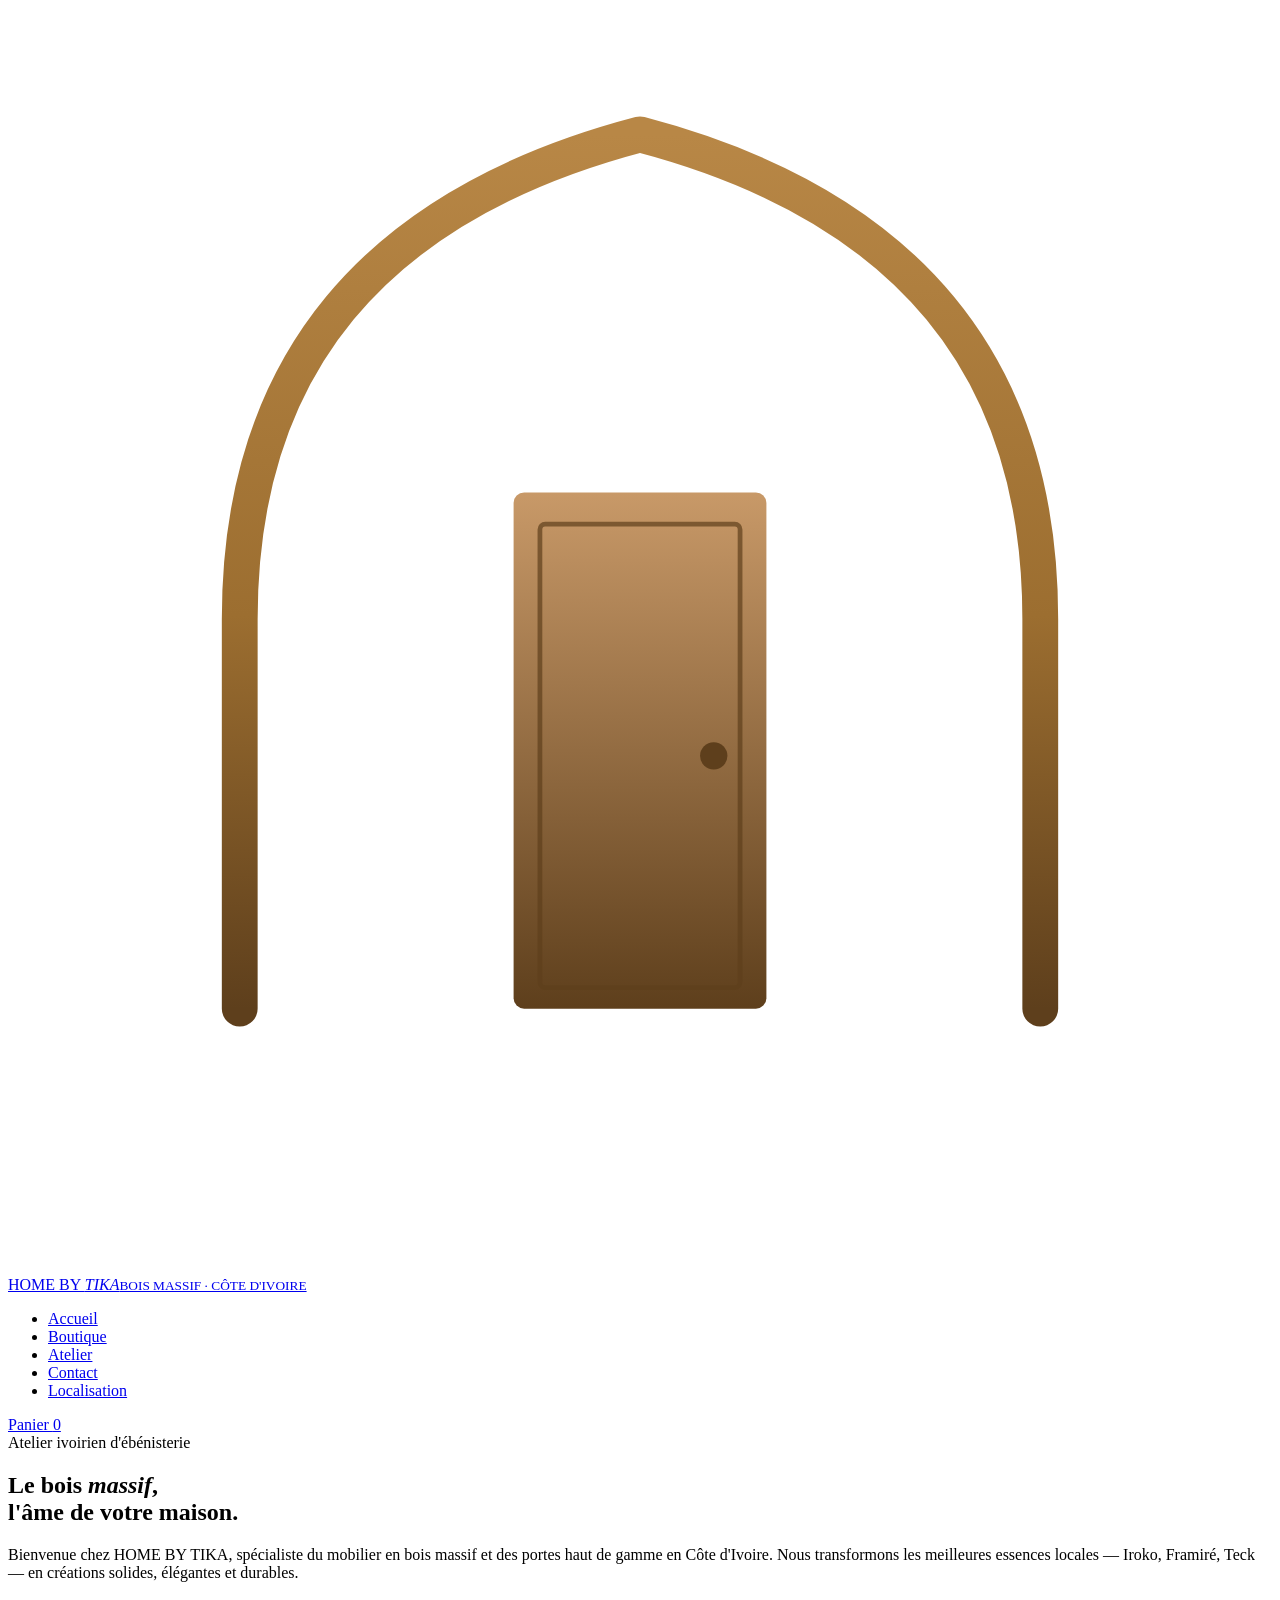
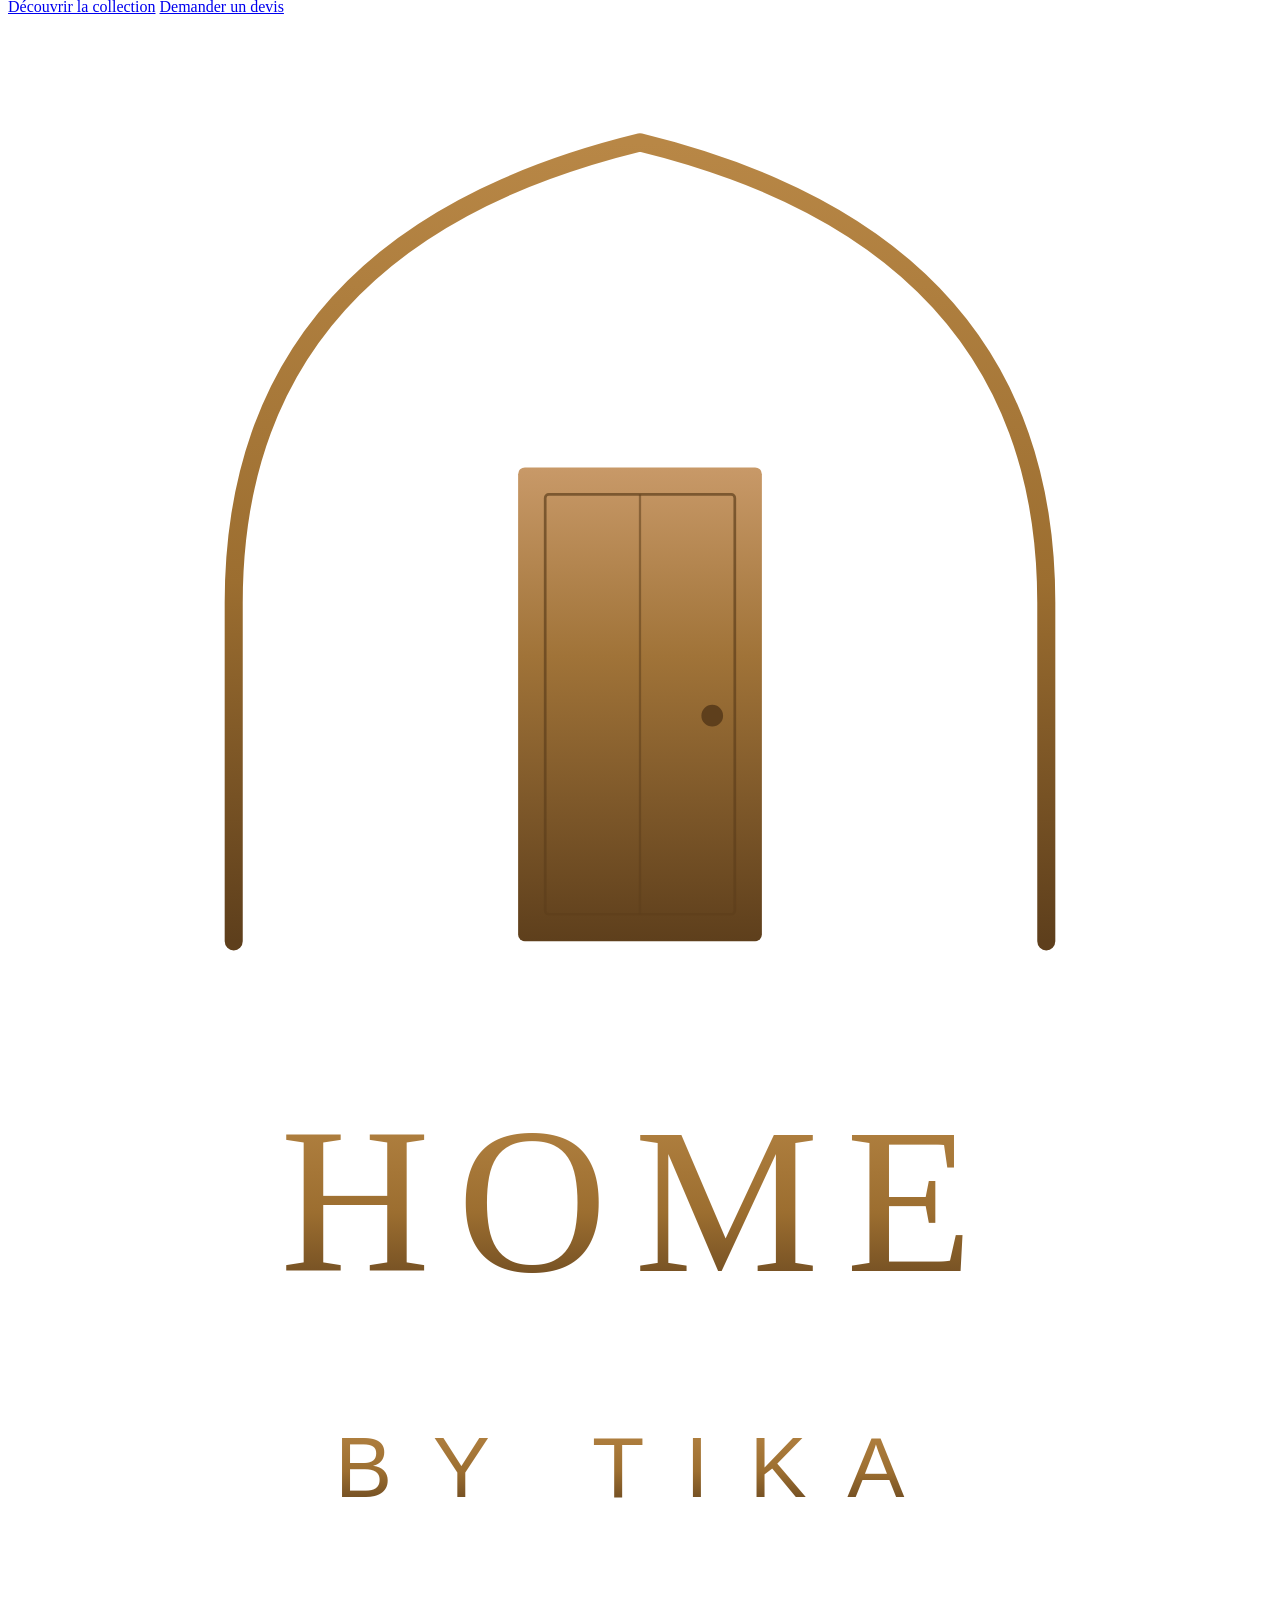
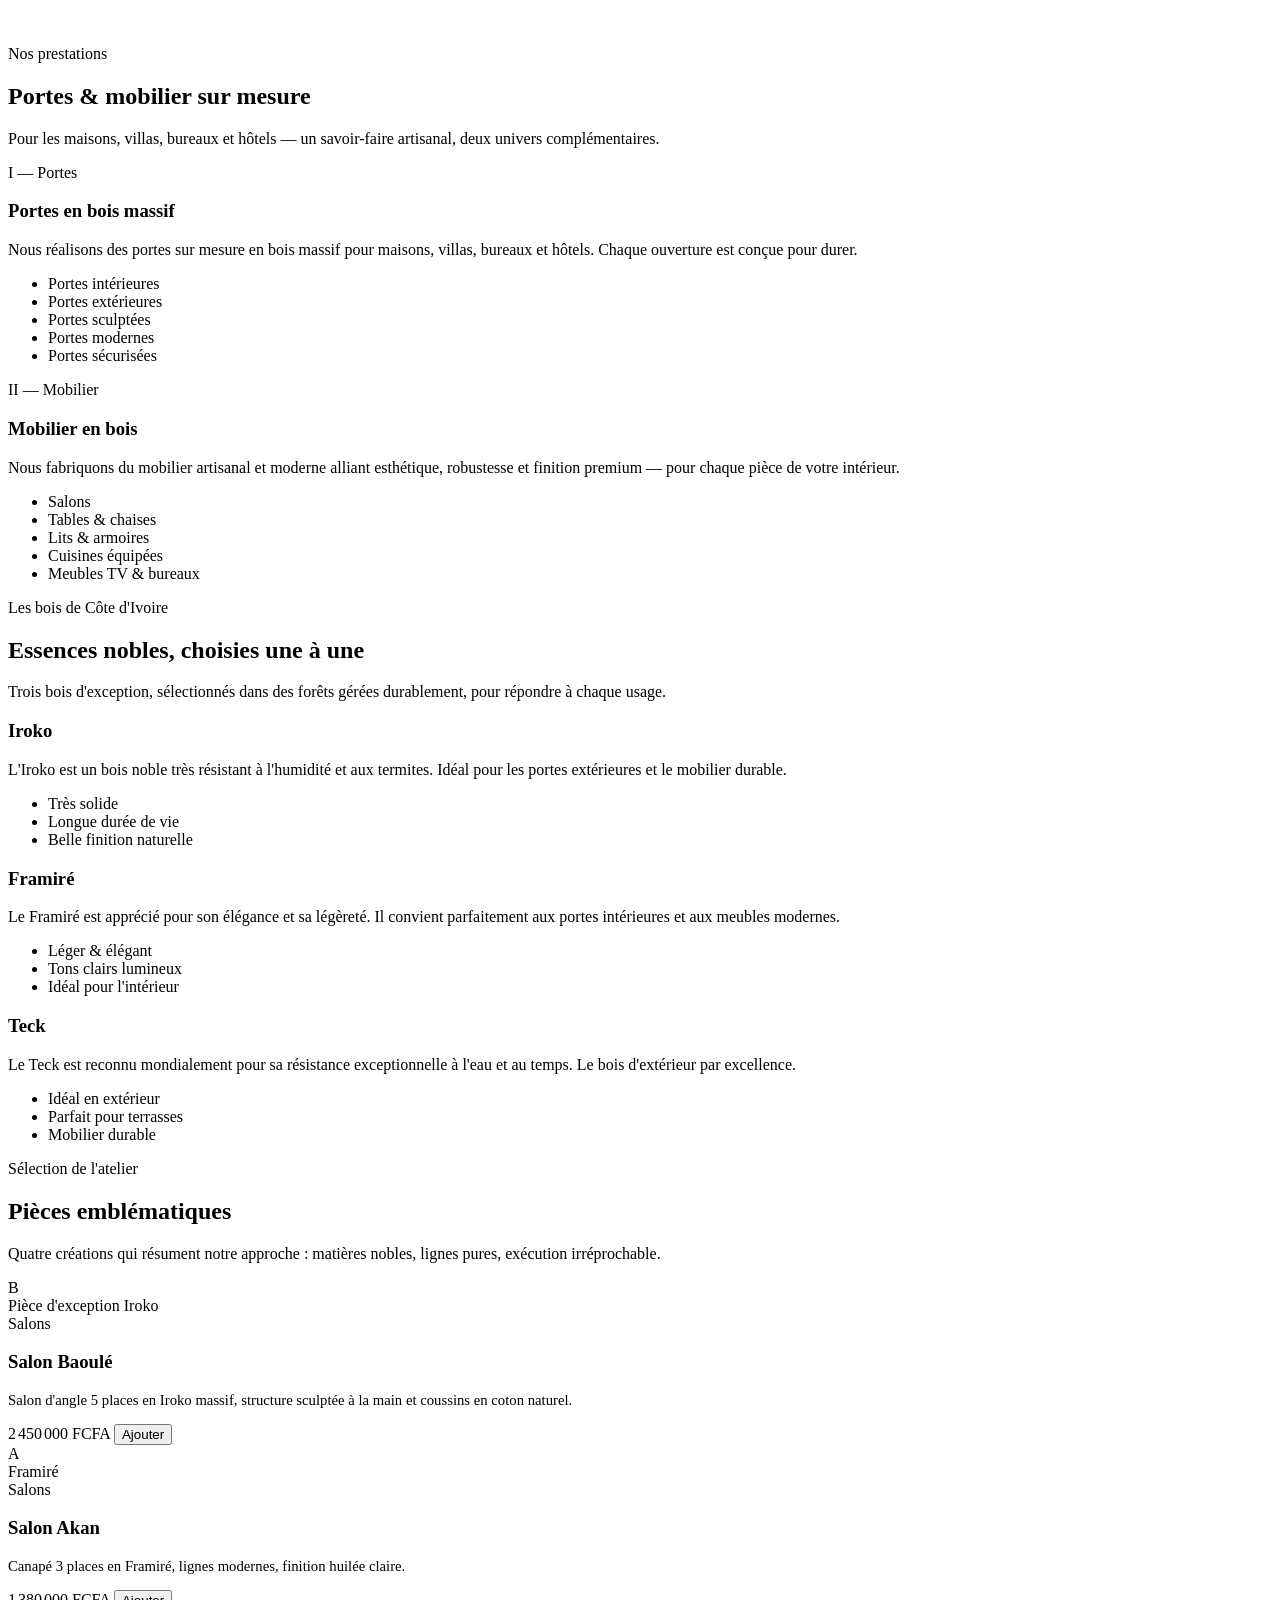
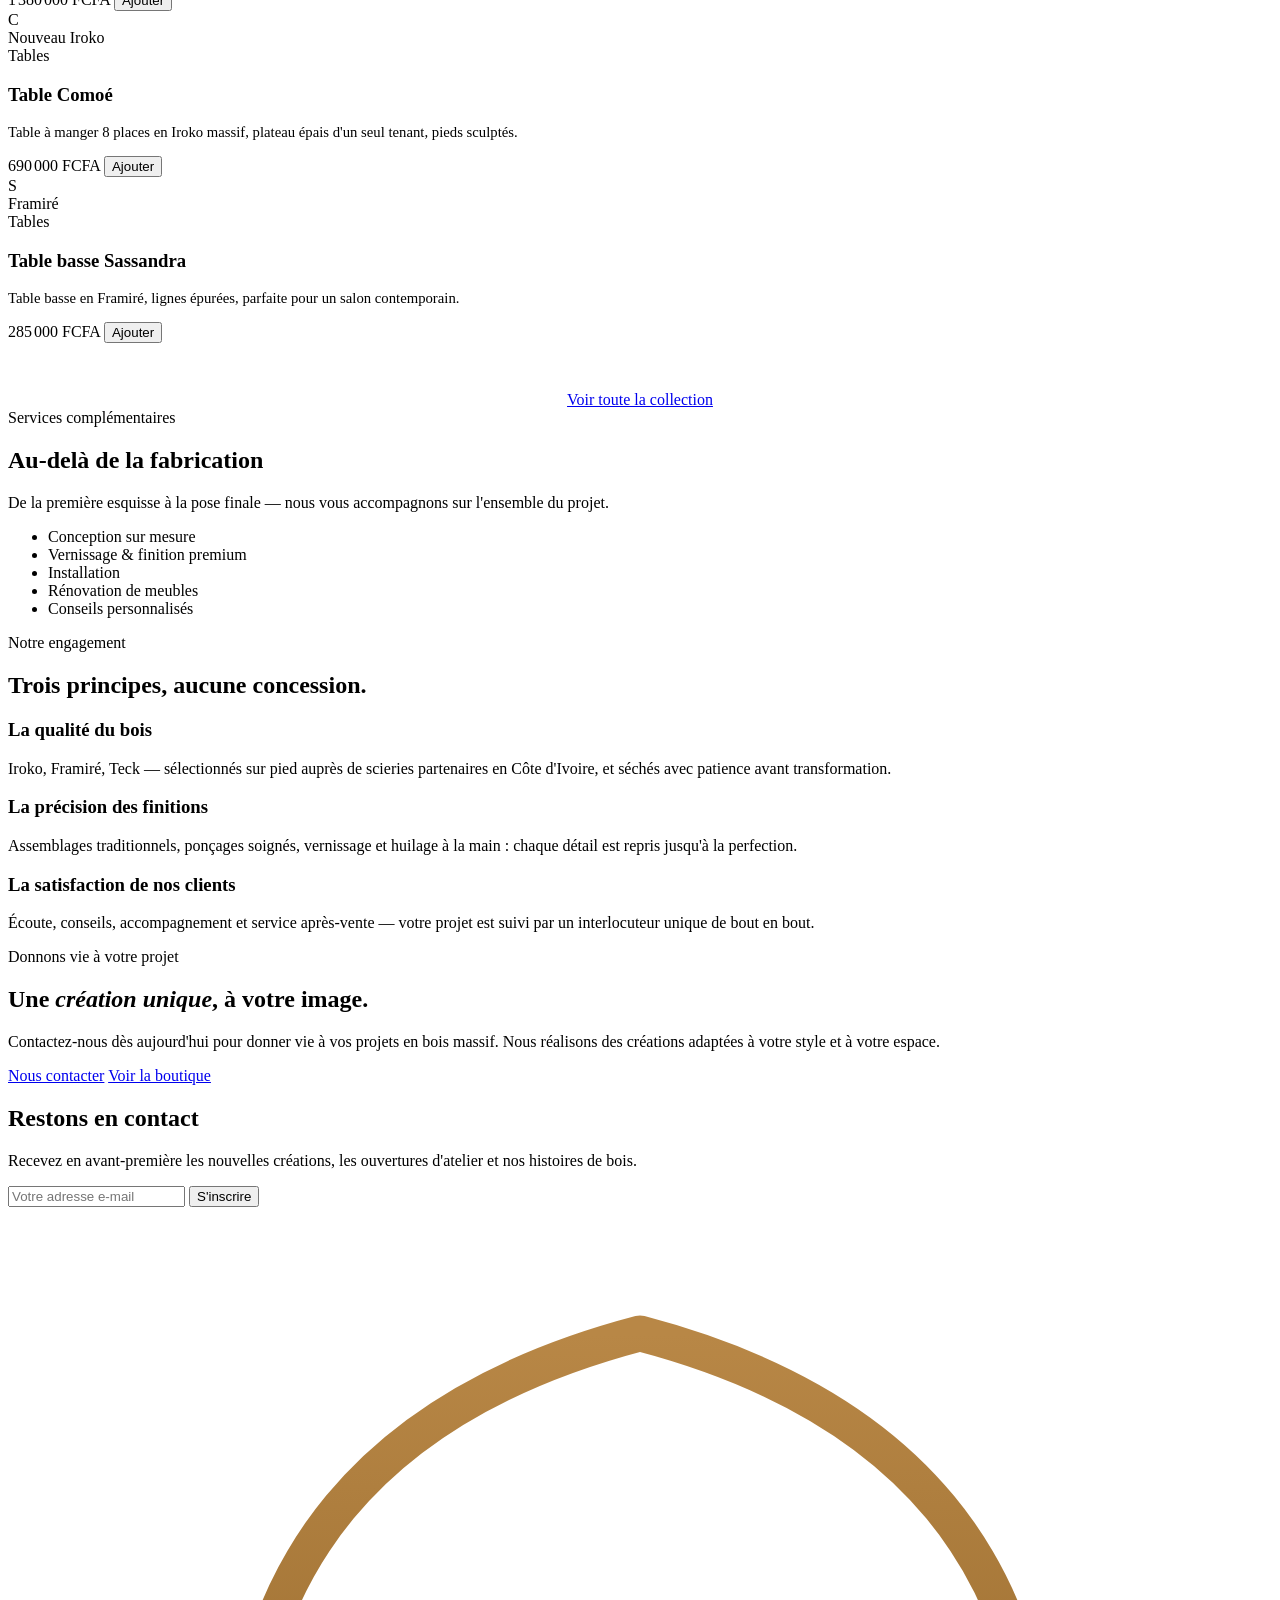
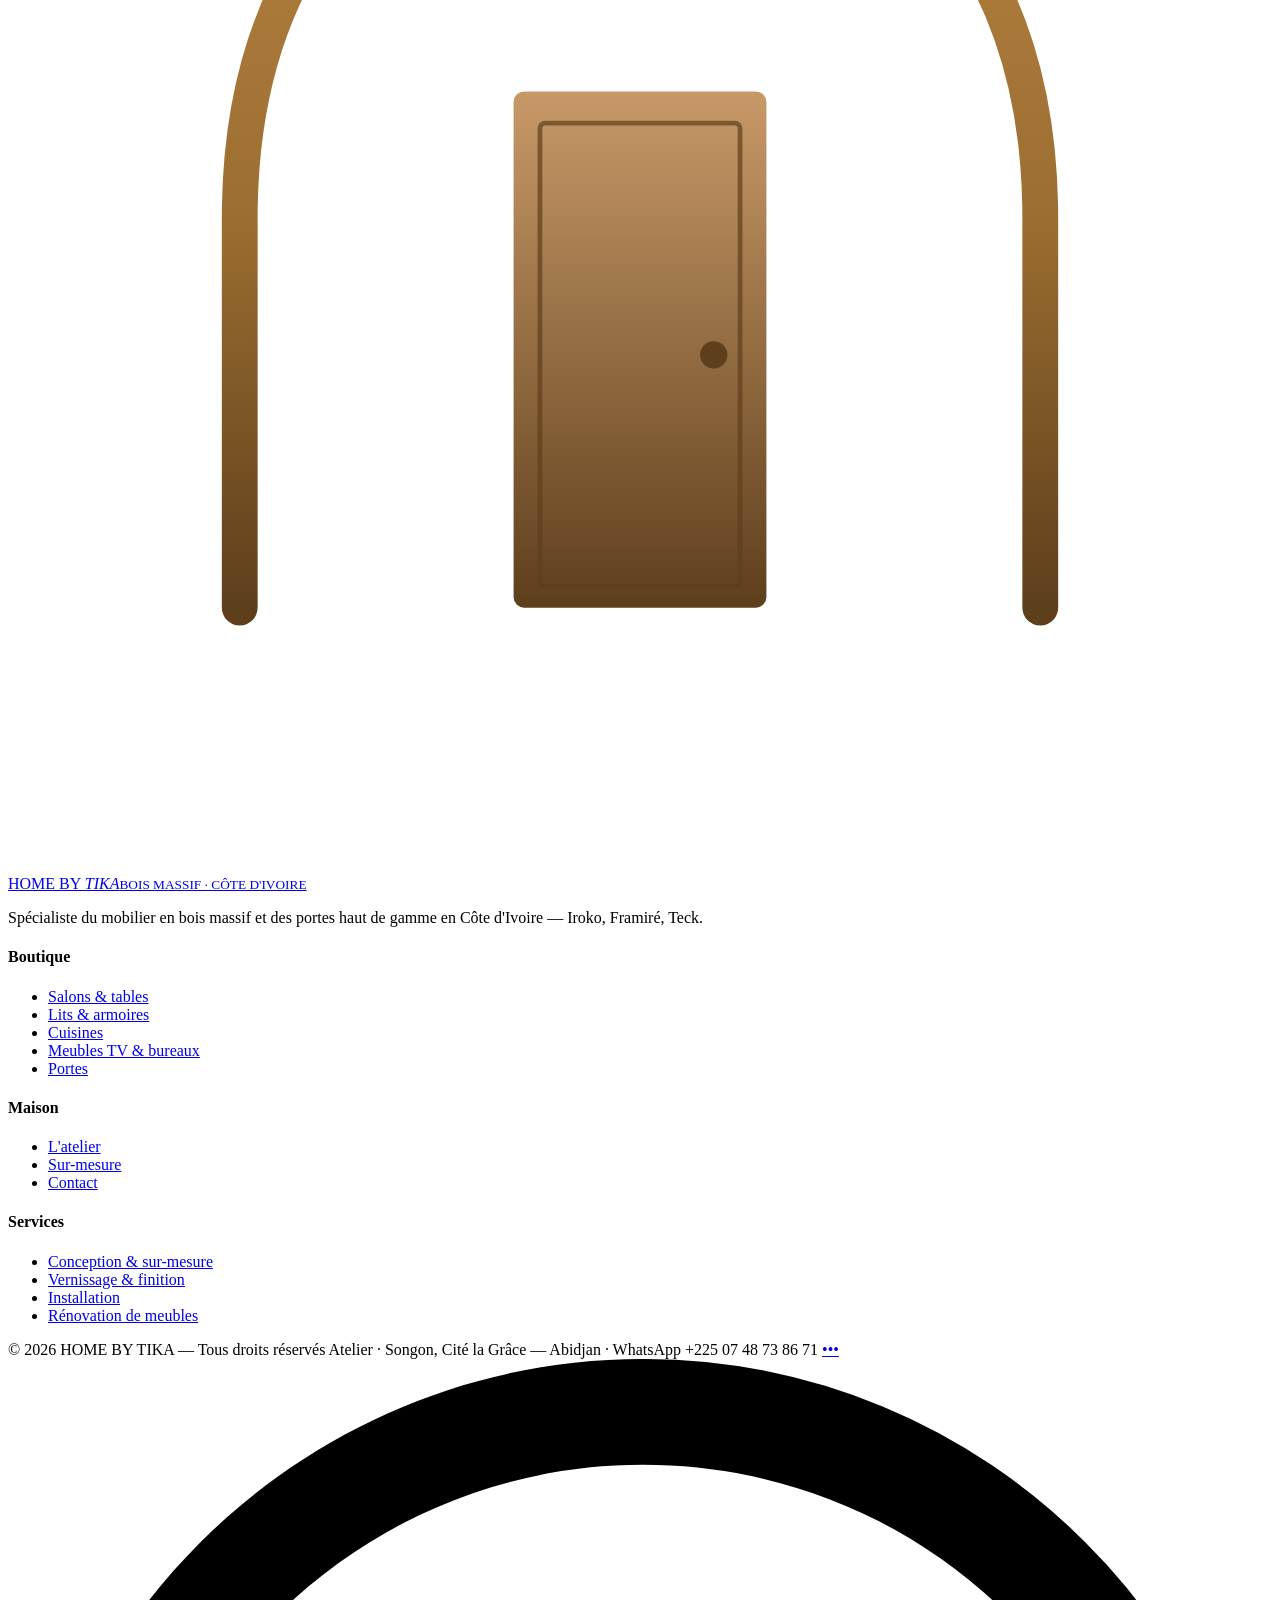
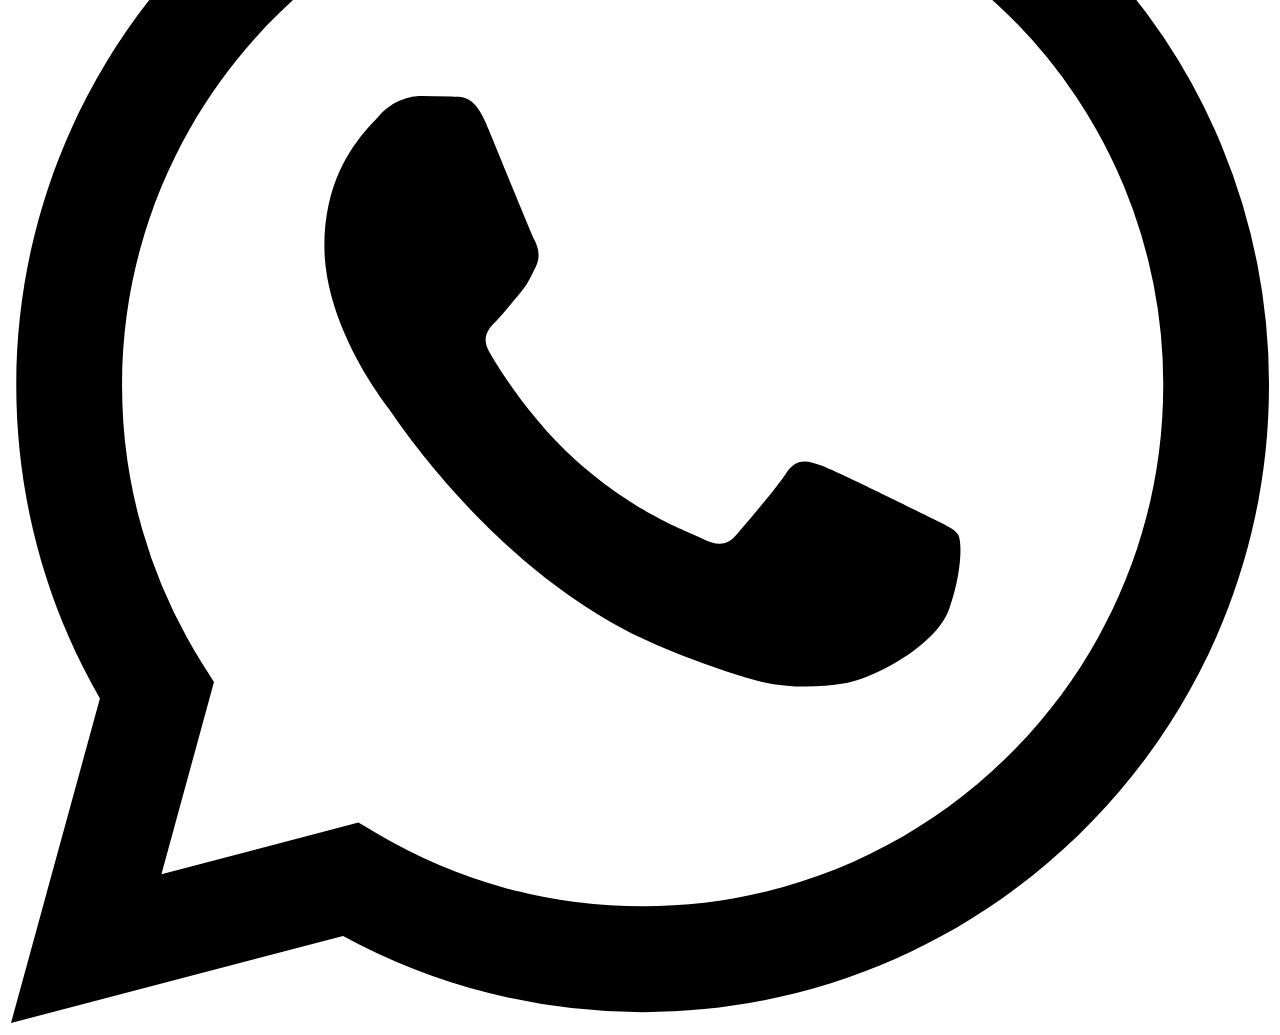
==== index.html @ f832f64d "Add files via upload Premier upload du site Home By Tika" ====
<!DOCTYPE html>
<html lang="fr">
<head>
  <meta charset="UTF-8">
  <meta name="viewport" content="width=device-width, initial-scale=1.0">
  <title>HOME BY TIKA — Mobilier & Portes en bois massif · Côte d'Ivoire</title>
  <meta name="description" content="HOME BY TIKA — Spécialiste du mobilier en bois massif et des portes haut de gamme en Côte d'Ivoire. Iroko, Framiré, Teck. Création sur mesure, finition premium, installation.">
  <link rel="preconnect" href="https://fonts.googleapis.com">
  <link rel="preconnect" href="https://fonts.gstatic.com" crossorigin>
  <link href="https://fonts.googleapis.com/css2?family=Playfair+Display:ital,wght@0,400;0,500;1,400&family=Inter:wght@300;400;500;600&display=swap" rel="stylesheet">
  <link rel="stylesheet" href="styles.css">
</head>
<body>

<header class="site-header">
  <nav class="nav">
    <a href="index.html" class="brand"><img src="logo-mark.svg" alt="" class="brand-icon"><span class="brand-text">HOME BY <em>TIKA</em><small>BOIS MASSIF · CÔTE D'IVOIRE</small></span></a>
    <ul class="nav-links">
      <li><a href="index.html" class="active">Accueil</a></li>
      <li><a href="boutique.html">Boutique</a></li>
      <li><a href="apropos.html">Atelier</a></li>
      <li><a href="contact.html">Contact</a></li>
      <li><a href="localisation.html">Localisation</a></li>
    </ul>
    <div class="nav-actions">
      <a href="panier.html" class="cart-btn">
        Panier <span class="cart-count" id="cart-count">0</span>
      </a>
    </div>
  </nav>
</header>

<main>

  <!-- HERO -->
  <section class="hero">
    <div class="container hero-grid">
      <div>
        <span class="hero-eyebrow">Atelier ivoirien d'ébénisterie</span>
        <h1>Le bois <em>massif</em>,<br>l'âme de votre maison.</h1>
        <p class="hero-lede">
          Bienvenue chez HOME BY TIKA, spécialiste du mobilier en bois massif et
          des portes haut de gamme en Côte d'Ivoire. Nous transformons les meilleures
          essences locales — Iroko, Framiré, Teck — en créations solides, élégantes et durables.
        </p>
        <div class="btn-row">
          <a href="boutique.html" class="btn btn-primary">Découvrir la collection</a>
          <a href="contact.html" class="btn btn-ghost">Demander un devis</a>
        </div>
      </div>
      <div class="hero-visual" aria-hidden="true">
        <img src="logo.svg" alt="" class="hero-logo">
      </div>
    </div>
  </section>

  <!-- PRESTATIONS -->
  <section class="section">
    <div class="container">
      <div class="section-head">
        <span class="eyebrow">Nos prestations</span>
        <h2>Portes & mobilier sur mesure</h2>
        <p>Pour les maisons, villas, bureaux et hôtels — un savoir-faire artisanal, deux univers complémentaires.</p>
      </div>

      <div class="services-grid">

        <article class="service-card">
          <div class="num">I — Portes</div>
          <h3>Portes en bois massif</h3>
          <p>Nous réalisons des portes sur mesure en bois massif pour maisons, villas, bureaux et hôtels. Chaque ouverture est conçue pour durer.</p>
          <ul>
            <li>Portes intérieures</li>
            <li>Portes extérieures</li>
            <li>Portes sculptées</li>
            <li>Portes modernes</li>
            <li>Portes sécurisées</li>
          </ul>
        </article>

        <article class="service-card">
          <div class="num">II — Mobilier</div>
          <h3>Mobilier en bois</h3>
          <p>Nous fabriquons du mobilier artisanal et moderne alliant esthétique, robustesse et finition premium — pour chaque pièce de votre intérieur.</p>
          <ul>
            <li>Salons</li>
            <li>Tables &amp; chaises</li>
            <li>Lits &amp; armoires</li>
            <li>Cuisines équipées</li>
            <li>Meubles TV &amp; bureaux</li>
          </ul>
        </article>

      </div>
    </div>
  </section>

  <!-- ESSENCES DE BOIS -->
  <section class="section section-soft">
    <div class="container">
      <div class="section-head">
        <span class="eyebrow">Les bois de Côte d'Ivoire</span>
        <h2>Essences nobles, choisies une à une</h2>
        <p>Trois bois d'exception, sélectionnés dans des forêts gérées durablement, pour répondre à chaque usage.</p>
      </div>

      <div class="essences-grid">

        <article class="essence-card">
          <div class="essence-visual essence-iroko" data-label="Iroko"></div>
          <div class="essence-body">
            <h3><span class="dot iroko-dot"></span> Iroko</h3>
            <p>L'Iroko est un bois noble très résistant à l'humidité et aux termites. Idéal pour les portes extérieures et le mobilier durable.</p>
            <ul class="props">
              <li>Très solide</li>
              <li>Longue durée de vie</li>
              <li>Belle finition naturelle</li>
            </ul>
          </div>
        </article>

        <article class="essence-card">
          <div class="essence-visual essence-framire" data-label="Framiré"></div>
          <div class="essence-body">
            <h3><span class="dot framire-dot"></span> Framiré</h3>
            <p>Le Framiré est apprécié pour son élégance et sa légèreté. Il convient parfaitement aux portes intérieures et aux meubles modernes.</p>
            <ul class="props">
              <li>Léger &amp; élégant</li>
              <li>Tons clairs lumineux</li>
              <li>Idéal pour l'intérieur</li>
            </ul>
          </div>
        </article>

        <article class="essence-card">
          <div class="essence-visual essence-teck" data-label="Teck"></div>
          <div class="essence-body">
            <h3><span class="dot teck-dot"></span> Teck</h3>
            <p>Le Teck est reconnu mondialement pour sa résistance exceptionnelle à l'eau et au temps. Le bois d'extérieur par excellence.</p>
            <ul class="props">
              <li>Idéal en extérieur</li>
              <li>Parfait pour terrasses</li>
              <li>Mobilier durable</li>
            </ul>
          </div>
        </article>

      </div>
    </div>
  </section>

  <!-- COLLECTION HIGHLIGHTS -->
  <section class="section">
    <div class="container">
      <div class="section-head">
        <span class="eyebrow">Sélection de l'atelier</span>
        <h2>Pièces emblématiques</h2>
        <p>Quatre créations qui résument notre approche : matières nobles, lignes pures, exécution irréprochable.</p>
      </div>
      <div class="product-grid" id="home-grid"></div>
      <div style="text-align:center; margin-top: 3rem;">
        <a href="boutique.html" class="btn">Voir toute la collection</a>
      </div>
    </div>
  </section>

  <!-- SERVICES COMPLÉMENTAIRES -->
  <section class="section section-soft">
    <div class="container">
      <div class="section-head">
        <span class="eyebrow">Services complémentaires</span>
        <h2>Au-delà de la fabrication</h2>
        <p>De la première esquisse à la pose finale — nous vous accompagnons sur l'ensemble du projet.</p>
      </div>
      <ul class="complement-list">
        <li>Conception sur mesure</li>
        <li>Vernissage &amp; finition premium</li>
        <li>Installation</li>
        <li>Rénovation de meubles</li>
        <li>Conseils personnalisés</li>
      </ul>
    </div>
  </section>

  <!-- ENGAGEMENT -->
  <section class="section">
    <div class="container">
      <div class="section-head">
        <span class="eyebrow">Notre engagement</span>
        <h2>Trois principes, aucune concession.</h2>
      </div>
      <div class="pillars">
        <div class="pillar">
          <h3>La qualité du bois</h3>
          <p>Iroko, Framiré, Teck — sélectionnés sur pied auprès de scieries partenaires en Côte d'Ivoire, et séchés avec patience avant transformation.</p>
        </div>
        <div class="pillar">
          <h3>La précision des finitions</h3>
          <p>Assemblages traditionnels, ponçages soignés, vernissage et huilage à la main : chaque détail est repris jusqu'à la perfection.</p>
        </div>
        <div class="pillar">
          <h3>La satisfaction de nos clients</h3>
          <p>Écoute, conseils, accompagnement et service après-vente — votre projet est suivi par un interlocuteur unique de bout en bout.</p>
        </div>
      </div>
    </div>
  </section>

  <!-- CTA -->
  <section class="cta-banner">
    <div class="container">
      <span class="hero-eyebrow">Donnons vie à votre projet</span>
      <h2>Une <em>création unique</em>, à votre image.</h2>
      <p>Contactez-nous dès aujourd'hui pour donner vie à vos projets en bois massif. Nous réalisons des créations adaptées à votre style et à votre espace.</p>
      <div class="btn-row" style="justify-content: center;">
        <a href="contact.html" class="btn btn-primary">Nous contacter</a>
        <a href="boutique.html" class="btn btn-ghost">Voir la boutique</a>
      </div>
    </div>
  </section>

  <!-- NEWSLETTER -->
  <section class="newsletter">
    <div class="container">
      <h2>Restons en contact</h2>
      <p>Recevez en avant-première les nouvelles créations, les ouvertures d'atelier et nos histoires de bois.</p>
      <form class="newsletter-form" id="newsletter-form">
        <input type="email" name="email" placeholder="Votre adresse e-mail" required>
        <button type="submit">S'inscrire</button>
      </form>
    </div>
  </section>

</main>

<footer class="site-footer">
  <div class="container">
    <div class="footer-grid">
      <div class="footer-col footer-brand">
        <a href="index.html" class="brand"><img src="logo-mark.svg" alt="" class="brand-icon"><span class="brand-text">HOME BY <em>TIKA</em><small>BOIS MASSIF · CÔTE D'IVOIRE</small></span></a>
        <p>Spécialiste du mobilier en bois massif et des portes haut de gamme en Côte d'Ivoire — Iroko, Framiré, Teck.</p>
      </div>
      <div class="footer-col">
        <h4>Boutique</h4>
        <ul>
          <li><a href="boutique.html">Salons &amp; tables</a></li>
          <li><a href="boutique.html">Lits &amp; armoires</a></li>
          <li><a href="boutique.html">Cuisines</a></li>
          <li><a href="boutique.html">Meubles TV &amp; bureaux</a></li>
          <li><a href="boutique.html">Portes</a></li>
        </ul>
      </div>
      <div class="footer-col">
        <h4>Maison</h4>
        <ul>
          <li><a href="apropos.html">L'atelier</a></li>
          <li><a href="contact.html">Sur-mesure</a></li>
          <li><a href="contact.html">Contact</a></li>
        </ul>
      </div>
      <div class="footer-col">
        <h4>Services</h4>
        <ul>
          <li><a href="contact.html">Conception &amp; sur-mesure</a></li>
          <li><a href="contact.html">Vernissage &amp; finition</a></li>
          <li><a href="contact.html">Installation</a></li>
          <li><a href="contact.html">Rénovation de meubles</a></li>
        </ul>
      </div>
    </div>
    <div class="footer-bottom">
      <span>© 2026 HOME BY TIKA — Tous droits réservés</span>
      <span>Atelier · Songon, Cité la Grâce — Abidjan · WhatsApp +225 07 48 73 86 71</span>
      <span><a href="admin.html" class="gestion-link" title="Espace de gestion" aria-label="Espace de gestion">•••</a></span>
    </div>
  </div>
</footer>

<script src="script.js"></script>
</body>
</html>
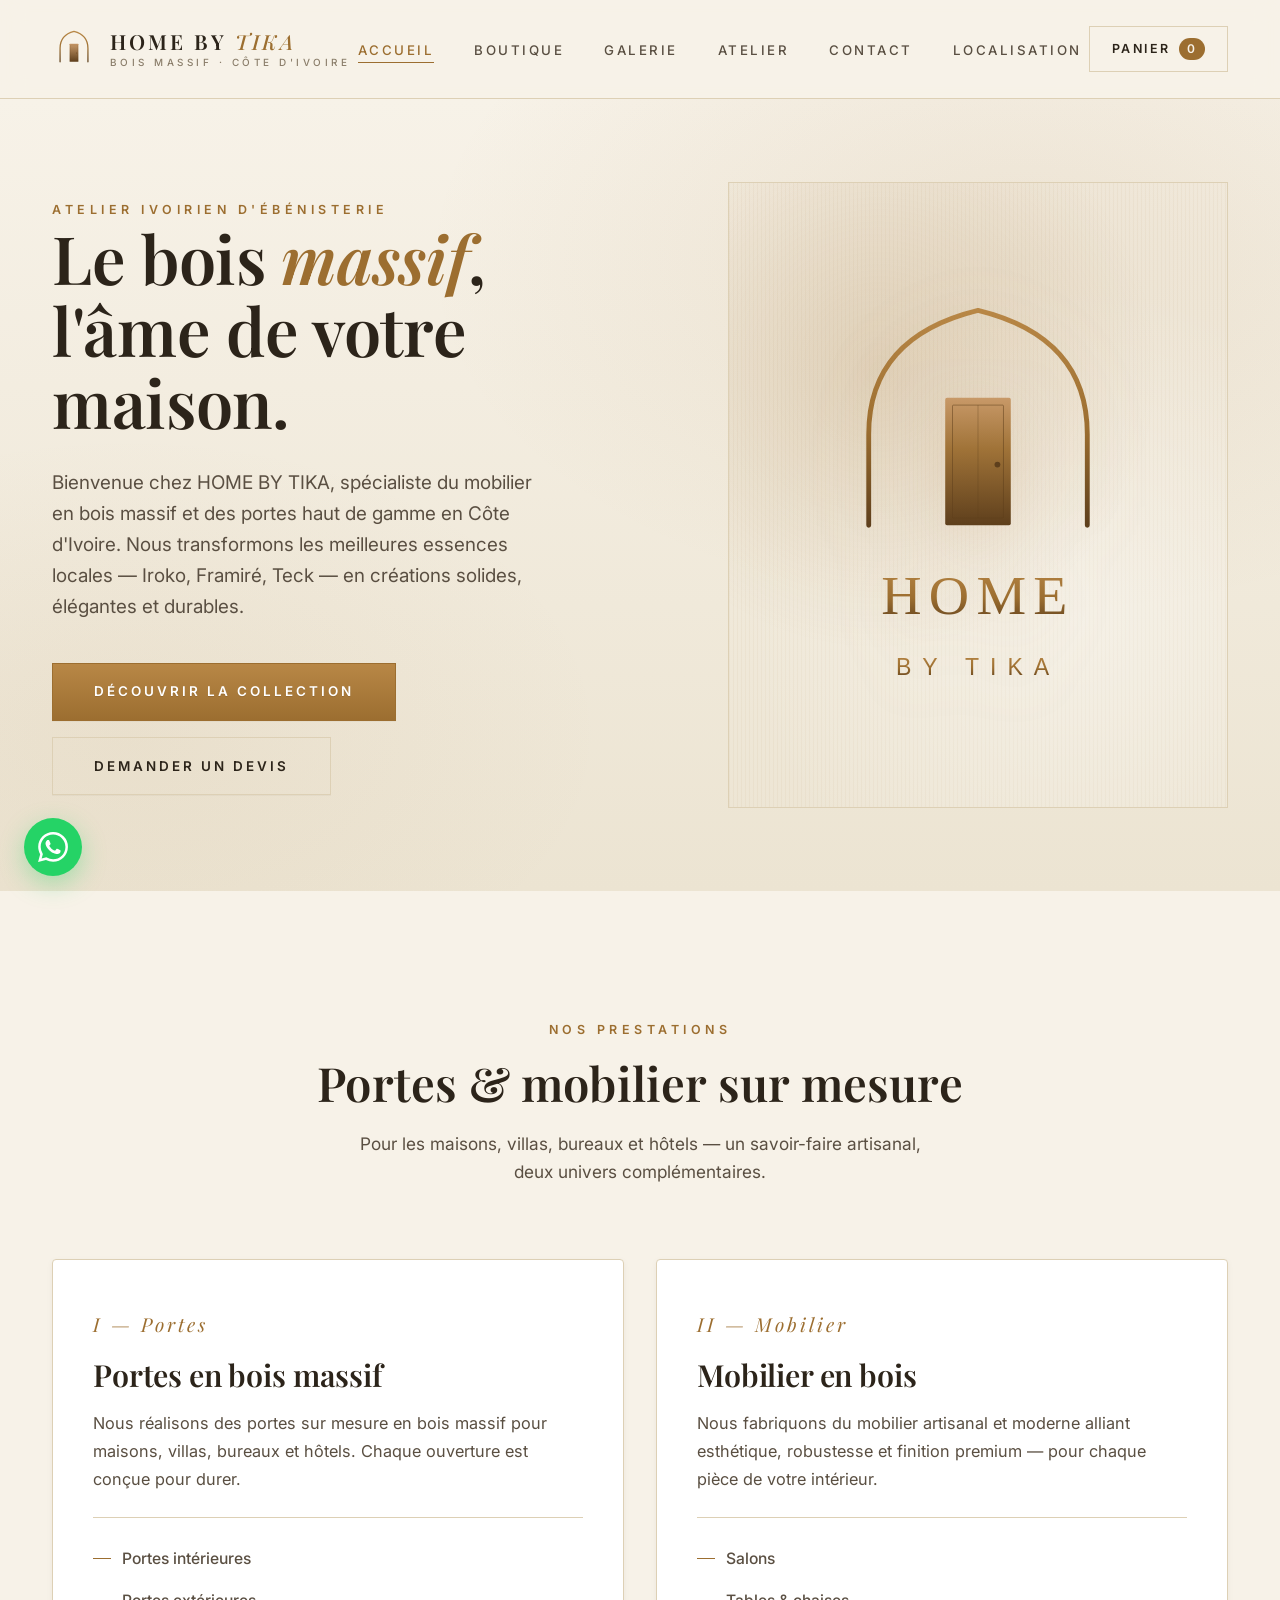
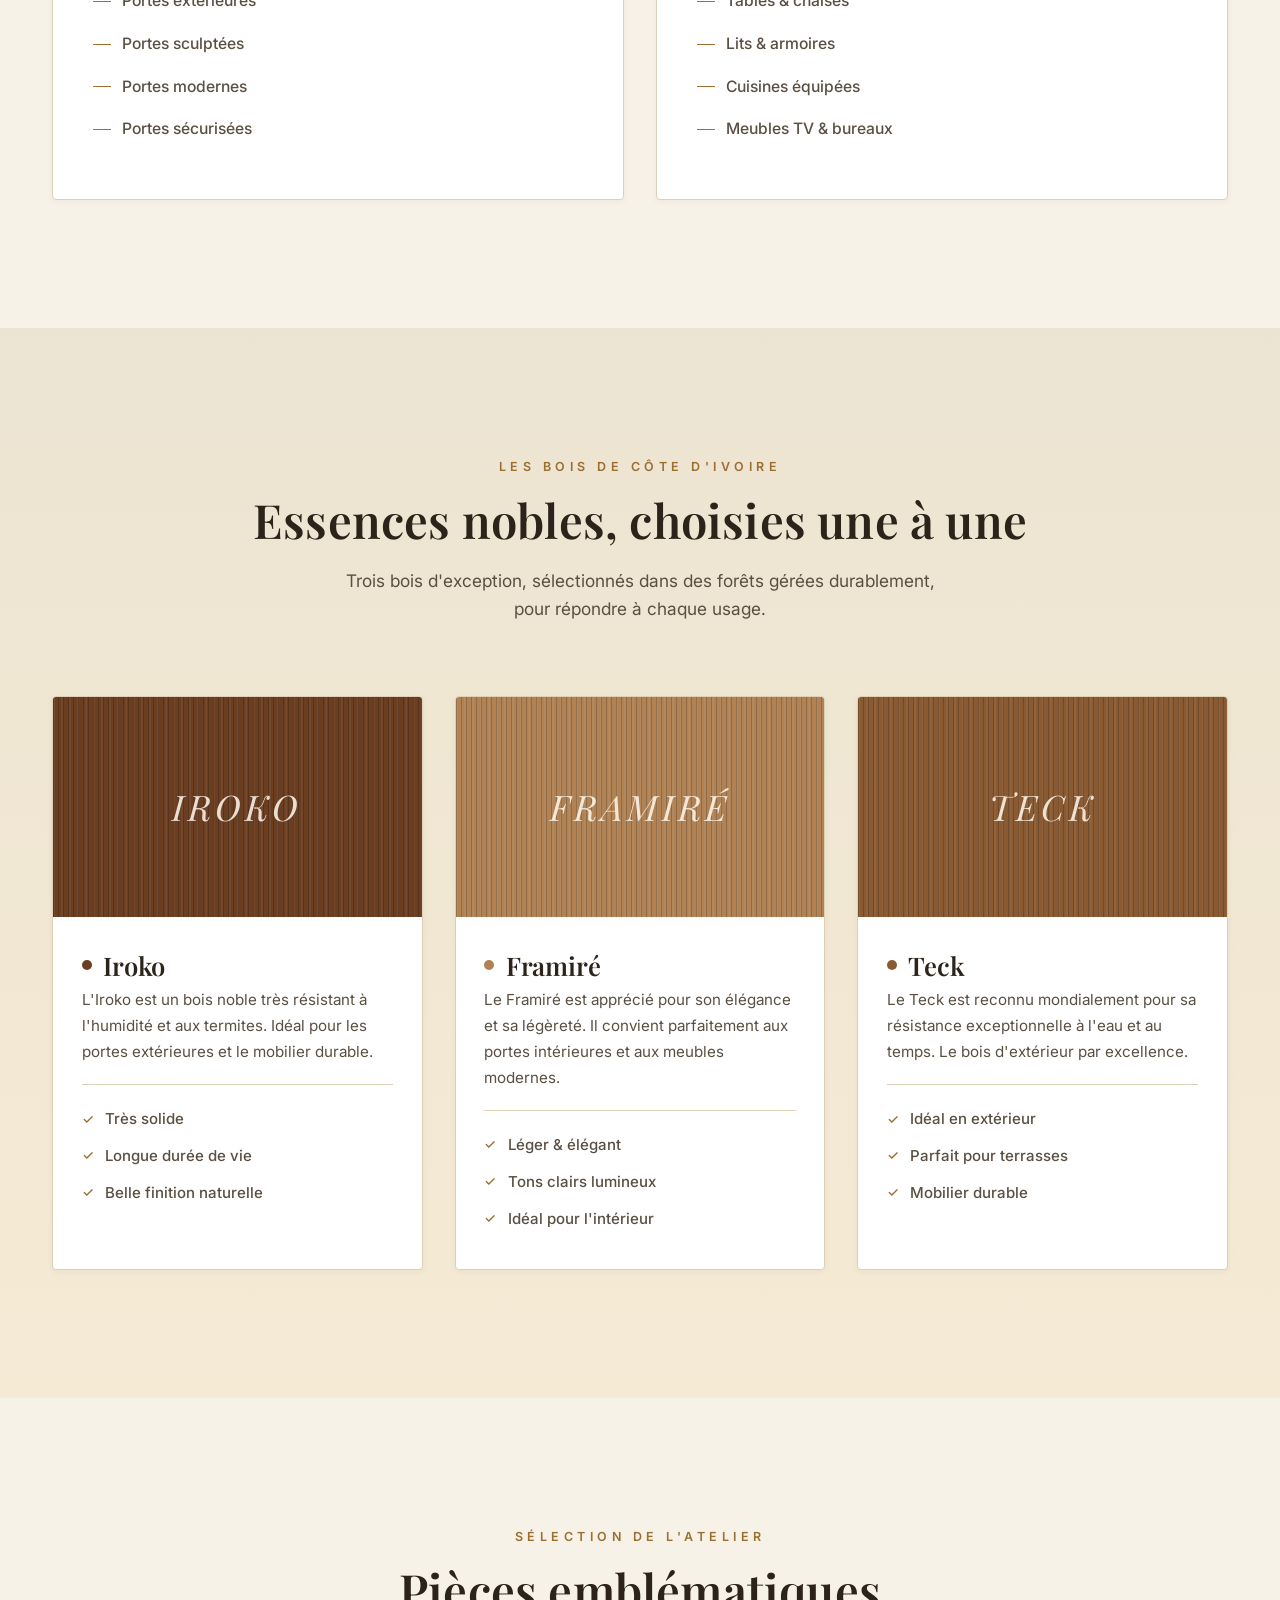
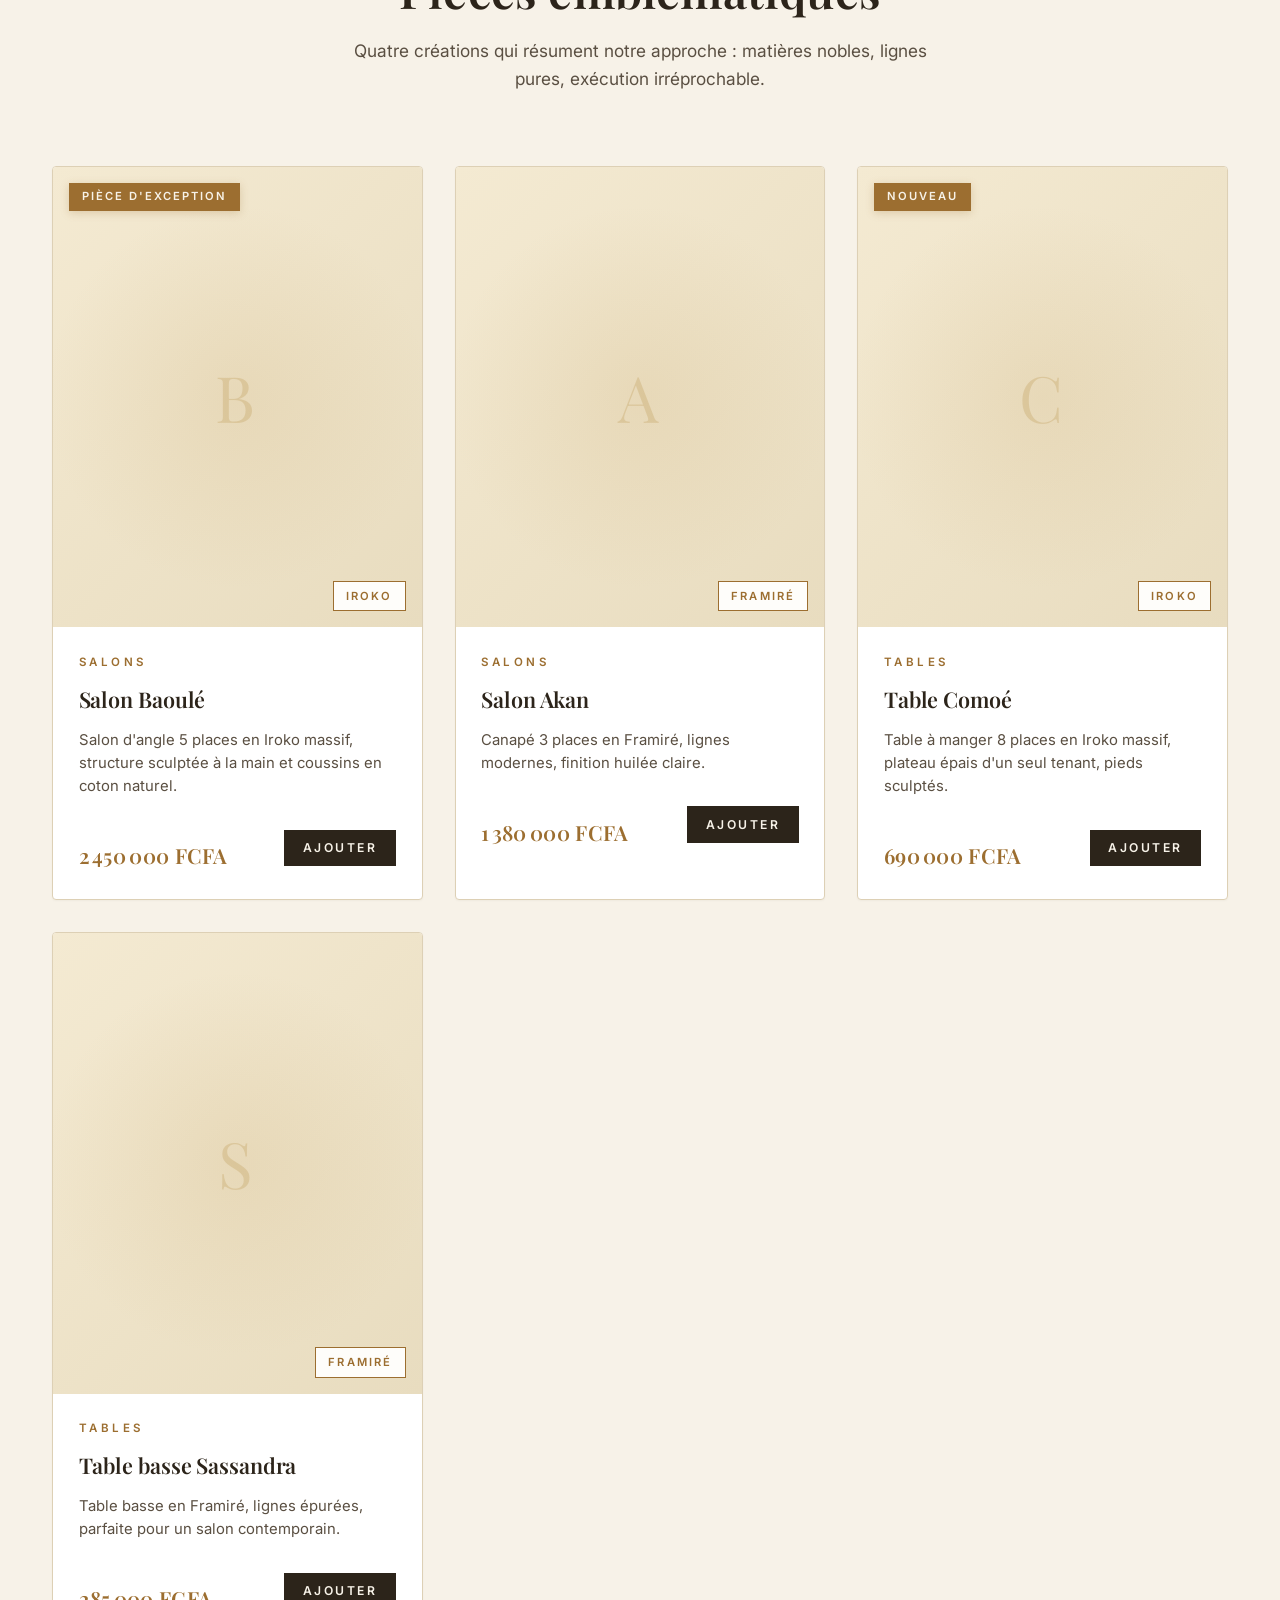
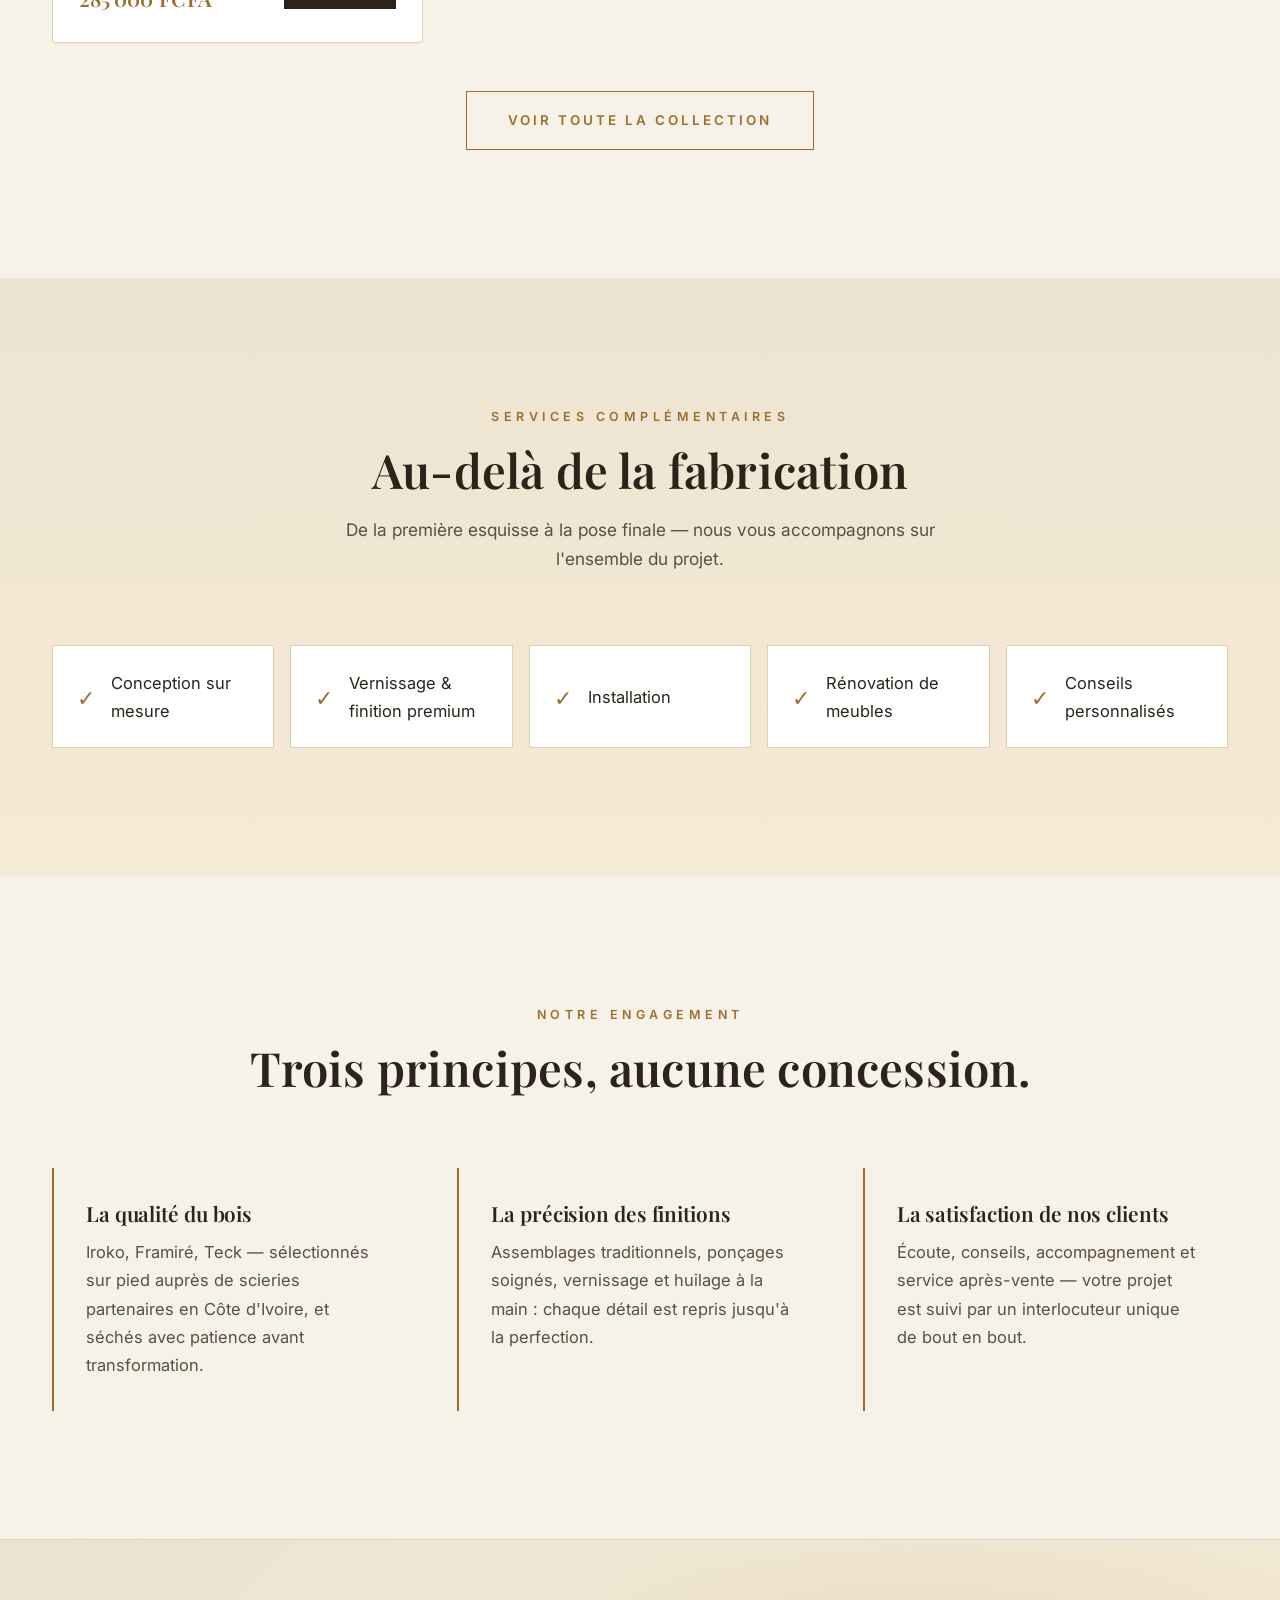
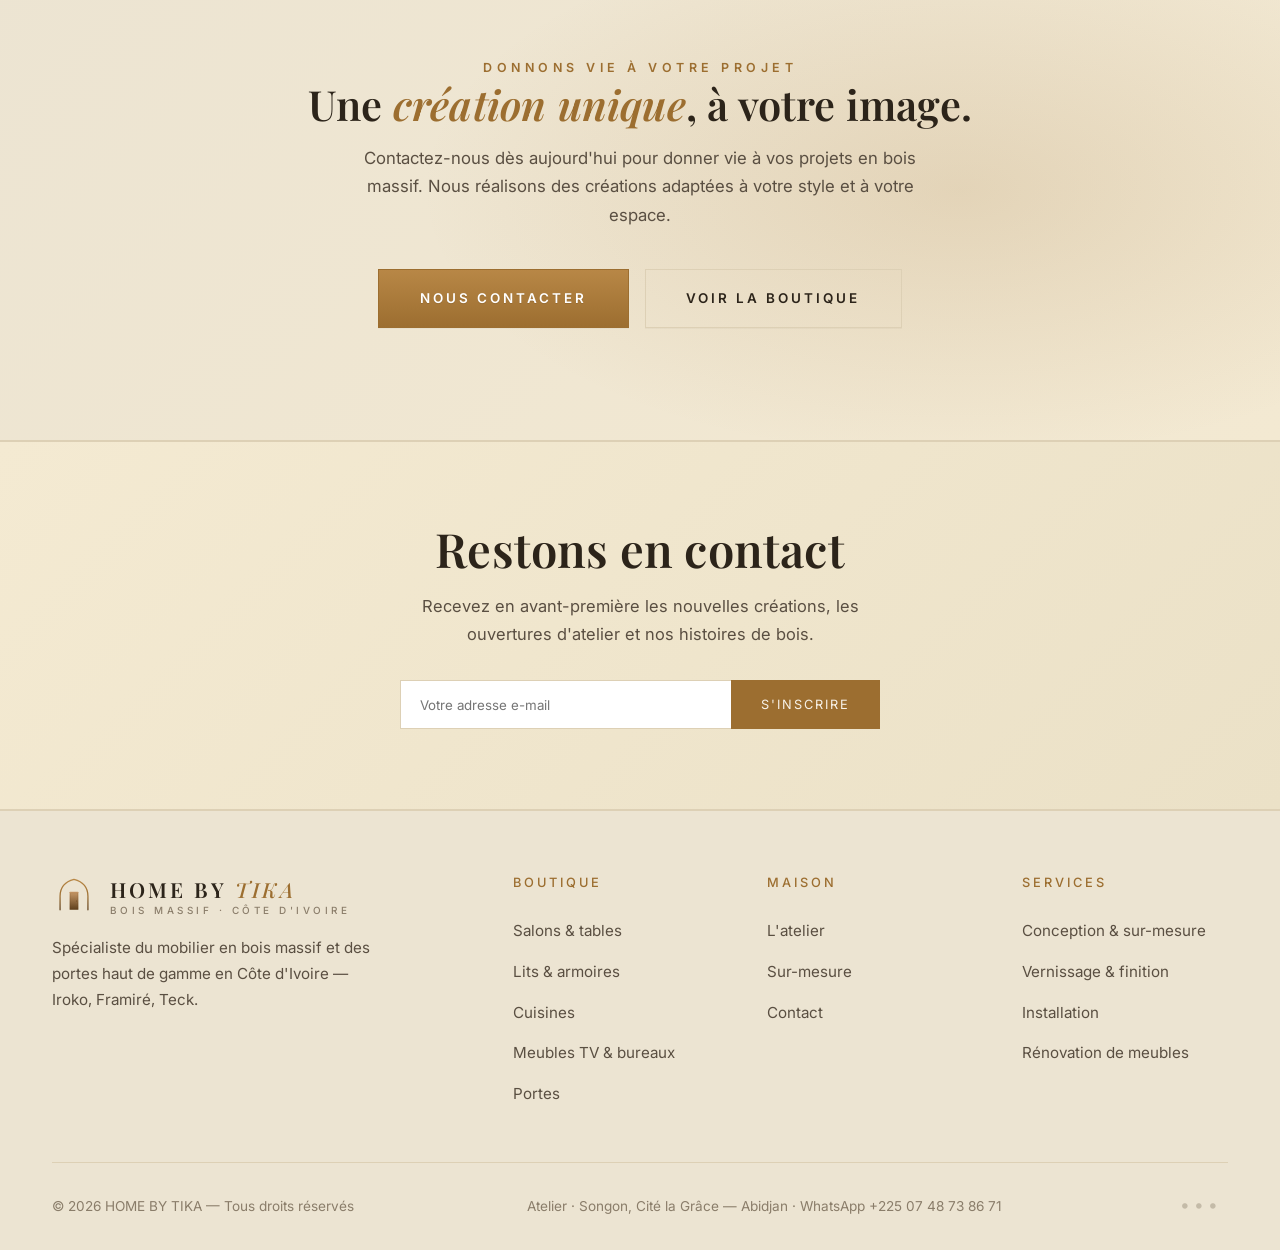
==== commit fde028c6: "Add files via upload" ====
--- a/index.html
+++ b/index.html
@@ -18,6 +18,7 @@
     <ul class="nav-links">
       <li><a href="index.html" class="active">Accueil</a></li>
       <li><a href="boutique.html">Boutique</a></li>
+      <li><a href="galerie.html">Galerie</a></li>
       <li><a href="apropos.html">Atelier</a></li>
       <li><a href="contact.html">Contact</a></li>
       <li><a href="localisation.html">Localisation</a></li>
@@ -276,6 +277,7 @@
   </div>
 </footer>
 
+<script src="config.js"></script>
 <script src="script.js"></script>
 </body>
 </html>
--- a/styles.css
+++ b/styles.css
@@ -0,0 +1,1768 @@
+/* =========================================
+   HOME BY TIKA — Mobilier & portes bois massif
+   Palette claire : Ivoire chaud, Crème, Bronze profond
+   ========================================= */
+
+:root {
+  --bg: #f7f2e8;          /* fond ivoire chaud */
+  --bg-soft: #ece4d2;     /* sable doux pour sections alternées */
+  --bg-card: #ffffff;     /* blanc pour les cartes */
+  --ivory: #2c241a;       /* titres - café profond (rôle inversé) */
+  --ivory-dim: #5a4f42;   /* texte secondaire warm */
+  --gold: #9c6e30;        /* accent bronze riche, lisible sur clair */
+  --gold-light: #b88746;  /* accent plus clair / survol */
+  --line: #ddd0b5;        /* bordure beige chaud */
+  --text: #322a20;        /* texte courant warm */
+  --muted: #8a7d6a;       /* texte tertiaire warm gris */
+  --danger: #c45b5b;
+  --radius: 2px;
+  --transition: 0.35s cubic-bezier(0.4, 0, 0.2, 1);
+  --container: 1240px;
+  --serif: 'Playfair Display', 'Cormorant Garamond', Georgia, 'Times New Roman', serif;
+  --sans: 'Inter', 'Helvetica Neue', Arial, sans-serif;
+}
+
+* { box-sizing: border-box; margin: 0; padding: 0; }
+
+html { scroll-behavior: smooth; }
+
+body {
+  background: var(--bg);
+  color: var(--text);
+  font-family: var(--sans);
+  font-size: 16px;
+  line-height: 1.65;
+  -webkit-font-smoothing: antialiased;
+  min-height: 100vh;
+  display: flex;
+  flex-direction: column;
+}
+
+img { max-width: 100%; display: block; }
+a { color: inherit; text-decoration: none; transition: color var(--transition); }
+a:hover { color: var(--gold); }
+
+h1, h2, h3, h4 {
+  font-family: var(--serif);
+  font-weight: 400;
+  letter-spacing: 0.5px;
+  line-height: 1.2;
+  color: var(--ivory);
+}
+
+h1 { font-size: clamp(2.5rem, 5vw, 4.5rem); }
+h2 { font-size: clamp(2rem, 3.5vw, 2.8rem); }
+h3 { font-size: 1.4rem; }
+
+p { color: var(--ivory-dim); }
+
+.container {
+  max-width: var(--container);
+  margin: 0 auto;
+  padding: 0 2rem;
+  width: 100%;
+}
+
+/* ========= HEADER / NAV ========= */
+.site-header {
+  position: sticky;
+  top: 0;
+  z-index: 100;
+  background: rgba(247, 242, 232, 0.92);
+  backdrop-filter: blur(12px);
+  border-bottom: 1px solid var(--line);
+}
+
+.nav {
+  display: flex;
+  align-items: center;
+  justify-content: space-between;
+  padding: 1.4rem 2rem;
+  max-width: var(--container);
+  margin: 0 auto;
+}
+
+.brand {
+  display: inline-flex;
+  align-items: center;
+  gap: 0.85rem;
+  text-decoration: none;
+  white-space: nowrap;
+}
+
+.brand-icon {
+  width: 44px;
+  height: 44px;
+  flex-shrink: 0;
+  display: block;
+}
+
+.brand-text {
+  font-family: var(--serif);
+  font-size: 1.2rem;
+  letter-spacing: 2.5px;
+  color: var(--ivory);
+  font-weight: 500;
+  line-height: 1.15;
+}
+
+.brand-text em {
+  color: var(--gold);
+  font-style: italic;
+  font-weight: 500;
+}
+
+.brand small {
+  display: block;
+  font-family: var(--sans);
+  font-size: 0.58rem;
+  letter-spacing: 3px;
+  color: var(--muted);
+  margin-top: 3px;
+  font-weight: 400;
+}
+
+@media (max-width: 560px) {
+  .brand-icon { width: 38px; height: 38px; }
+  .brand-text { font-size: 1rem; letter-spacing: 2px; }
+  .brand small { font-size: 0.5rem; letter-spacing: 2px; }
+}
+
+.nav-links {
+  display: flex;
+  gap: 2.5rem;
+  list-style: none;
+}
+
+.nav-links a {
+  font-size: 0.85rem;
+  letter-spacing: 2px;
+  text-transform: uppercase;
+  color: var(--ivory-dim);
+  position: relative;
+  padding: 0.3rem 0;
+}
+
+.nav-links a::after {
+  content: '';
+  position: absolute;
+  bottom: 0;
+  left: 0;
+  width: 0;
+  height: 1px;
+  background: var(--gold);
+  transition: width var(--transition);
+}
+
+.nav-links a:hover::after,
+.nav-links a.active::after { width: 100%; }
+.nav-links a.active { color: var(--gold); }
+
+.nav-actions {
+  display: flex;
+  align-items: center;
+  gap: 1.5rem;
+}
+
+.cart-btn {
+  background: none;
+  border: 1px solid var(--line);
+  color: var(--ivory);
+  padding: 0.6rem 1.2rem;
+  font-size: 0.8rem;
+  letter-spacing: 2px;
+  text-transform: uppercase;
+  cursor: pointer;
+  transition: all var(--transition);
+  display: inline-flex;
+  align-items: center;
+  gap: 0.5rem;
+  font-family: var(--sans);
+}
+
+.cart-btn:hover { border-color: var(--gold); color: var(--gold); }
+
+.cart-count {
+  background: var(--gold);
+  color: var(--bg);
+  font-weight: 600;
+  border-radius: 999px;
+  padding: 1px 8px;
+  font-size: 0.75rem;
+  min-width: 22px;
+  text-align: center;
+}
+
+/* ========= MAIN ========= */
+main { flex: 1; }
+
+/* ========= HERO ========= */
+.hero {
+  min-height: 88vh;
+  display: flex;
+  align-items: center;
+  position: relative;
+  overflow: hidden;
+  background:
+    radial-gradient(1000px 600px at 80% 20%, rgba(156, 110, 48, 0.10), transparent 60%),
+    radial-gradient(800px 500px at 10% 80%, rgba(156, 110, 48, 0.06), transparent 60%),
+    linear-gradient(180deg, var(--bg) 0%, var(--bg-soft) 100%);
+}
+
+.hero-grid {
+  display: grid;
+  grid-template-columns: 1.1fr 0.9fr;
+  gap: 4rem;
+  align-items: center;
+  width: 100%;
+}
+
+.hero-eyebrow {
+  font-size: 0.8rem;
+  letter-spacing: 4px;
+  text-transform: uppercase;
+  color: var(--gold);
+  margin-bottom: 1.5rem;
+}
+
+.hero h1 {
+  margin-bottom: 1.8rem;
+}
+
+.hero h1 em {
+  font-style: italic;
+  color: var(--gold);
+}
+
+.hero-lede {
+  font-size: 1.1rem;
+  max-width: 480px;
+  margin-bottom: 2.5rem;
+  color: var(--ivory-dim);
+}
+
+.hero-visual {
+  aspect-ratio: 4 / 5;
+  background: linear-gradient(135deg, #f4ead2 0%, #e8dcbf 100%);
+  border: 1px solid var(--line);
+  position: relative;
+  overflow: hidden;
+}
+
+.hero-visual::before {
+  content: '';
+  position: absolute;
+  inset: 0;
+  background:
+    radial-gradient(circle at 30% 30%, rgba(156, 110, 48, 0.18), transparent 50%),
+    radial-gradient(circle at 70% 70%, rgba(255, 255, 255, 0.35), transparent 60%);
+}
+
+.hero-visual::after {
+  content: '';
+}
+
+.hero-logo {
+  position: absolute;
+  top: 50%;
+  left: 50%;
+  transform: translate(-50%, -50%);
+  width: 78%;
+  max-width: 340px;
+  height: auto;
+  z-index: 2;
+  filter: drop-shadow(0 8px 30px rgba(200, 153, 104, 0.18));
+}
+
+/* Texture grain de bois subtile sur les visuels */
+.hero-visual,
+.product-image,
+.cart-thumb,
+.story-image {
+  background-image:
+    repeating-linear-gradient(90deg,
+      rgba(156, 110, 48, 0.05) 0px,
+      rgba(156, 110, 48, 0.05) 1px,
+      transparent 1px,
+      transparent 4px);
+}
+
+/* ========= BUTTONS ========= */
+.btn {
+  display: inline-block;
+  padding: 1rem 2.4rem;
+  font-size: 0.85rem;
+  letter-spacing: 3px;
+  text-transform: uppercase;
+  cursor: pointer;
+  border: 1px solid var(--gold);
+  background: transparent;
+  color: var(--gold);
+  transition: all var(--transition);
+  font-family: var(--sans);
+}
+
+.btn:hover {
+  background: var(--gold);
+  color: var(--bg);
+}
+
+.btn-primary {
+  background: var(--gold);
+  color: var(--bg);
+}
+
+.btn-primary:hover {
+  background: var(--gold-light);
+  border-color: var(--gold-light);
+  color: var(--bg);
+}
+
+.btn-ghost {
+  border-color: var(--line);
+  color: var(--ivory);
+}
+
+.btn-ghost:hover {
+  border-color: var(--ivory);
+  background: transparent;
+  color: var(--ivory);
+}
+
+.btn-row {
+  display: flex;
+  gap: 1rem;
+  flex-wrap: wrap;
+}
+
+/* ========= SECTIONS ========= */
+.section {
+  padding: 7rem 0;
+}
+
+.section-soft { background: var(--bg-soft); }
+
+.section-head {
+  text-align: center;
+  margin-bottom: 4rem;
+}
+
+.section-head .eyebrow {
+  font-size: 0.8rem;
+  letter-spacing: 4px;
+  text-transform: uppercase;
+  color: var(--gold);
+  margin-bottom: 1rem;
+  display: block;
+}
+
+.section-head p {
+  max-width: 600px;
+  margin: 1.2rem auto 0;
+}
+
+/* ========= PRODUCT GRID ========= */
+.product-grid {
+  display: grid;
+  grid-template-columns: repeat(auto-fill, minmax(280px, 1fr));
+  gap: 2rem;
+}
+
+.product-card {
+  background: var(--bg-card);
+  border: 1px solid var(--line);
+  transition: all var(--transition);
+  display: flex;
+  flex-direction: column;
+}
+
+.product-card:hover {
+  border-color: var(--gold);
+  transform: translateY(-4px);
+}
+
+.product-image {
+  aspect-ratio: 4 / 5;
+  position: relative;
+  overflow: hidden;
+  background: linear-gradient(135deg, #f4ead2 0%, #e8dcbf 100%);
+}
+
+.product-image::before {
+  content: '';
+  position: absolute;
+  inset: 0;
+  background: radial-gradient(circle at center, rgba(201, 169, 110, 0.18), transparent 65%);
+}
+
+.product-image .label {
+  position: absolute;
+  top: 1rem;
+  left: 1rem;
+  background: var(--gold);
+  color: var(--bg);
+  padding: 0.3rem 0.8rem;
+  font-size: 0.7rem;
+  letter-spacing: 2px;
+  text-transform: uppercase;
+  font-weight: 600;
+}
+
+.product-image .icon {
+  position: absolute;
+  inset: 0;
+  display: flex;
+  align-items: center;
+  justify-content: center;
+  font-family: var(--serif);
+  font-size: 4rem;
+  color: rgba(201, 169, 110, 0.4);
+  letter-spacing: 4px;
+}
+
+.product-image.has-photo,
+.cart-thumb.has-photo {
+  /* clear bg */
+  background: var(--bg-soft);
+  background-image: none;
+}
+
+.product-photo,
+.product-video {
+  position: absolute;
+  inset: 0;
+  width: 100%;
+  height: 100%;
+  object-fit: cover;
+  display: block;
+  transition: transform 0.5s cubic-bezier(0.4, 0, 0.2, 1);
+}
+
+.product-video {
+  background: var(--bg-soft);
+}
+
+.product-card:hover .product-video {
+  transform: scale(1.03);
+}
+
+.product-card:hover .product-photo {
+  transform: scale(1.04);
+}
+
+.product-image.has-photo::before {
+  display: none;
+}
+
+.wood-tag {
+  position: absolute;
+  bottom: 1rem;
+  right: 1rem;
+  background: rgba(20, 16, 12, 0.85);
+  border: 1px solid var(--gold);
+  color: var(--gold);
+  padding: 0.25rem 0.7rem;
+  font-size: 0.7rem;
+  letter-spacing: 2px;
+  text-transform: uppercase;
+  font-weight: 500;
+  backdrop-filter: blur(4px);
+}
+
+.product-body {
+  padding: 1.6rem;
+  display: flex;
+  flex-direction: column;
+  gap: 0.5rem;
+  flex: 1;
+}
+
+.product-cat {
+  font-size: 0.7rem;
+  letter-spacing: 3px;
+  text-transform: uppercase;
+  color: var(--muted);
+}
+
+.product-name {
+  font-family: var(--serif);
+  font-size: 1.25rem;
+  color: var(--ivory);
+  margin-bottom: 0.3rem;
+}
+
+.product-price {
+  color: var(--gold);
+  font-size: 1.05rem;
+  letter-spacing: 1px;
+  margin-top: auto;
+  padding-top: 1rem;
+}
+
+.product-foot {
+  display: flex;
+  justify-content: space-between;
+  align-items: center;
+  margin-top: 1rem;
+}
+
+.add-btn {
+  background: transparent;
+  border: 1px solid var(--line);
+  color: var(--ivory-dim);
+  padding: 0.5rem 1rem;
+  font-size: 0.75rem;
+  letter-spacing: 2px;
+  text-transform: uppercase;
+  cursor: pointer;
+  transition: all var(--transition);
+  font-family: var(--sans);
+}
+
+.add-btn:hover { border-color: var(--gold); color: var(--gold); }
+
+/* ========= FEATURES ========= */
+.features {
+  display: grid;
+  grid-template-columns: repeat(3, 1fr);
+  gap: 3rem;
+}
+
+.feature {
+  text-align: center;
+  padding: 2rem 1rem;
+}
+
+.feature-icon {
+  width: 56px;
+  height: 56px;
+  border: 1px solid var(--gold);
+  border-radius: 50%;
+  display: flex;
+  align-items: center;
+  justify-content: center;
+  margin: 0 auto 1.5rem;
+  color: var(--gold);
+  font-family: var(--serif);
+  font-size: 1.4rem;
+}
+
+.feature h3 {
+  margin-bottom: 0.6rem;
+  color: var(--ivory);
+}
+
+/* ========= ABOUT / STORY ========= */
+.story {
+  display: grid;
+  grid-template-columns: 1fr 1fr;
+  gap: 5rem;
+  align-items: center;
+}
+
+.story-image {
+  aspect-ratio: 1;
+  background: linear-gradient(135deg, #f4ead2 0%, #e8dcbf 100%);
+  border: 1px solid var(--line);
+  position: relative;
+  overflow: hidden;
+  transition: border-color 0.3s ease;
+}
+
+.story-image::after {
+  content: '';
+  position: absolute;
+  inset: 20%;
+  border: 1px solid var(--gold);
+  opacity: 0.4;
+  pointer-events: none;
+  transition: opacity 0.3s ease;
+}
+
+/* Zone atelier — quand une image est uploadée */
+.story-image.has-image {
+  background-size: cover !important;
+  background-position: center !important;
+  background-repeat: no-repeat !important;
+  border-color: rgba(200, 153, 104, 0.5);
+}
+
+.story-image.has-image::after {
+  inset: 12px;
+  border-color: rgba(243, 237, 225, 0.45);
+  opacity: 0.8;
+}
+
+/* Léger voile pour conserver la lisibilité premium */
+.story-image.has-image::before {
+  content: '';
+  position: absolute;
+  inset: 0;
+  background: linear-gradient(180deg, transparent 60%, rgba(44, 36, 26, 0.15) 100%);
+  pointer-events: none;
+}
+
+/* Fond principal (hero) — image personnalisée */
+.hero.has-bg-image {
+  background-image:
+    linear-gradient(135deg, rgba(44, 36, 26, 0.45) 0%, rgba(60, 48, 32, 0.30) 100%),
+    var(--hero-bg-image, none) !important;
+  background-size: cover !important;
+  background-position: center center !important;
+  background-repeat: no-repeat !important;
+}
+
+.hero.has-bg-image .hero-visual {
+  background: rgba(20, 16, 12, 0.35);
+  border-color: rgba(200, 153, 104, 0.45);
+  backdrop-filter: blur(2px);
+}
+
+.story h2 { margin-bottom: 1.5rem; }
+.story p { margin-bottom: 1.2rem; }
+
+/* ========= PAGE HEADER ========= */
+.page-header {
+  padding: 6rem 0 4rem;
+  text-align: center;
+  border-bottom: 1px solid var(--line);
+  background: var(--bg-soft);
+}
+
+.page-header h1 { margin-bottom: 1rem; }
+.page-header p { max-width: 600px; margin: 0 auto; }
+
+/* ========= FILTERS ========= */
+.filters {
+  display: flex;
+  justify-content: center;
+  gap: 1rem;
+  margin-bottom: 3rem;
+  flex-wrap: wrap;
+}
+
+.filter-btn {
+  background: transparent;
+  border: 1px solid var(--line);
+  color: var(--ivory-dim);
+  padding: 0.6rem 1.4rem;
+  font-size: 0.8rem;
+  letter-spacing: 2px;
+  text-transform: uppercase;
+  cursor: pointer;
+  transition: all var(--transition);
+  font-family: var(--sans);
+}
+
+.filter-btn:hover { border-color: var(--gold); color: var(--gold); }
+.filter-btn.active { background: var(--gold); color: var(--bg); border-color: var(--gold); }
+
+/* ========= CART ========= */
+.cart-wrap {
+  display: grid;
+  grid-template-columns: 2fr 1fr;
+  gap: 3rem;
+}
+
+.cart-list {
+  list-style: none;
+  border-top: 1px solid var(--line);
+}
+
+.cart-item {
+  display: grid;
+  grid-template-columns: 100px 1fr auto;
+  gap: 1.5rem;
+  padding: 1.8rem 0;
+  border-bottom: 1px solid var(--line);
+  align-items: center;
+}
+
+.cart-thumb {
+  aspect-ratio: 4/5;
+  background: linear-gradient(135deg, #f4ead2 0%, #e8dcbf 100%);
+  position: relative;
+}
+
+.cart-thumb::before {
+  content: '';
+  position: absolute;
+  inset: 0;
+  background: radial-gradient(circle, rgba(201, 169, 110, 0.2), transparent 70%);
+}
+
+.cart-info h3 { font-size: 1.15rem; margin-bottom: 0.3rem; }
+.cart-info .cat {
+  font-size: 0.7rem;
+  letter-spacing: 3px;
+  text-transform: uppercase;
+  color: var(--muted);
+}
+
+.qty-controls {
+  display: inline-flex;
+  align-items: center;
+  border: 1px solid var(--line);
+  margin-top: 0.6rem;
+}
+
+.qty-controls button {
+  background: transparent;
+  border: none;
+  color: var(--ivory);
+  width: 32px;
+  height: 32px;
+  cursor: pointer;
+  font-size: 1.1rem;
+  font-family: var(--sans);
+}
+
+.qty-controls button:hover { color: var(--gold); }
+.qty-controls span { padding: 0 12px; min-width: 36px; text-align: center; color: var(--ivory); }
+
+.cart-line-price { color: var(--gold); font-size: 1.05rem; letter-spacing: 1px; text-align: right; }
+
+.cart-remove {
+  background: none;
+  border: none;
+  color: var(--muted);
+  font-size: 0.75rem;
+  letter-spacing: 2px;
+  text-transform: uppercase;
+  cursor: pointer;
+  display: block;
+  margin-top: 0.5rem;
+  padding: 0;
+  font-family: var(--sans);
+}
+
+.cart-remove:hover { color: var(--danger); }
+
+.cart-summary {
+  background: var(--bg-card);
+  border: 1px solid var(--line);
+  padding: 2rem;
+  height: fit-content;
+  position: sticky;
+  top: 100px;
+}
+
+.cart-summary h2 { margin-bottom: 1.5rem; font-size: 1.4rem; }
+
+.summary-row {
+  display: flex;
+  justify-content: space-between;
+  padding: 0.7rem 0;
+  border-bottom: 1px solid var(--line);
+  color: var(--ivory-dim);
+}
+
+.summary-row.total {
+  font-size: 1.2rem;
+  color: var(--ivory);
+  border-bottom: none;
+  padding-top: 1.4rem;
+  font-family: var(--serif);
+}
+
+.summary-row.total strong { color: var(--gold); }
+
+.cart-empty {
+  text-align: center;
+  padding: 4rem 1rem;
+}
+
+.cart-empty p { margin-bottom: 2rem; }
+
+/* ========= CONTACT FORM ========= */
+.contact-grid {
+  display: grid;
+  grid-template-columns: 1fr 1.2fr;
+  gap: 4rem;
+}
+
+.contact-info h2 { margin-bottom: 1.5rem; }
+.contact-info ul { list-style: none; margin-top: 2rem; }
+.contact-info li {
+  padding: 1rem 0;
+  border-bottom: 1px solid var(--line);
+  color: var(--ivory-dim);
+}
+.contact-info li strong {
+  display: block;
+  font-size: 0.75rem;
+  letter-spacing: 3px;
+  text-transform: uppercase;
+  color: var(--gold);
+  margin-bottom: 0.4rem;
+  font-weight: 500;
+}
+
+.form-group { margin-bottom: 1.5rem; }
+.form-group label {
+  display: block;
+  font-size: 0.75rem;
+  letter-spacing: 3px;
+  text-transform: uppercase;
+  color: var(--ivory-dim);
+  margin-bottom: 0.6rem;
+}
+
+.form-group input,
+.form-group textarea {
+  width: 100%;
+  background: var(--bg-card);
+  border: 1px solid var(--line);
+  color: var(--ivory);
+  padding: 0.9rem 1rem;
+  font-size: 1rem;
+  font-family: var(--sans);
+  transition: border-color var(--transition);
+}
+
+.form-group input:focus,
+.form-group textarea:focus {
+  outline: none;
+  border-color: var(--gold);
+}
+
+.form-group textarea { min-height: 140px; resize: vertical; }
+
+.form-success {
+  background: rgba(201, 169, 110, 0.1);
+  border: 1px solid var(--gold);
+  color: var(--gold);
+  padding: 1rem;
+  margin-bottom: 1.5rem;
+  display: none;
+}
+.form-success.visible { display: block; }
+
+/* ========= NEWSLETTER ========= */
+.newsletter {
+  background: linear-gradient(135deg, #f4ead2 0%, #ebe1c7 100%);
+  padding: 5rem 0;
+  border-top: 1px solid var(--line);
+  border-bottom: 1px solid var(--line);
+  text-align: center;
+}
+
+.newsletter h2 { margin-bottom: 1rem; }
+.newsletter p { max-width: 500px; margin: 0 auto 2rem; }
+
+.newsletter-form {
+  display: flex;
+  max-width: 480px;
+  margin: 0 auto;
+  gap: 0;
+}
+
+.newsletter-form input {
+  flex: 1;
+  background: var(--bg-card);
+  border: 1px solid var(--line);
+  border-right: none;
+  color: var(--ivory);
+  padding: 0 1.2rem;
+  font-family: var(--sans);
+}
+
+.newsletter-form button {
+  border: 1px solid var(--gold);
+  background: var(--gold);
+  color: var(--bg);
+  padding: 1rem 1.8rem;
+  letter-spacing: 2px;
+  text-transform: uppercase;
+  font-size: 0.8rem;
+  cursor: pointer;
+  font-family: var(--sans);
+  transition: all var(--transition);
+}
+.newsletter-form button:hover { background: var(--gold-light); }
+
+/* ========= FOOTER ========= */
+.site-footer {
+  background: var(--bg-soft);
+  border-top: 1px solid var(--line);
+  padding: 4rem 0 2rem;
+  margin-top: auto;
+}
+
+.footer-grid {
+  display: grid;
+  grid-template-columns: 2fr 1fr 1fr 1fr;
+  gap: 3rem;
+  padding-bottom: 3rem;
+  border-bottom: 1px solid var(--line);
+}
+
+.footer-col h4 {
+  font-family: var(--sans);
+  font-size: 0.8rem;
+  letter-spacing: 3px;
+  text-transform: uppercase;
+  color: var(--gold);
+  margin-bottom: 1.2rem;
+  font-weight: 500;
+}
+
+.footer-col ul { list-style: none; }
+.footer-col li { padding: 0.4rem 0; }
+.footer-col a { color: var(--ivory-dim); font-size: 0.95rem; }
+
+.footer-brand .brand { display: inline-flex; margin-bottom: 1rem; }
+.footer-brand p { max-width: 320px; font-size: 0.95rem; }
+
+.footer-bottom {
+  display: flex;
+  justify-content: space-between;
+  padding-top: 2rem;
+  color: var(--muted);
+  font-size: 0.85rem;
+}
+
+/* ========= ADMIN — GATE DE CONNEXION ========= */
+.admin-gate {
+  position: fixed;
+  inset: 0;
+  background: rgba(44, 36, 26, 0.55);
+  backdrop-filter: blur(10px);
+  z-index: 10000;
+  display: flex;
+  align-items: center;
+  justify-content: center;
+  padding: 2rem;
+}
+
+.admin-gate.hidden { display: none; }
+
+.admin-gate-card {
+  background: var(--bg-card);
+  border: 1px solid var(--gold);
+  padding: 2.8rem 2.4rem;
+  max-width: 420px;
+  width: 100%;
+  text-align: center;
+  box-shadow: 0 20px 60px rgba(0, 0, 0, 0.5);
+}
+
+.admin-gate-logo {
+  width: 70px;
+  height: 70px;
+  margin: 0 auto 1.5rem;
+  display: block;
+}
+
+.admin-gate-card h2 {
+  margin-bottom: 0.6rem;
+  font-size: 1.5rem;
+}
+
+.admin-gate-card .lede {
+  color: var(--ivory-dim);
+  margin-bottom: 1.8rem;
+  font-size: 0.92rem;
+}
+
+.admin-gate-card .form-group { text-align: left; }
+
+.admin-gate-card .remember {
+  display: flex;
+  align-items: center;
+  gap: 0.6rem;
+  font-size: 0.85rem;
+  color: var(--ivory-dim);
+  margin: 1rem 0 1.5rem;
+  text-align: left;
+  cursor: pointer;
+}
+
+.admin-gate-card .remember input { accent-color: var(--gold); }
+
+.admin-error {
+  color: #c45b5b;
+  font-size: 0.85rem;
+  margin-top: 1rem;
+  display: none;
+  letter-spacing: 0.5px;
+}
+.admin-error.show { display: block; }
+
+.admin-gate-card .back-link {
+  display: block;
+  margin-top: 1.5rem;
+  color: var(--muted);
+  font-size: 0.8rem;
+  text-decoration: none;
+  letter-spacing: 1px;
+}
+.admin-gate-card .back-link:hover { color: var(--gold); }
+
+.logout-btn {
+  background: transparent;
+  border: 1px solid var(--line);
+  color: var(--ivory-dim);
+  padding: 0.5rem 0.9rem;
+  font-size: 0.72rem;
+  letter-spacing: 1.5px;
+  text-transform: uppercase;
+  cursor: pointer;
+  font-family: var(--sans);
+  transition: all 0.2s ease;
+}
+.logout-btn:hover { border-color: var(--gold); color: var(--gold); }
+
+/* Accès admin discret — trois points dans le footer */
+.footer-bottom .gestion-link {
+  color: var(--muted);
+  font-size: 1.1rem;
+  letter-spacing: 4px;
+  text-decoration: none;
+  padding: 0 6px;
+  line-height: 1;
+  opacity: 0.4;
+  transition: all 0.2s ease;
+  cursor: default;
+  user-select: none;
+}
+.footer-bottom .gestion-link:hover {
+  color: var(--gold);
+  opacity: 1;
+  cursor: pointer;
+}
+
+/* ========= MAP / LOCALISATION ========= */
+.map-grid {
+  display: grid;
+  grid-template-columns: 1fr 1.4fr;
+  gap: 2rem;
+}
+
+.map-controls {
+  background: var(--bg-card);
+  border: 1px solid var(--line);
+  padding: 2rem;
+}
+
+.map-controls h2 {
+  font-size: 1.4rem;
+  margin-bottom: 0.8rem;
+}
+
+.map-controls h3 {
+  font-family: var(--sans);
+  font-size: 0.78rem;
+  text-transform: uppercase;
+  letter-spacing: 3px;
+  color: var(--gold);
+  margin: 1.8rem 0 1rem;
+  font-weight: 500;
+}
+
+.map-controls hr {
+  border: none;
+  border-top: 1px solid var(--line);
+  margin: 1.5rem 0;
+}
+
+.map-controls input[readonly] {
+  background: var(--bg-soft);
+  color: var(--gold);
+  font-family: 'SFMono-Regular', Consolas, 'Courier New', monospace;
+  font-size: 0.88rem;
+}
+
+.map-controls .btn,
+.map-controls button {
+  width: 100%;
+  margin-bottom: 0.8rem;
+}
+
+.map-help {
+  background: rgba(200, 153, 104, 0.06);
+  border: 1px solid var(--line);
+  border-left: 2px solid var(--gold);
+  padding: 0.9rem 1rem;
+  margin-bottom: 1.5rem;
+  font-size: 0.85rem;
+  color: var(--ivory-dim);
+  line-height: 1.55;
+}
+
+.map-help strong { color: var(--gold); }
+
+.map-wrap {
+  border: 1px solid var(--line);
+  position: relative;
+  overflow: hidden;
+}
+
+#map {
+  height: 620px;
+  width: 100%;
+  background: var(--bg-soft);
+}
+
+/* Habillage Leaflet pour le thème clair */
+.leaflet-container {
+  background: var(--bg-soft) !important;
+  font-family: var(--sans);
+}
+
+.leaflet-control-attribution {
+  background: rgba(255, 255, 255, 0.92) !important;
+  color: var(--muted) !important;
+  font-size: 10px !important;
+  padding: 2px 6px !important;
+}
+.leaflet-control-attribution a { color: var(--gold) !important; }
+
+.leaflet-control-zoom a {
+  background: var(--bg-card) !important;
+  color: var(--gold) !important;
+  border: 1px solid var(--line) !important;
+  font-weight: 400 !important;
+}
+.leaflet-control-zoom a:hover {
+  background: var(--gold) !important;
+  color: var(--bg) !important;
+}
+
+.leaflet-popup-content-wrapper,
+.leaflet-popup-tip {
+  background: var(--bg-card) !important;
+  color: var(--text) !important;
+  border: 1px solid var(--gold) !important;
+  border-radius: 0 !important;
+  box-shadow: 0 8px 24px rgba(60, 48, 32, 0.15) !important;
+}
+.leaflet-popup-content { font-family: var(--sans); font-size: 0.85rem; }
+.leaflet-popup-close-button { color: var(--gold) !important; }
+
+/* Marqueurs custom */
+.tika-marker, .customer-marker {
+  position: relative;
+}
+.tika-marker .pin,
+.customer-marker .pin {
+  width: 34px;
+  height: 34px;
+  border-radius: 50% 50% 50% 0;
+  transform: rotate(-45deg);
+  background: var(--gold);
+  border: 2px solid var(--ivory);
+  box-shadow: 0 4px 12px rgba(0,0,0,0.4);
+  display: flex;
+  align-items: center;
+  justify-content: center;
+}
+.tika-marker .pin span,
+.customer-marker .pin span {
+  transform: rotate(45deg);
+  color: var(--bg);
+  font-family: var(--serif);
+  font-style: italic;
+  font-weight: 500;
+  font-size: 0.85rem;
+}
+.customer-marker .pin {
+  background: #25d366;
+  border-color: var(--ivory);
+}
+.customer-marker .pin span { color: #fff; font-style: normal; font-size: 1.1rem; }
+
+@media (max-width: 900px) {
+  .map-grid { grid-template-columns: 1fr; }
+  #map { height: 420px; }
+  .map-controls { padding: 1.4rem; }
+}
+
+/* ========= WHATSAPP FLOATING BUTTON ========= */
+.wa-float {
+  position: fixed;
+  bottom: 1.5rem;
+  left: 1.5rem;
+  z-index: 999;
+  background: #25d366;
+  color: #fff;
+  width: 58px;
+  height: 58px;
+  border-radius: 50%;
+  display: flex;
+  align-items: center;
+  justify-content: center;
+  box-shadow: 0 8px 24px rgba(37, 211, 102, 0.35);
+  transition: transform 0.25s ease, box-shadow 0.25s ease;
+  text-decoration: none;
+}
+
+.wa-float:hover {
+  transform: scale(1.08);
+  color: #fff;
+  box-shadow: 0 10px 28px rgba(37, 211, 102, 0.5);
+}
+
+.wa-float svg {
+  width: 30px;
+  height: 30px;
+  fill: #fff;
+}
+
+.wa-float::after {
+  content: 'Discutons sur WhatsApp';
+  position: absolute;
+  left: 70px;
+  top: 50%;
+  transform: translateY(-50%);
+  background: var(--bg-card);
+  border: 1px solid var(--gold);
+  color: var(--ivory);
+  padding: 0.5rem 0.9rem;
+  font-size: 0.78rem;
+  letter-spacing: 1px;
+  white-space: nowrap;
+  opacity: 0;
+  pointer-events: none;
+  transition: opacity 0.25s ease;
+}
+
+.wa-float:hover::after { opacity: 1; }
+
+@media (max-width: 560px) {
+  .wa-float::after { display: none; }
+  .wa-float { width: 52px; height: 52px; }
+}
+
+/* ========= NOTIFICATIONS ========= */
+.toast {
+  position: fixed;
+  bottom: 2rem;
+  right: 2rem;
+  background: var(--bg-card);
+  border: 1px solid var(--gold);
+  color: var(--ivory);
+  padding: 1rem 1.5rem;
+  z-index: 1000;
+  transform: translateX(120%);
+  transition: transform var(--transition);
+  letter-spacing: 1px;
+  font-size: 0.9rem;
+}
+
+.toast.show { transform: translateX(0); }
+.toast .gold { color: var(--gold); }
+
+/* ========= SERVICES (portes / mobilier) ========= */
+.services-grid {
+  display: grid;
+  grid-template-columns: 1fr 1fr;
+  gap: 2rem;
+}
+
+.service-card {
+  background: var(--bg-card);
+  border: 1px solid var(--line);
+  padding: 3rem 2.5rem;
+  transition: border-color var(--transition);
+}
+
+.service-card:hover { border-color: var(--gold); }
+
+.service-card .num {
+  font-family: var(--serif);
+  font-style: italic;
+  color: var(--gold);
+  font-size: 1.2rem;
+  margin-bottom: 1rem;
+  letter-spacing: 3px;
+}
+
+.service-card h3 {
+  font-size: 1.8rem;
+  margin-bottom: 1rem;
+}
+
+.service-card p { margin-bottom: 1.5rem; }
+
+.service-card ul {
+  list-style: none;
+  border-top: 1px solid var(--line);
+  padding-top: 1.2rem;
+}
+
+.service-card li {
+  padding: 0.5rem 0;
+  color: var(--ivory-dim);
+  font-size: 0.95rem;
+  display: flex;
+  align-items: center;
+  gap: 0.7rem;
+}
+
+.service-card li::before {
+  content: '';
+  width: 18px;
+  height: 1px;
+  background: var(--gold);
+  display: inline-block;
+}
+
+/* ========= WOOD ESSENCES ========= */
+.essences-grid {
+  display: grid;
+  grid-template-columns: repeat(3, 1fr);
+  gap: 2rem;
+}
+
+.essence-card {
+  background: var(--bg-card);
+  border: 1px solid var(--line);
+  padding: 0;
+  overflow: hidden;
+  transition: all var(--transition);
+}
+
+.essence-card:hover { border-color: var(--gold); transform: translateY(-4px); }
+
+.essence-visual {
+  height: 180px;
+  position: relative;
+  background-image:
+    repeating-linear-gradient(90deg,
+      rgba(0,0,0,0.18) 0px,
+      rgba(0,0,0,0.18) 1px,
+      transparent 1px,
+      transparent 5px),
+    repeating-linear-gradient(90deg,
+      rgba(255,255,255,0.05) 0px,
+      rgba(255,255,255,0.05) 2px,
+      transparent 2px,
+      transparent 8px);
+}
+
+.essence-iroko { background-color: #6b3e22; }
+.essence-framire { background-color: #b08254; }
+.essence-teck { background-color: #8a5a32; }
+
+.essence-visual::after {
+  content: attr(data-label);
+  position: absolute;
+  inset: 0;
+  display: flex;
+  align-items: center;
+  justify-content: center;
+  font-family: var(--serif);
+  font-style: italic;
+  font-size: 2.2rem;
+  letter-spacing: 4px;
+  color: rgba(255, 250, 240, 0.85);
+  text-transform: uppercase;
+}
+
+.essence-body { padding: 2rem 1.8rem; }
+.essence-body h3 {
+  font-size: 1.5rem;
+  margin-bottom: 0.4rem;
+  display: flex;
+  align-items: center;
+  gap: 0.7rem;
+}
+.essence-body h3 .dot {
+  display: inline-block;
+  width: 10px;
+  height: 10px;
+  border-radius: 50%;
+}
+.essence-body .iroko-dot { background: #6b3e22; }
+.essence-body .framire-dot { background: #b08254; }
+.essence-body .teck-dot { background: #8a5a32; }
+
+.essence-body p { margin-bottom: 1.2rem; font-size: 0.95rem; }
+
+.essence-body .props {
+  list-style: none;
+  border-top: 1px solid var(--line);
+  padding-top: 1rem;
+}
+
+.essence-body .props li {
+  padding: 0.35rem 0;
+  color: var(--ivory-dim);
+  font-size: 0.9rem;
+  display: flex;
+  align-items: center;
+  gap: 0.7rem;
+}
+
+.essence-body .props li::before {
+  content: '✓';
+  color: var(--gold);
+  font-size: 0.85rem;
+}
+
+/* ========= ENGAGEMENTS / COMPLEMENTARY SERVICES ========= */
+.pillars {
+  display: grid;
+  grid-template-columns: repeat(3, 1fr);
+  gap: 2.5rem;
+  text-align: left;
+}
+
+.pillar {
+  padding: 2rem;
+  border-left: 2px solid var(--gold);
+}
+
+.pillar h3 {
+  font-size: 1.3rem;
+  margin-bottom: 0.8rem;
+}
+
+.pillar p { color: var(--ivory-dim); }
+
+.complement-list {
+  display: grid;
+  grid-template-columns: repeat(auto-fit, minmax(220px, 1fr));
+  gap: 1rem;
+  margin-top: 2rem;
+  list-style: none;
+}
+
+.complement-list li {
+  background: var(--bg-card);
+  border: 1px solid var(--line);
+  padding: 1.4rem 1.5rem;
+  color: var(--ivory);
+  display: flex;
+  align-items: center;
+  gap: 1rem;
+  transition: border-color var(--transition);
+}
+
+.complement-list li:hover { border-color: var(--gold); }
+
+.complement-list li::before {
+  content: '✓';
+  color: var(--gold);
+  font-family: var(--serif);
+  font-size: 1.4rem;
+}
+
+/* ========= CTA BANNER ========= */
+.cta-banner {
+  background:
+    radial-gradient(800px 400px at 80% 50%, rgba(200, 153, 104, 0.15), transparent 60%),
+    linear-gradient(135deg, #f4ead2 0%, #ebe1c7 100%);
+  border-top: 1px solid var(--line);
+  border-bottom: 1px solid var(--line);
+  padding: 6rem 0;
+  text-align: center;
+}
+
+.cta-banner h2 {
+  font-size: clamp(1.8rem, 3.5vw, 2.6rem);
+  margin-bottom: 1rem;
+}
+
+.cta-banner h2 em { color: var(--gold); font-style: italic; }
+
+.cta-banner p {
+  max-width: 580px;
+  margin: 0 auto 2.5rem;
+  font-size: 1.05rem;
+}
+
+/* ========= RESPONSIVE ========= */
+@media (max-width: 900px) {
+  .hero-grid,
+  .story,
+  .cart-wrap,
+  .contact-grid,
+  .services-grid { grid-template-columns: 1fr; gap: 2.5rem; }
+  .hero { min-height: auto; padding: 4rem 0; }
+  .features,
+  .essences-grid,
+  .pillars { grid-template-columns: 1fr; gap: 1.5rem; }
+  .footer-grid { grid-template-columns: 1fr 1fr; gap: 2rem; }
+  .footer-bottom { flex-direction: column; gap: 0.8rem; text-align: center; }
+  .nav-links { display: none; }
+  .section { padding: 4.5rem 0; }
+  .cart-summary { position: static; }
+  .service-card { padding: 2rem 1.5rem; }
+}
+
+@media (max-width: 560px) {
+  .container, .nav { padding-left: 1.2rem; padding-right: 1.2rem; }
+  .footer-grid { grid-template-columns: 1fr; }
+  .cart-item { grid-template-columns: 80px 1fr; }
+  .cart-line-price { grid-column: 1 / -1; text-align: left; }
+  .newsletter-form { flex-direction: column; gap: 0.5rem; }
+  .newsletter-form input { border-right: 1px solid var(--line); padding: 0.9rem 1rem; }
+}
+
+/* =================================================================
+   ÉLÉVATION PREMIUM v2 — Typographie renforcée, cartes plus présentes,
+   ombres et animations soignées. Conserve l'identité visuelle.
+   ================================================================= */
+
+/* Charge des graisses supplémentaires (medium/semibold) */
+@import url('https://fonts.googleapis.com/css2?family=Inter:wght@400;500;600;700&family=Playfair+Display:ital,wght@0,500;0,600;0,700;1,500&display=swap');
+
+/* --- TYPO de base, plus présente --- */
+body {
+  font-size: 16.5px;
+  line-height: 1.7;
+  font-weight: 400;
+  color: var(--text);
+}
+p { font-weight: 400; }
+strong, b { font-weight: 600; color: var(--ivory); }
+
+h1, h2, h3, h4 {
+  font-weight: 600;
+  letter-spacing: -0.005em;
+}
+h1 { font-size: clamp(2.7rem, 5.2vw, 4.8rem); line-height: 1.08; }
+h2 { font-size: clamp(2.1rem, 3.7vw, 2.95rem); line-height: 1.15; letter-spacing: 0.2px; }
+h3 { font-size: 1.55rem; line-height: 1.25; font-weight: 600; }
+
+/* --- HERO --- */
+.hero-eyebrow,
+.section-head .eyebrow {
+  font-weight: 600;
+  font-size: 0.78rem;
+  letter-spacing: 4.5px;
+}
+.hero-lede {
+  font-size: 1.18rem;
+  line-height: 1.65;
+  color: var(--ivory-dim);
+  font-weight: 400;
+}
+
+/* --- NAVIGATION premium --- */
+.nav { padding-top: 1.6rem; padding-bottom: 1.6rem; }
+.brand-text { font-size: 1.3rem; letter-spacing: 3px; font-weight: 600; }
+.brand small { font-size: 0.62rem; letter-spacing: 3.5px; font-weight: 500; }
+.nav-links a {
+  font-size: 0.83rem;
+  font-weight: 500;
+  letter-spacing: 2.5px;
+}
+.cart-btn {
+  font-size: 0.78rem;
+  font-weight: 600;
+  letter-spacing: 2.5px;
+  padding: 0.7rem 1.35rem;
+}
+
+/* --- BOUTONS plus présents --- */
+.btn {
+  padding: 1.05rem 2.55rem;
+  font-size: 0.84rem;
+  letter-spacing: 3px;
+  font-weight: 600;
+  box-shadow: 0 1px 0 rgba(60, 48, 32, 0.04);
+  transition: all 0.35s cubic-bezier(0.4, 0, 0.2, 1);
+}
+.btn:hover {
+  transform: translateY(-2px);
+  box-shadow: 0 10px 24px rgba(156, 110, 48, 0.20);
+}
+.btn-primary {
+  background: linear-gradient(180deg, var(--gold-light) 0%, var(--gold) 100%);
+  border-color: var(--gold);
+  color: #fff;
+  text-shadow: 0 1px 0 rgba(0,0,0,0.1);
+}
+.btn-primary:hover {
+  background: linear-gradient(180deg, #c89968 0%, var(--gold) 100%);
+  color: #fff;
+}
+
+/* --- CARTES PRODUITS premium --- */
+.product-card {
+  border-radius: 4px;
+  overflow: hidden;
+  box-shadow: 0 1px 2px rgba(60, 48, 32, 0.04);
+  transition: transform 0.4s cubic-bezier(0.4, 0, 0.2, 1),
+              box-shadow 0.4s cubic-bezier(0.4, 0, 0.2, 1),
+              border-color 0.3s ease;
+}
+.product-card:hover {
+  transform: translateY(-6px);
+  box-shadow: 0 18px 40px rgba(60, 48, 32, 0.12),
+              0 2px 6px rgba(60, 48, 32, 0.06);
+  border-color: var(--gold);
+}
+.product-cat {
+  font-size: 0.72rem;
+  font-weight: 600;
+  letter-spacing: 3.5px;
+  color: var(--gold);
+  text-transform: uppercase;
+}
+.product-name {
+  font-family: var(--serif);
+  font-size: 1.35rem;
+  font-weight: 600;
+  color: var(--ivory);
+  margin: 0.4rem 0 0.5rem;
+  line-height: 1.2;
+}
+.product-desc {
+  font-size: 0.93rem;
+  line-height: 1.55;
+  color: var(--ivory-dim);
+}
+.product-price {
+  font-family: var(--serif);
+  font-size: 1.3rem;
+  font-weight: 600;
+  letter-spacing: 0.3px;
+  color: var(--gold);
+}
+.add-btn {
+  font-size: 0.76rem;
+  font-weight: 600;
+  letter-spacing: 2.5px;
+  padding: 0.6rem 1.1rem;
+  background: var(--ivory);
+  color: var(--bg);
+  border-color: var(--ivory);
+}
+.add-btn:hover {
+  background: var(--gold);
+  border-color: var(--gold);
+  color: #fff;
+}
+
+/* Effet de zoom doux sur la photo au hover de la carte */
+.product-image { overflow: hidden; }
+.product-photo, .product-video {
+  transition: transform 0.7s cubic-bezier(0.2, 0, 0.2, 1);
+}
+.product-card:hover .product-photo,
+.product-card:hover .product-video {
+  transform: scale(1.05);
+}
+
+/* Wood-tag + label : plus contrastés sur fond clair */
+.wood-tag {
+  background: rgba(255, 255, 255, 0.92);
+  color: var(--gold);
+  border-color: var(--gold);
+  font-weight: 600;
+  font-size: 0.7rem;
+  letter-spacing: 2.2px;
+  backdrop-filter: blur(6px);
+  padding: 0.3rem 0.75rem;
+}
+.label {
+  background: var(--gold);
+  color: #fff;
+  font-weight: 700;
+  font-size: 0.7rem;
+  letter-spacing: 2px;
+  box-shadow: 0 2px 8px rgba(156, 110, 48, 0.25);
+}
+
+/* --- SECTIONS plus aérées --- */
+.section { padding: 8rem 0; }
+.section-head { margin-bottom: 4.5rem; }
+.section-head p {
+  font-size: 1.08rem;
+  line-height: 1.65;
+}
+
+/* --- ESSENCES — cartes plus généreuses --- */
+.essence-card { border-radius: 4px; box-shadow: 0 2px 6px rgba(60, 48, 32, 0.05); }
+.essence-card:hover {
+  box-shadow: 0 18px 36px rgba(60, 48, 32, 0.10),
+              0 2px 4px rgba(60, 48, 32, 0.05);
+}
+.essence-visual { height: 220px; }
+.essence-body h3 { font-size: 1.6rem; }
+.essence-body .props li {
+  font-size: 0.94rem;
+  font-weight: 500;
+}
+
+/* --- SERVICE CARDS plus appuyées --- */
+.service-card {
+  background: var(--bg-card);
+  border-radius: 4px;
+  box-shadow: 0 2px 6px rgba(60, 48, 32, 0.05);
+}
+.service-card:hover {
+  box-shadow: 0 18px 36px rgba(60, 48, 32, 0.10),
+              0 2px 4px rgba(60, 48, 32, 0.05);
+}
+.service-card h3 { font-size: 1.9rem; font-weight: 600; }
+.service-card p { font-size: 1.02rem; }
+.service-card li { font-size: 0.98rem; font-weight: 500; }
+
+/* --- FILTRES boutique --- */
+.filter-btn {
+  font-size: 0.82rem;
+  font-weight: 600;
+  letter-spacing: 2.3px;
+  padding: 0.7rem 1.55rem;
+  border-radius: 999px;
+  border-color: var(--line);
+}
+.filter-btn:hover { transform: translateY(-1px); }
+
+/* --- HOVER global plus doux --- */
+a, button { transition: color 0.25s, background 0.25s, border-color 0.25s, transform 0.25s; }
+
+/* --- IMAGES : fade-in à l'apparition --- */
+@keyframes hbt-fade-in {
+  from { opacity: 0; transform: translateY(8px); }
+  to   { opacity: 1; transform: translateY(0); }
+}
+.product-card { animation: hbt-fade-in 0.55s cubic-bezier(0.4, 0, 0.2, 1) both; }
+.essence-card { animation: hbt-fade-in 0.55s cubic-bezier(0.4, 0, 0.2, 1) both; }
+
+/* --- LAZY images en cours de chargement --- */
+img[loading="lazy"] {
+  background: linear-gradient(90deg,
+    var(--bg-soft) 25%,
+    var(--line) 50%,
+    var(--bg-soft) 75%);
+  background-size: 200% 100%;
+}
+img.product-photo { background: none; }
+
+/* --- MOBILE optimisé --- */
+@media (max-width: 720px) {
+  body { font-size: 16px; line-height: 1.65; }
+  h1 { font-size: clamp(2.2rem, 8vw, 3rem); }
+  h2 { font-size: clamp(1.7rem, 6vw, 2.2rem); }
+  .section { padding: 4.5rem 0; }
+  .section-head { margin-bottom: 2.5rem; }
+  .hero-lede { font-size: 1.05rem; }
+  .btn { padding: 0.95rem 2rem; font-size: 0.82rem; }
+  .product-name { font-size: 1.2rem; }
+  .product-price { font-size: 1.18rem; }
+  .nav-links { display: none; }
+  .nav { padding: 1.1rem 1.2rem; }
+  .brand-text { font-size: 1.05rem; }
+}
+
+/* --- BANNIÈRE CTA boostée --- */
+.cta-banner {
+  background:
+    radial-gradient(900px 450px at 75% 50%, rgba(156, 110, 48, 0.16), transparent 60%),
+    linear-gradient(135deg, var(--bg-soft) 0%, #f3e9d2 100%);
+  padding: 7rem 0;
+  border-top: 1px solid var(--line);
+  border-bottom: 1px solid var(--line);
+}
+.cta-banner h2 em { color: var(--gold); }
+
+/* --- BORDURES intérieures ivoire/blanc cassé --- */
+.section-soft {
+  background: linear-gradient(180deg, var(--bg-soft) 0%, #f5ead4 100%);
+}
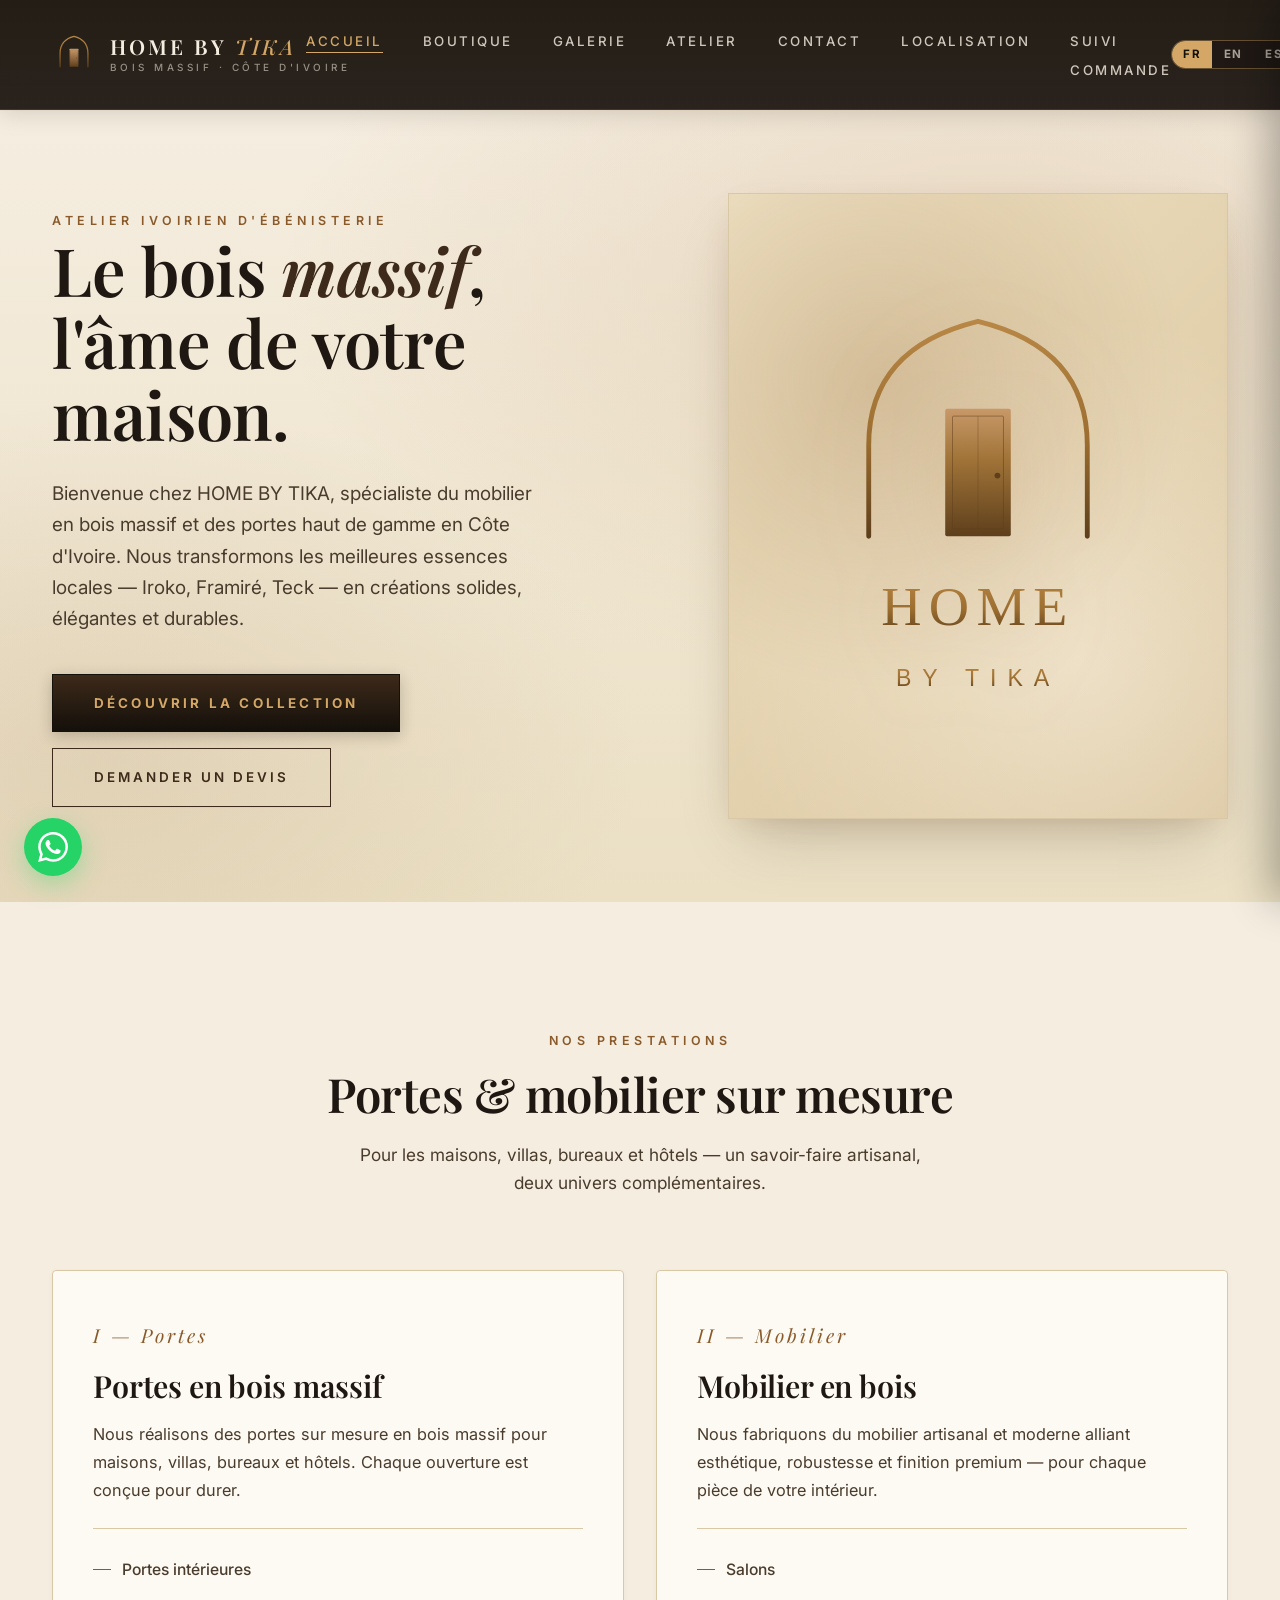
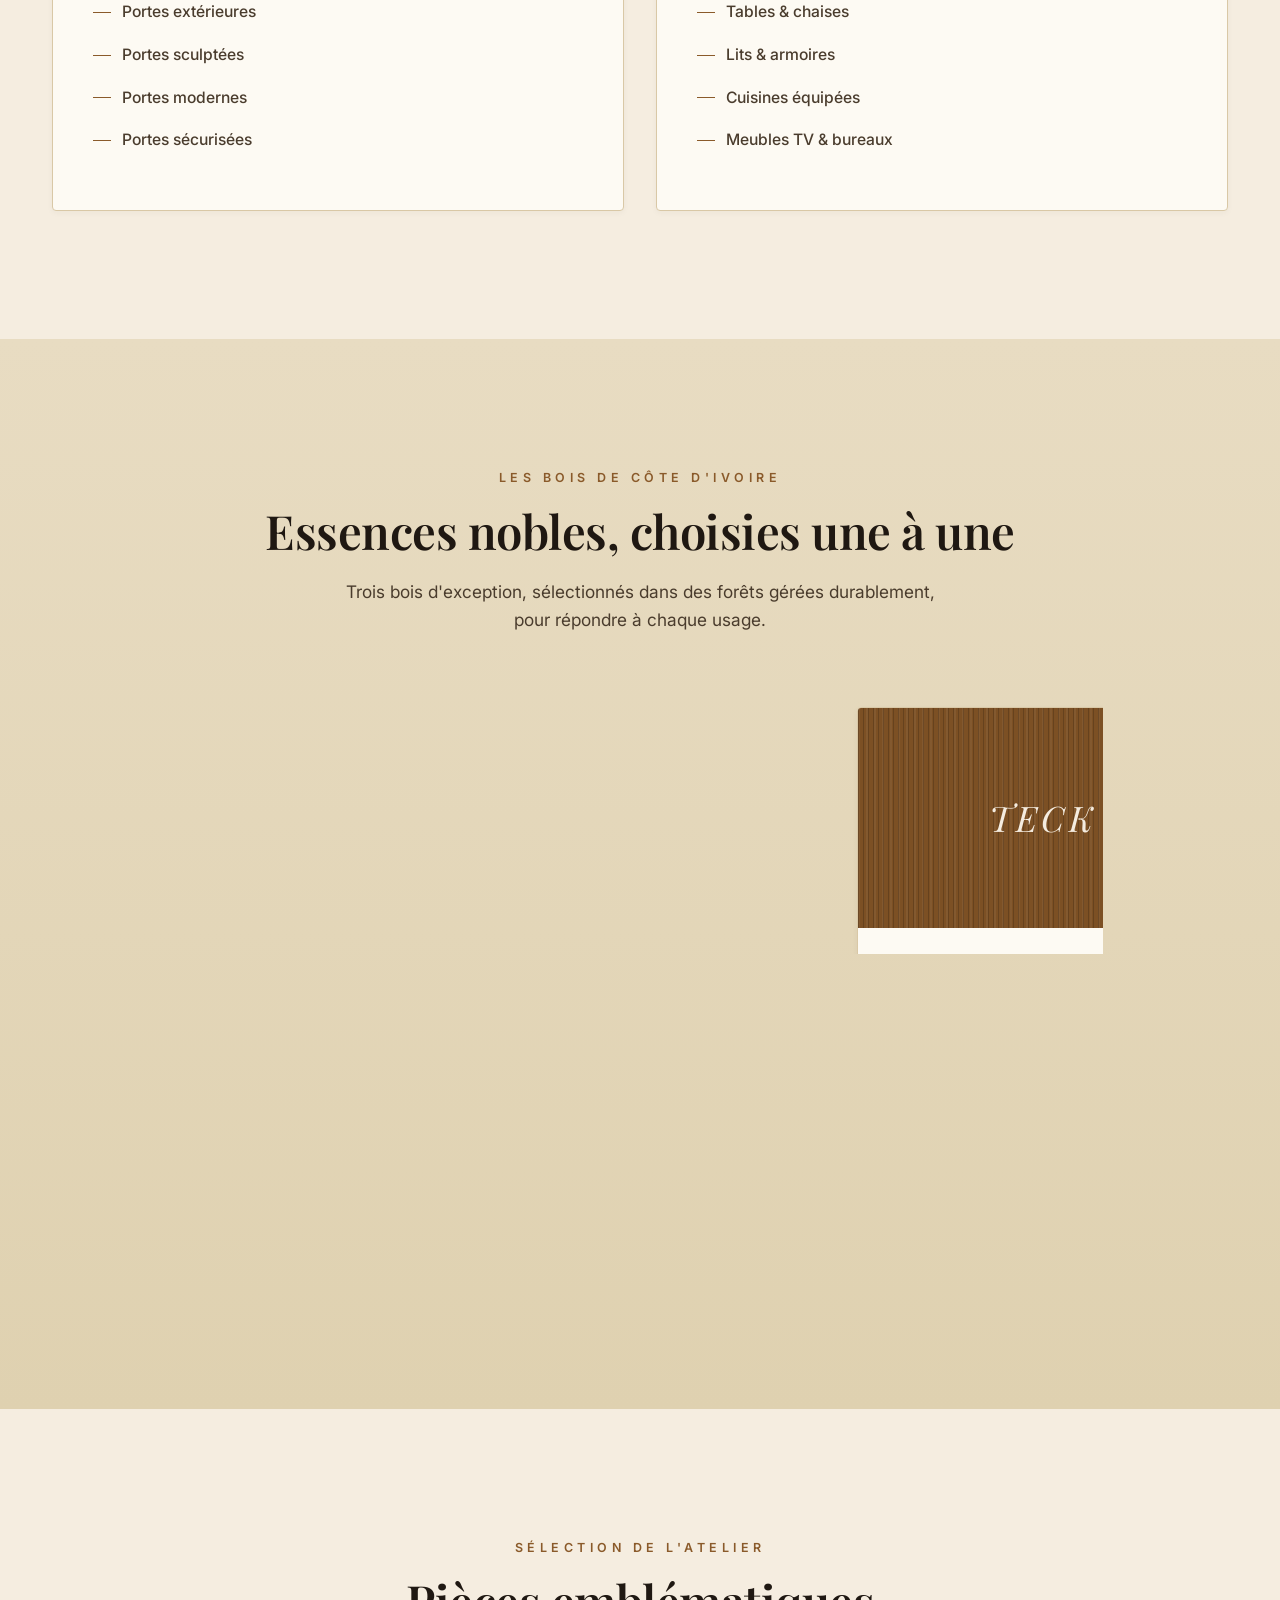
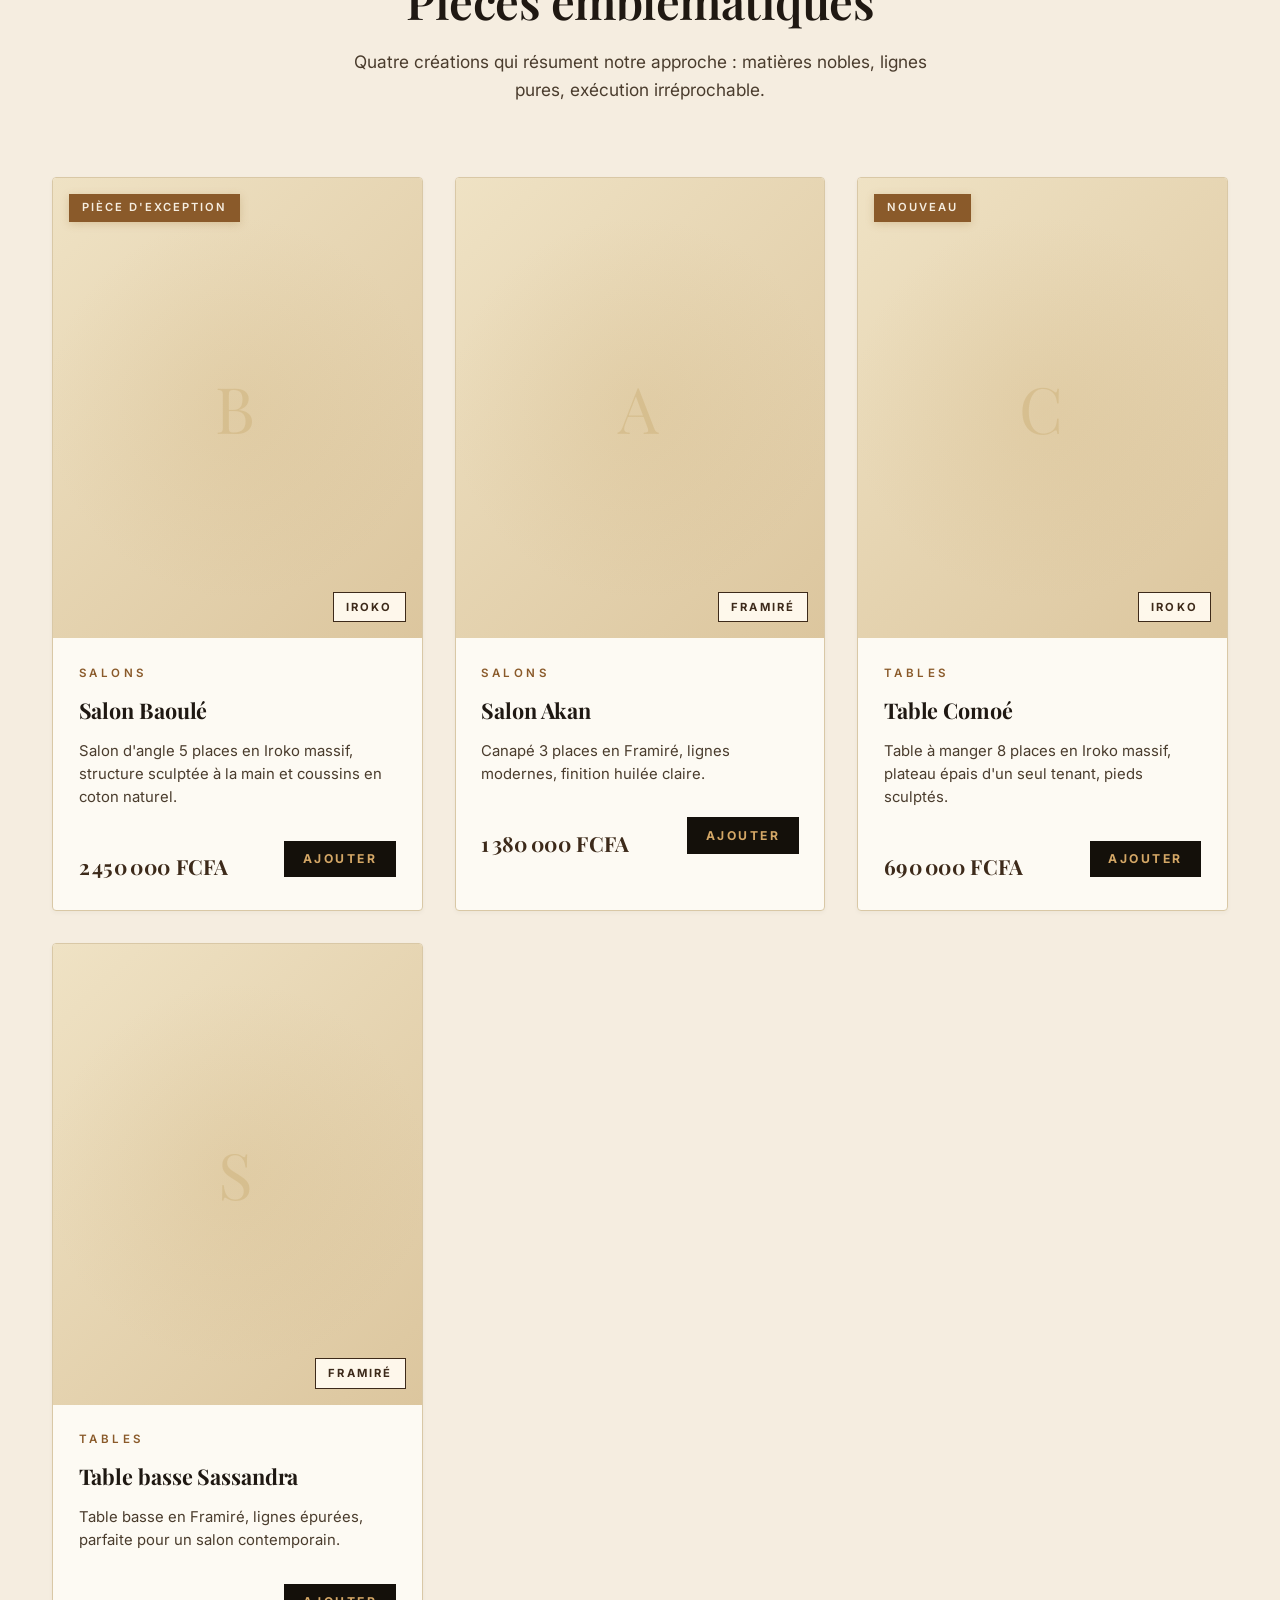
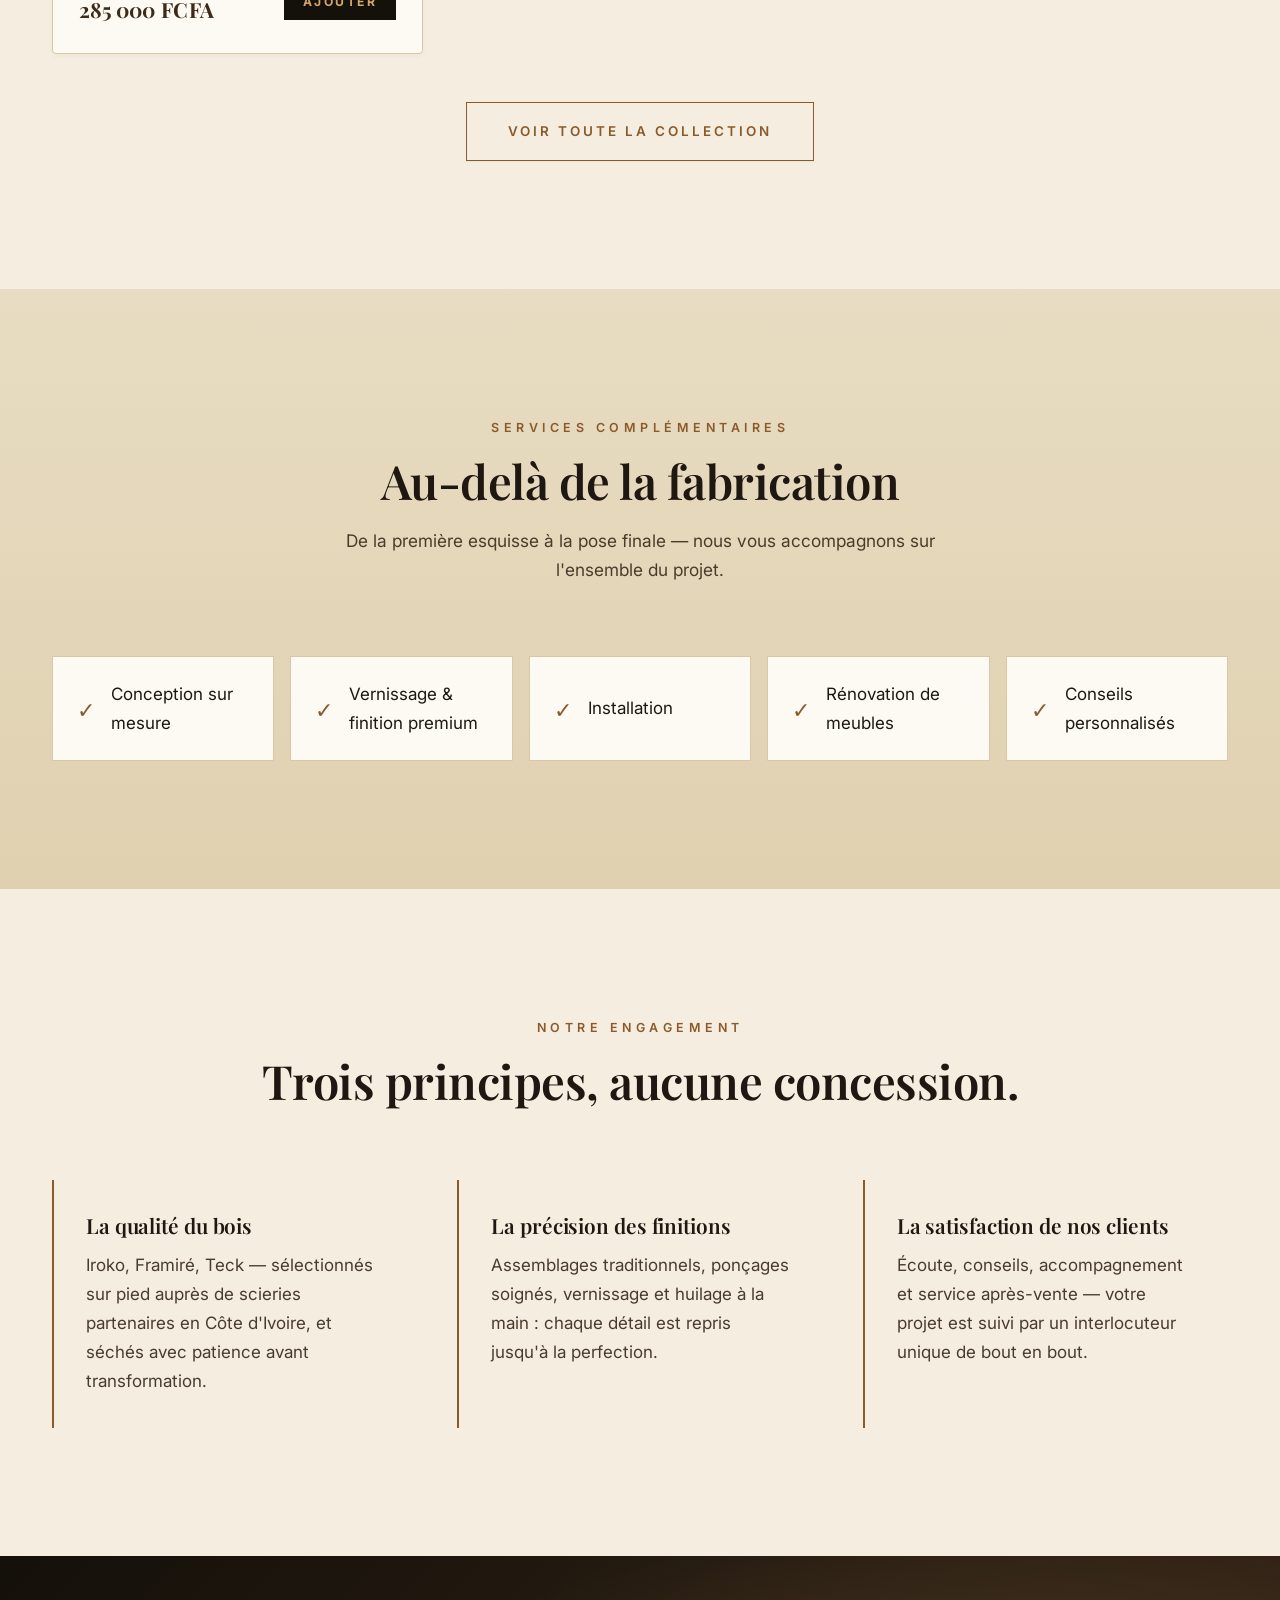
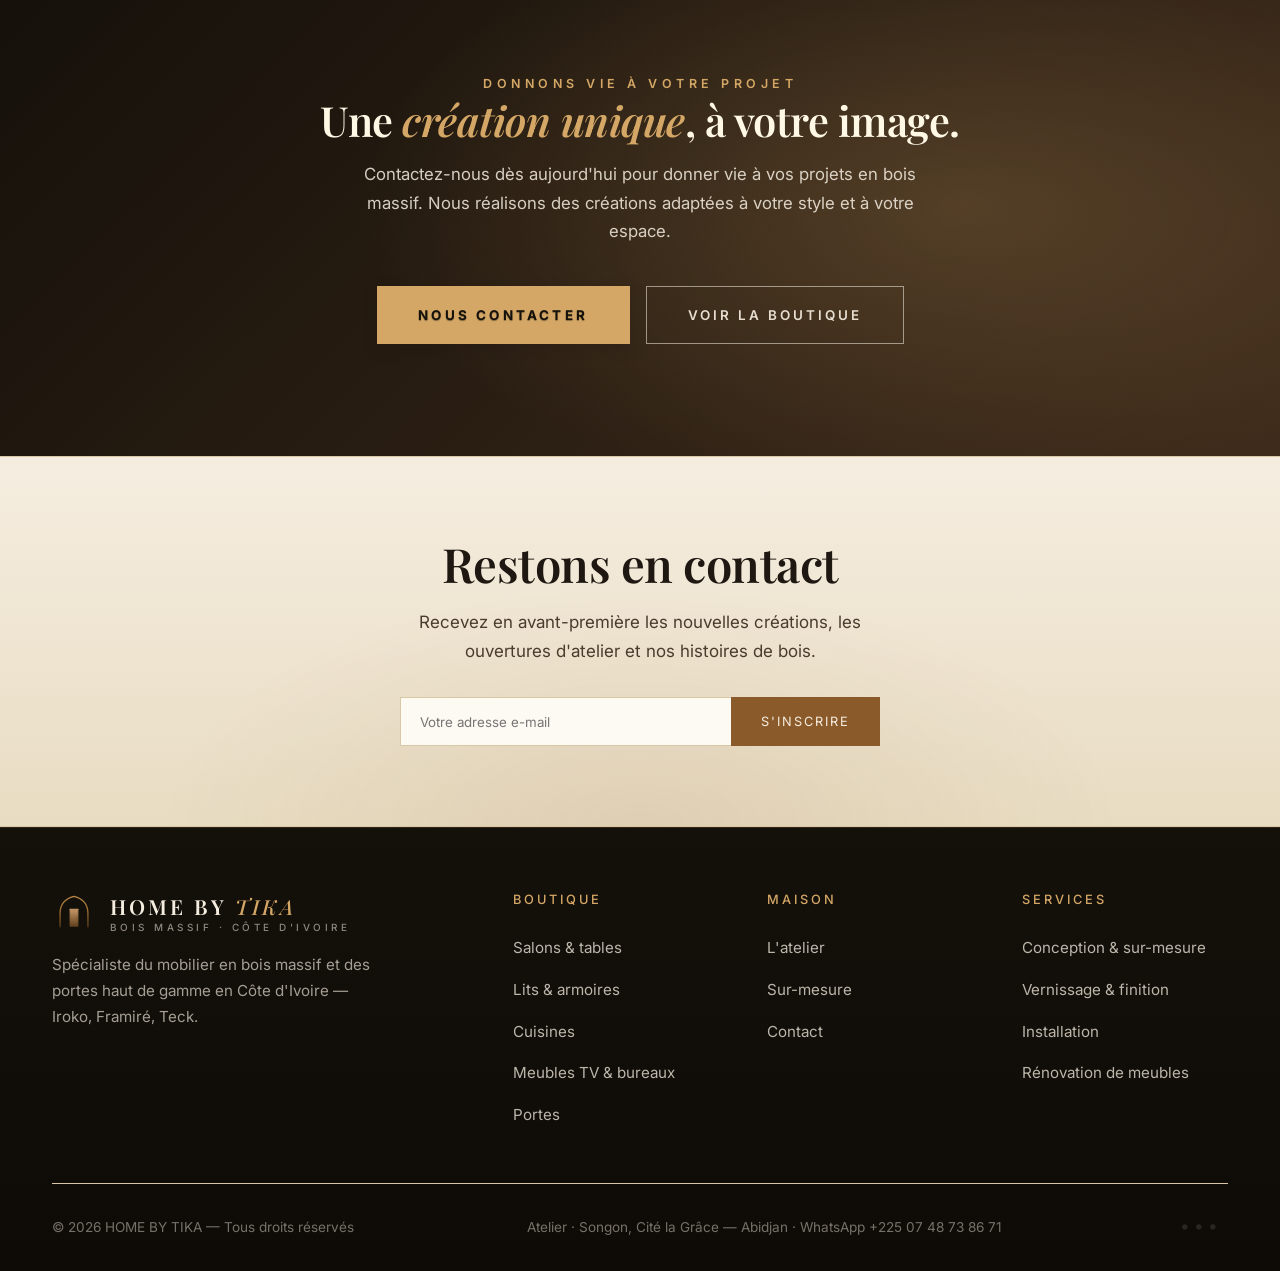
==== commit a543e349: "Add files via upload" ====
--- a/index.html
+++ b/index.html
@@ -22,6 +22,7 @@
       <li><a href="apropos.html">Atelier</a></li>
       <li><a href="contact.html">Contact</a></li>
       <li><a href="localisation.html">Localisation</a></li>
+      <li><a href="suivi.html">Suivi commande</a></li>
     </ul>
     <div class="nav-actions">
       <a href="panier.html" class="cart-btn">
@@ -278,6 +279,7 @@
 </footer>
 
 <script src="config.js"></script>
+<script src="i18n.js"></script>
 <script src="script.js"></script>
 </body>
 </html>
--- a/styles.css
+++ b/styles.css
@@ -4,16 +4,22 @@
    ========================================= */
 
 :root {
-  --bg: #f7f2e8;          /* fond ivoire chaud */
-  --bg-soft: #ece4d2;     /* sable doux pour sections alternées */
-  --bg-card: #ffffff;     /* blanc pour les cartes */
-  --ivory: #2c241a;       /* titres - café profond (rôle inversé) */
-  --ivory-dim: #5a4f42;   /* texte secondaire warm */
-  --gold: #9c6e30;        /* accent bronze riche, lisible sur clair */
-  --gold-light: #b88746;  /* accent plus clair / survol */
-  --line: #ddd0b5;        /* bordure beige chaud */
-  --text: #322a20;        /* texte courant warm */
-  --muted: #8a7d6a;       /* texte tertiaire warm gris */
+  /* Palette premium : ébène, chocolat, sable, ivoire — bois naturels */
+  --bg: #f5ede0;          /* sable premium chaleureux */
+  --bg-soft: #e8dcc2;     /* sable doux pour sections alternées */
+  --bg-card: #fdfaf3;     /* ivoire doux pour cartes */
+  --bg-dark: #1d1610;     /* ébène — header, footer, CTAs sombres */
+  --bg-darker: #14100a;   /* ébène profond pour accents */
+  --ivory: #1f1812;       /* titres - ébène velouté */
+  --ivory-dim: #4a3c2d;   /* chocolat moyen — texte secondaire */
+  --gold: #8a5a2a;        /* noyer/bronze profond — accent principal */
+  --gold-light: #b48249;  /* bronze clair — survol et badges */
+  --gold-pale: #d4a766;   /* doré tendre pour highlights */
+  --line: #d9c8a6;        /* bordure sable doré */
+  --line-dark: #3a2d20;   /* bordure sur fond ébène */
+  --text: #2a1f15;        /* corps - café profond */
+  --muted: #8a7860;       /* texte tertiaire warm */
+  --chocolat: #3d2a1a;    /* chocolat artisanal pour highlights */
   --danger: #c45b5b;
   --radius: 2px;
   --transition: 0.35s cubic-bezier(0.4, 0, 0.2, 1);
@@ -1766,3 +1772,419 @@
 .section-soft {
   background: linear-gradient(180deg, var(--bg-soft) 0%, #f5ead4 100%);
 }
+
+/* =================================================================
+   ÉLÉVATION PREMIUM v3 — Identité luxe artisanale africaine
+   Ébène, chocolat, sable, bois naturel, ivoire doux.
+   ================================================================= */
+
+/* --- HEADER ébène premium --- */
+.site-header {
+  background: linear-gradient(180deg, rgba(29, 22, 16, 0.97) 0%, rgba(29, 22, 16, 0.94) 100%);
+  border-bottom: 1px solid rgba(212, 167, 102, 0.18);
+  box-shadow: 0 1px 0 rgba(212, 167, 102, 0.08), 0 2px 24px rgba(0, 0, 0, 0.15);
+}
+.brand-text       { color: #f5ede0; }
+.brand-text em    { color: var(--gold-pale); }
+.brand small      { color: rgba(245, 237, 224, 0.55); }
+.nav-links a      { color: rgba(245, 237, 224, 0.82); }
+.nav-links a:hover,
+.nav-links a.active { color: var(--gold-pale); }
+.nav-links a::after { background: var(--gold-pale); }
+.cart-btn {
+  border-color: rgba(212, 167, 102, 0.45);
+  color: #f5ede0;
+  background: rgba(212, 167, 102, 0.06);
+}
+.cart-btn:hover {
+  border-color: var(--gold-pale);
+  color: var(--gold-pale);
+  background: rgba(212, 167, 102, 0.12);
+}
+.cart-count {
+  background: var(--gold-pale);
+  color: var(--bg-darker);
+  font-weight: 700;
+}
+
+/* --- FOOTER ébène, miroir du header --- */
+.site-footer {
+  background: linear-gradient(180deg, var(--bg-darker) 0%, #0e0a06 100%);
+  border-top: 1px solid rgba(212, 167, 102, 0.18);
+  color: rgba(245, 237, 224, 0.75);
+}
+.site-footer h4 { color: var(--gold-pale); }
+.site-footer a  { color: rgba(245, 237, 224, 0.75); }
+.site-footer a:hover { color: var(--gold-pale); }
+.footer-bottom { color: rgba(245, 237, 224, 0.45); border-color: rgba(212, 167, 102, 0.12); }
+.footer-bottom .gestion-link { color: rgba(245, 237, 224, 0.30); }
+.footer-bottom .gestion-link:hover { color: var(--gold-pale); }
+.footer-brand p { color: rgba(245, 237, 224, 0.65); }
+
+/* --- HERO : bois naturel + dégradé chaleureux --- */
+.hero {
+  background:
+    radial-gradient(1200px 700px at 78% 22%, rgba(180, 130, 73, 0.18), transparent 60%),
+    radial-gradient(900px 600px at 8% 82%, rgba(138, 90, 42, 0.12), transparent 60%),
+    linear-gradient(180deg, var(--bg) 0%, #ebe0c4 100%);
+}
+.hero-visual {
+  background: linear-gradient(135deg, #efe2c4 0%, #d9c39b 100%);
+  border: 1px solid var(--line);
+  box-shadow: 0 30px 60px -20px rgba(61, 42, 26, 0.25),
+              0 10px 30px -10px rgba(138, 90, 42, 0.18);
+}
+.hero-visual::before {
+  background:
+    radial-gradient(circle at 30% 30%, rgba(138, 90, 42, 0.22), transparent 55%),
+    radial-gradient(circle at 70% 75%, rgba(255, 250, 240, 0.45), transparent 60%);
+}
+
+/* --- BOUTON primaire ÉBÈNE (signature luxe) --- */
+.btn-primary {
+  background: linear-gradient(180deg, var(--chocolat) 0%, var(--bg-darker) 100%);
+  border-color: var(--bg-darker);
+  color: var(--gold-pale);
+  letter-spacing: 3.2px;
+  font-weight: 700;
+  text-shadow: 0 1px 1px rgba(0, 0, 0, 0.35);
+  box-shadow: 0 4px 14px rgba(29, 22, 16, 0.22);
+}
+.btn-primary:hover {
+  background: linear-gradient(180deg, #4d3622 0%, #211711 100%);
+  border-color: #211711;
+  color: #fff8e5;
+  transform: translateY(-2px);
+  box-shadow: 0 12px 28px rgba(29, 22, 16, 0.32);
+}
+.btn-ghost {
+  border-color: var(--chocolat);
+  color: var(--chocolat);
+}
+.btn-ghost:hover {
+  border-color: var(--bg-darker);
+  color: var(--bg-darker);
+  background: rgba(61, 42, 26, 0.04);
+}
+
+/* --- CARTES PRODUITS — bordure plus chaude, ombres bois --- */
+.product-card {
+  background: var(--bg-card);
+  border: 1px solid var(--line);
+  box-shadow: 0 2px 4px rgba(61, 42, 26, 0.04);
+}
+.product-card:hover {
+  border-color: var(--gold);
+  box-shadow: 0 22px 50px rgba(61, 42, 26, 0.18),
+              0 4px 12px rgba(138, 90, 42, 0.10);
+}
+.product-image {
+  background: linear-gradient(135deg, #efe2c4 0%, #dcc69e 100%);
+}
+.product-cat   { color: var(--gold); }
+.product-name  { color: var(--ivory); font-weight: 700; }
+.product-price { color: var(--chocolat); font-weight: 700; }
+.add-btn {
+  background: var(--bg-darker);
+  color: var(--gold-pale);
+  border-color: var(--bg-darker);
+  font-weight: 700;
+}
+.add-btn:hover {
+  background: var(--gold);
+  border-color: var(--gold);
+  color: #fff8e5;
+}
+.wood-tag {
+  background: rgba(255, 250, 240, 0.95);
+  color: var(--chocolat);
+  border-color: var(--chocolat);
+  font-weight: 700;
+}
+.label {
+  background: linear-gradient(135deg, var(--gold) 0%, var(--chocolat) 100%);
+  color: #fff8e5;
+  font-weight: 700;
+  letter-spacing: 2.2px;
+}
+
+/* --- SECTIONS soft = sable plus profond --- */
+.section-soft {
+  background:
+    linear-gradient(180deg, var(--bg-soft) 0%, #dfd1b0 100%);
+}
+
+/* --- ESSENCES / FEATURE cards : fond ivoire doux --- */
+.essence-card,
+.service-card {
+  background: var(--bg-card);
+  border: 1px solid var(--line);
+  box-shadow: 0 2px 6px rgba(61, 42, 26, 0.04);
+}
+.essence-card:hover,
+.service-card:hover {
+  border-color: var(--gold);
+  box-shadow: 0 20px 40px rgba(61, 42, 26, 0.14);
+}
+.essence-iroko   { background-color: #5e3e1f; }
+.essence-framire { background-color: #a3743f; }
+.essence-teck    { background-color: #7c5024; }
+.essence-visual::after { color: rgba(255, 250, 240, 0.92); }
+
+/* --- CTA bannière chocolat-sable --- */
+.cta-banner {
+  background:
+    radial-gradient(1000px 500px at 75% 50%, rgba(212, 167, 102, 0.22), transparent 60%),
+    linear-gradient(135deg, var(--bg-darker) 0%, var(--chocolat) 100%);
+  border: none;
+  color: rgba(245, 237, 224, 0.92);
+}
+.cta-banner h2 { color: #fff8e5; }
+.cta-banner h2 em { color: var(--gold-pale); }
+.cta-banner p { color: rgba(245, 237, 224, 0.85); }
+.cta-banner .hero-eyebrow { color: var(--gold-pale); }
+.cta-banner .btn-primary {
+  background: var(--gold-pale);
+  border-color: var(--gold-pale);
+  color: var(--bg-darker);
+}
+.cta-banner .btn-primary:hover {
+  background: #e6bd7e;
+  border-color: #e6bd7e;
+  color: var(--bg-darker);
+}
+.cta-banner .btn-ghost {
+  border-color: rgba(245, 237, 224, 0.55);
+  color: rgba(245, 237, 224, 0.92);
+}
+.cta-banner .btn-ghost:hover {
+  border-color: #fff8e5;
+  color: #fff8e5;
+  background: rgba(245, 237, 224, 0.08);
+}
+
+/* --- NEWSLETTER bois sable --- */
+.newsletter {
+  background:
+    radial-gradient(800px 400px at 50% 100%, rgba(138, 90, 42, 0.10), transparent 60%),
+    linear-gradient(180deg, var(--bg) 0%, var(--bg-soft) 100%);
+  border-top: 1px solid var(--line);
+  border-bottom: 1px solid var(--line);
+}
+
+/* --- FILTRES boutique premium --- */
+.filter-btn {
+  background: var(--bg-card);
+  color: var(--ivory);
+  border: 1px solid var(--line);
+  font-weight: 600;
+}
+.filter-btn:hover {
+  border-color: var(--gold);
+  color: var(--gold);
+  background: rgba(212, 167, 102, 0.08);
+}
+.filter-btn.active {
+  background: var(--bg-darker);
+  border-color: var(--bg-darker);
+  color: var(--gold-pale);
+}
+
+/* --- TYPO légèrement boostée --- */
+body { font-size: 17px; }
+h2 { letter-spacing: -0.5px; }
+.hero h1 em { color: var(--chocolat); font-style: italic; }
+
+/* --- SCROLLBAR personnalisée --- */
+::-webkit-scrollbar { width: 10px; height: 10px; }
+::-webkit-scrollbar-track { background: var(--bg-soft); }
+::-webkit-scrollbar-thumb {
+  background: linear-gradient(180deg, var(--gold) 0%, var(--chocolat) 100%);
+  border-radius: 6px;
+}
+
+/* --- Mobile : ajustements finaux --- */
+@media (max-width: 720px) {
+  body { font-size: 16px; }
+  .hero { min-height: 78vh; padding: 3rem 0; }
+  .section { padding: 4rem 0; }
+  .product-card:hover { transform: translateY(-3px); }
+  .btn { padding: 0.95rem 1.8rem; font-size: 0.8rem; letter-spacing: 2.5px; }
+  .filter-btn { padding: 0.55rem 1.1rem; font-size: 0.75rem; }
+  .footer-grid { grid-template-columns: 1fr; gap: 2rem; }
+  .nav { padding: 1rem 1.1rem; }
+}
+
+/* --- Performance : lazy-loaded images élégantes --- */
+img.product-photo, img[loading="lazy"] {
+  background-color: var(--bg-soft);
+}
+
+/* --- Animation HERO logo : flottement subtil --- */
+@keyframes hbt-float {
+  0%, 100% { transform: translate(-50%, -50%) translateY(0); }
+  50%      { transform: translate(-50%, -50%) translateY(-6px); }
+}
+.hero-logo { animation: hbt-float 6s ease-in-out infinite; }
+
+
+/* =================================================================
+   MENU HAMBURGER MOBILE — navigation premium pour iPhone/Android
+   ================================================================= */
+.nav-toggle {
+  display: none;
+  background: transparent;
+  border: 1px solid rgba(212, 167, 102, 0.45);
+  color: var(--gold-pale);
+  width: 44px;
+  height: 44px;
+  border-radius: 4px;
+  cursor: pointer;
+  padding: 0;
+  align-items: center;
+  justify-content: center;
+  position: relative;
+  transition: all 0.25s ease;
+}
+.nav-toggle:hover { border-color: var(--gold-pale); background: rgba(212, 167, 102, 0.10); }
+.nav-toggle span {
+  display: block;
+  width: 22px;
+  height: 1.5px;
+  background: currentColor;
+  position: relative;
+  transition: all 0.3s cubic-bezier(0.4, 0, 0.2, 1);
+}
+.nav-toggle span::before,
+.nav-toggle span::after {
+  content: '';
+  position: absolute;
+  left: 0;
+  width: 22px;
+  height: 1.5px;
+  background: currentColor;
+  transition: all 0.3s cubic-bezier(0.4, 0, 0.2, 1);
+}
+.nav-toggle span::before { top: -7px; }
+.nav-toggle span::after  { top: 7px; }
+.nav-toggle.open span { background: transparent; }
+.nav-toggle.open span::before { top: 0; transform: rotate(45deg); }
+.nav-toggle.open span::after  { top: 0; transform: rotate(-45deg); }
+
+/* Drawer mobile premium */
+.mobile-nav {
+  position: fixed;
+  top: 0; right: 0;
+  width: 88%;
+  max-width: 380px;
+  height: 100vh;
+  background: linear-gradient(180deg, var(--bg-dark) 0%, var(--bg-darker) 100%);
+  z-index: 200;
+  transform: translateX(100%);
+  transition: transform 0.4s cubic-bezier(0.4, 0, 0.2, 1);
+  display: flex;
+  flex-direction: column;
+  padding: 5rem 2.2rem 2rem;
+  box-shadow: -10px 0 40px rgba(0, 0, 0, 0.3);
+}
+.mobile-nav.open { transform: translateX(0); }
+.mobile-nav .close {
+  position: absolute;
+  top: 1.4rem; right: 1.4rem;
+  background: transparent;
+  border: 1px solid rgba(212, 167, 102, 0.4);
+  color: var(--gold-pale);
+  width: 40px; height: 40px;
+  border-radius: 50%;
+  font-size: 1.3rem;
+  cursor: pointer;
+}
+.mobile-nav .close:hover { background: rgba(212, 167, 102, 0.15); }
+.mobile-nav a {
+  display: block;
+  color: rgba(245, 237, 224, 0.88);
+  font-family: var(--serif);
+  font-size: 1.4rem;
+  font-weight: 500;
+  padding: 1rem 0;
+  border-bottom: 1px solid rgba(212, 167, 102, 0.12);
+  letter-spacing: 0.5px;
+  transition: color 0.2s ease, padding 0.25s ease;
+}
+.mobile-nav a:hover,
+.mobile-nav a.active {
+  color: var(--gold-pale);
+  padding-left: 8px;
+}
+.mobile-nav .mobile-cta {
+  margin-top: auto;
+  padding-top: 2rem;
+  text-align: center;
+}
+.mobile-nav .mobile-cta a {
+  display: inline-block;
+  padding: 0.9rem 1.8rem;
+  background: var(--gold-pale);
+  color: var(--bg-darker);
+  border: 1px solid var(--gold-pale);
+  border-radius: 2px;
+  font-family: var(--sans);
+  font-size: 0.85rem;
+  font-weight: 700;
+  letter-spacing: 2.5px;
+  text-transform: uppercase;
+  border-bottom: 1px solid var(--gold-pale);
+}
+.mobile-nav .mobile-cta a:hover { background: #e6bd7e; }
+
+.mobile-nav-backdrop {
+  position: fixed; inset: 0;
+  background: rgba(20, 14, 10, 0.65);
+  backdrop-filter: blur(4px);
+  z-index: 150;
+  opacity: 0;
+  pointer-events: none;
+  transition: opacity 0.35s ease;
+}
+.mobile-nav-backdrop.open { opacity: 1; pointer-events: auto; }
+
+@media (max-width: 900px) {
+  .nav-toggle { display: inline-flex; }
+  .nav-links { display: none; }
+}
+
+/* Empêche le scroll du body quand le menu est ouvert */
+body.menu-open { overflow: hidden; }
+
+
+/* ===== Sélecteur de langue dans le header ===== */
+.lang-switch {
+  display: inline-flex;
+  gap: 0;
+  border: 1px solid rgba(212, 167, 102, 0.40);
+  border-radius: 999px;
+  overflow: hidden;
+  background: rgba(20, 14, 10, 0.40);
+  margin-right: 0.8rem;
+}
+.lang-switch button {
+  background: transparent;
+  border: 0;
+  color: rgba(245, 237, 224, 0.65);
+  padding: 0.42rem 0.7rem;
+  font-size: 0.72rem;
+  font-weight: 700;
+  letter-spacing: 1.5px;
+  cursor: pointer;
+  font-family: var(--sans);
+  transition: all 0.2s ease;
+}
+.lang-switch button:hover { color: var(--gold-pale); }
+.lang-switch button.active {
+  background: var(--gold-pale);
+  color: var(--bg-darker);
+}
+@media (max-width: 720px) {
+  .lang-switch { display: none; }
+  /* On mobile, langue accessible dans le drawer si besoin */
+}
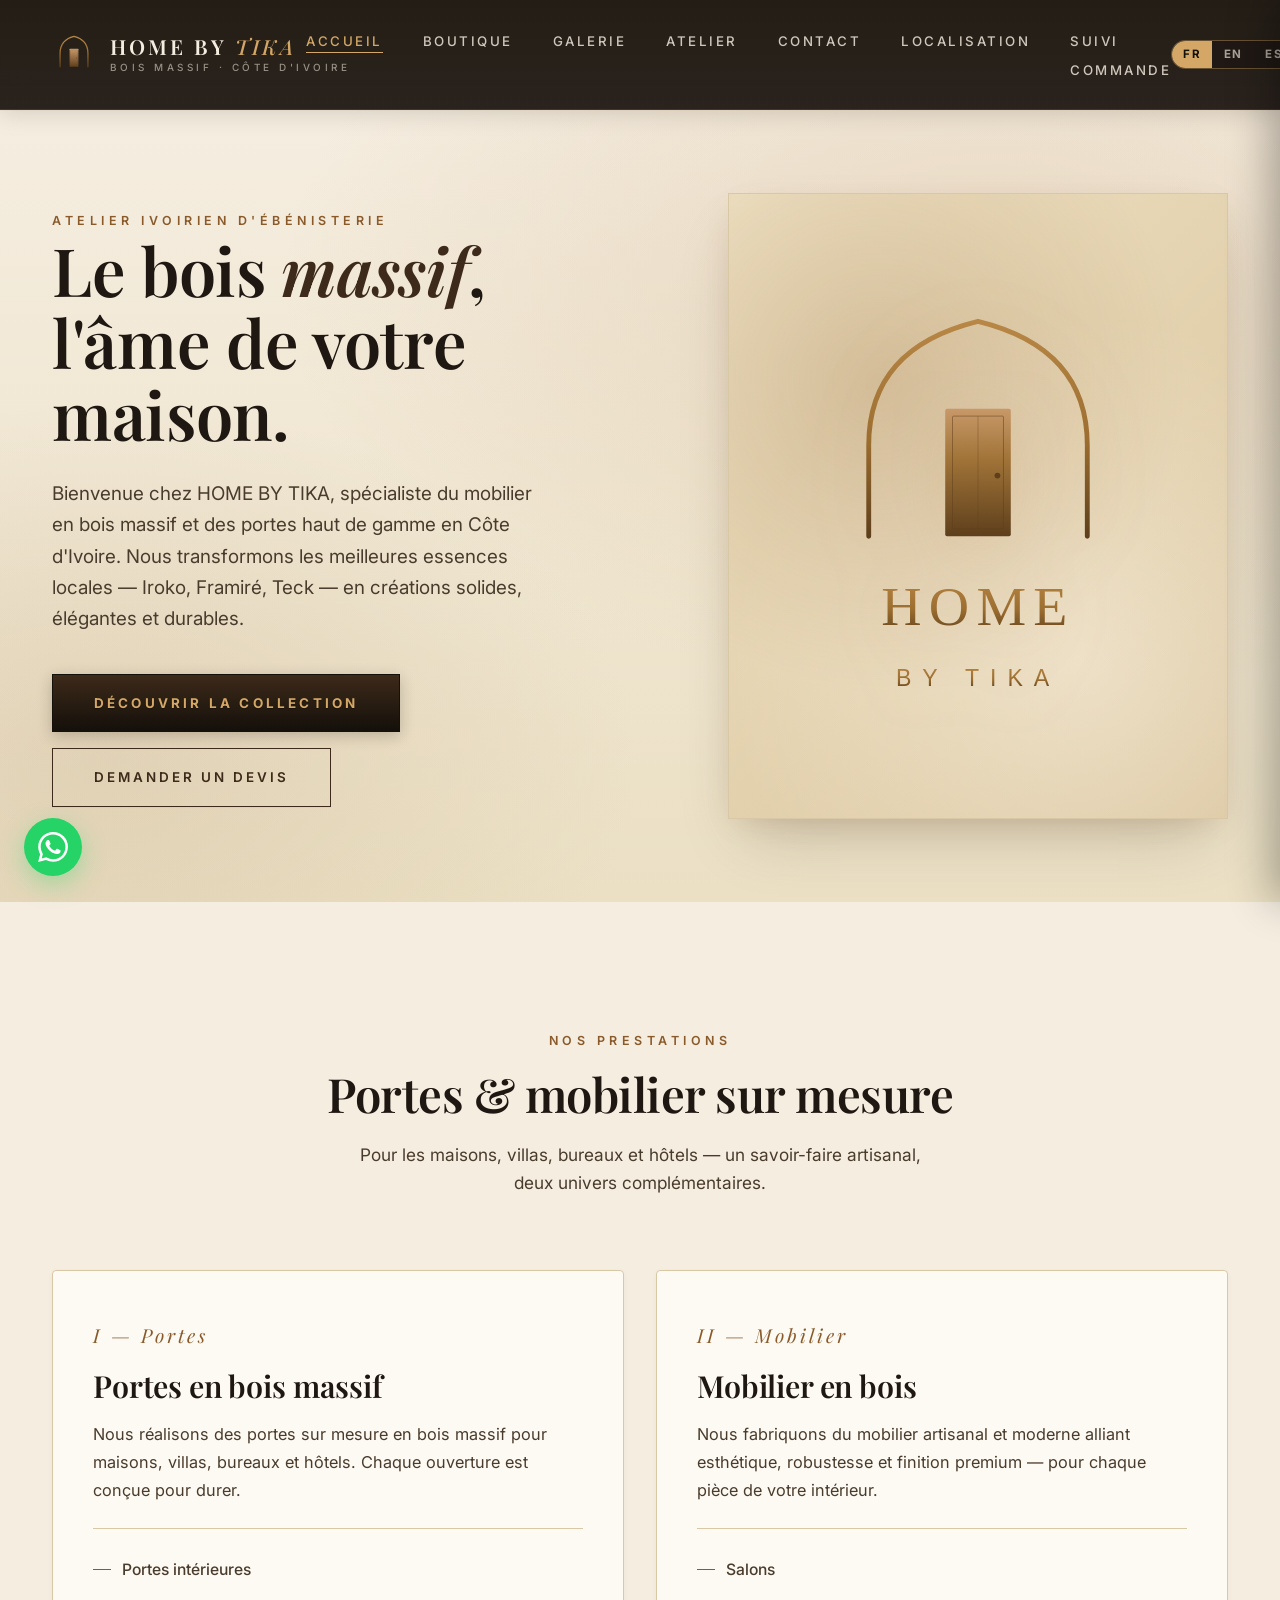
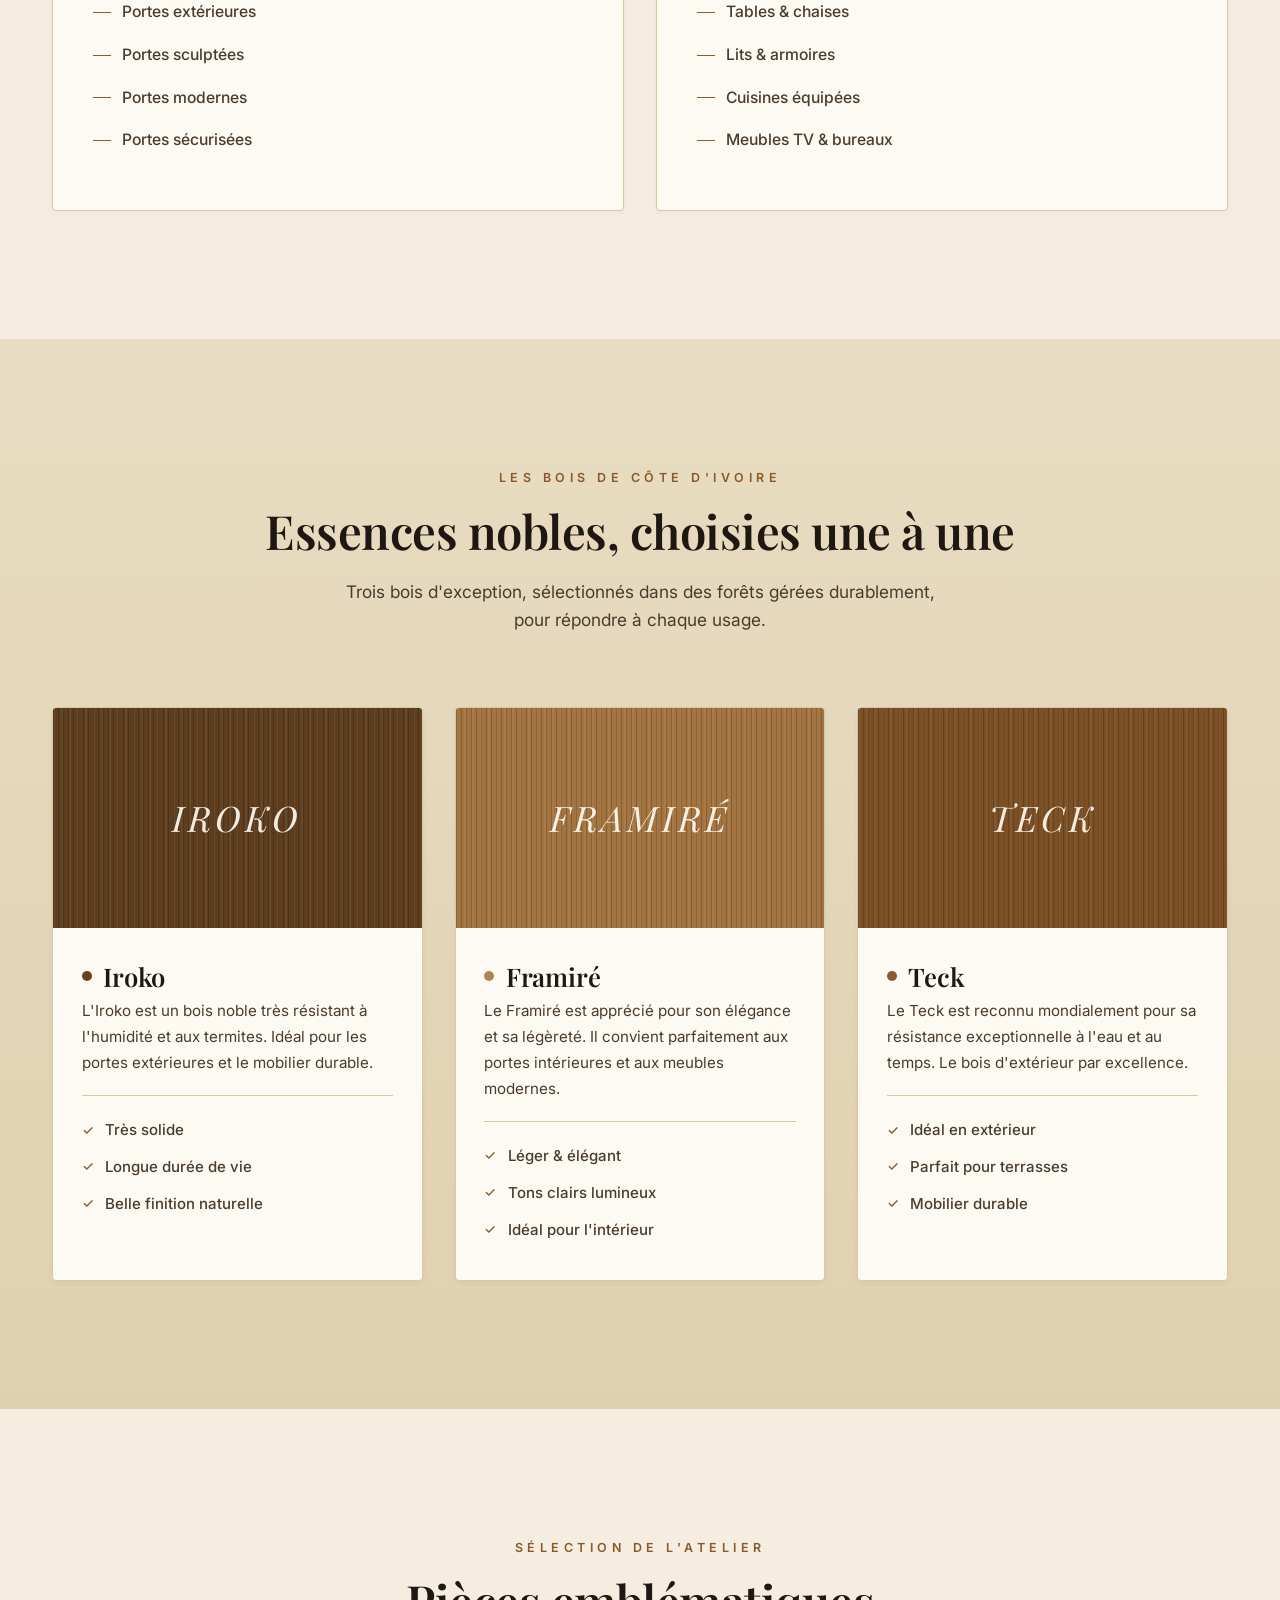
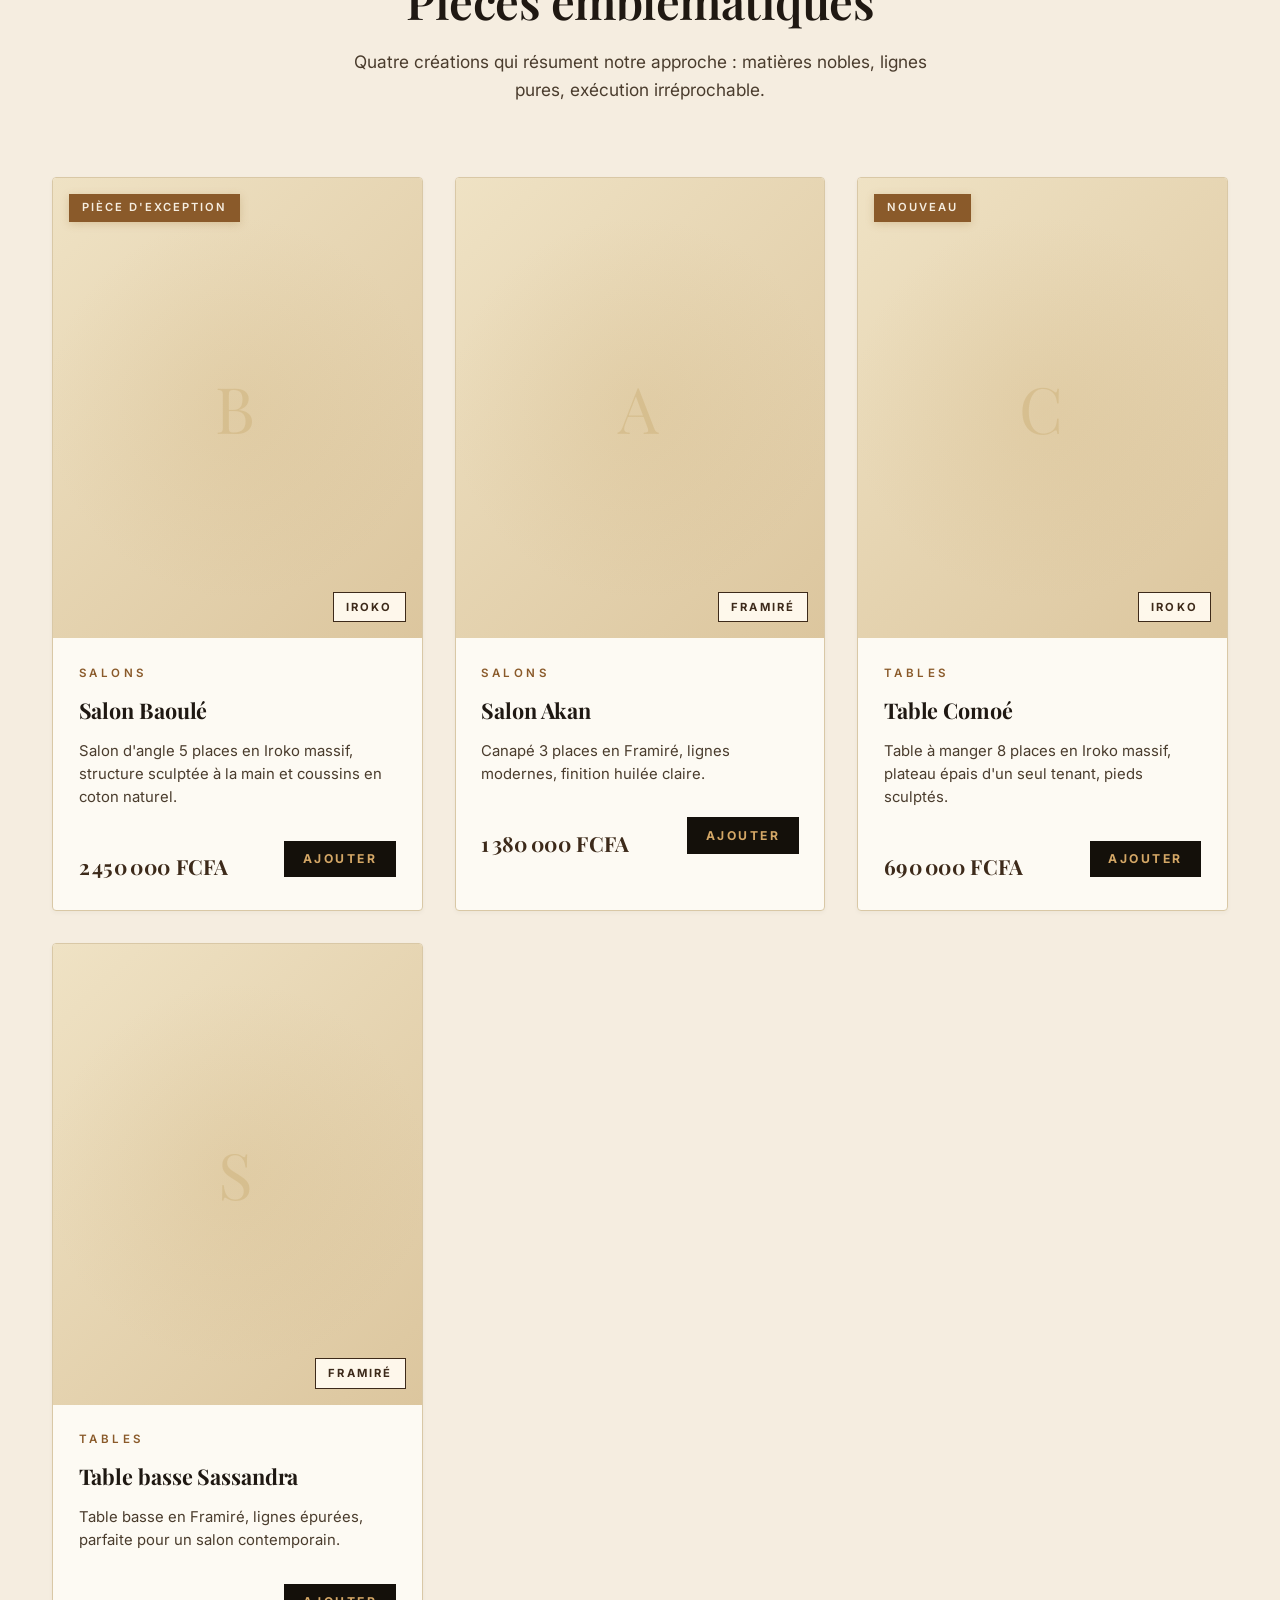
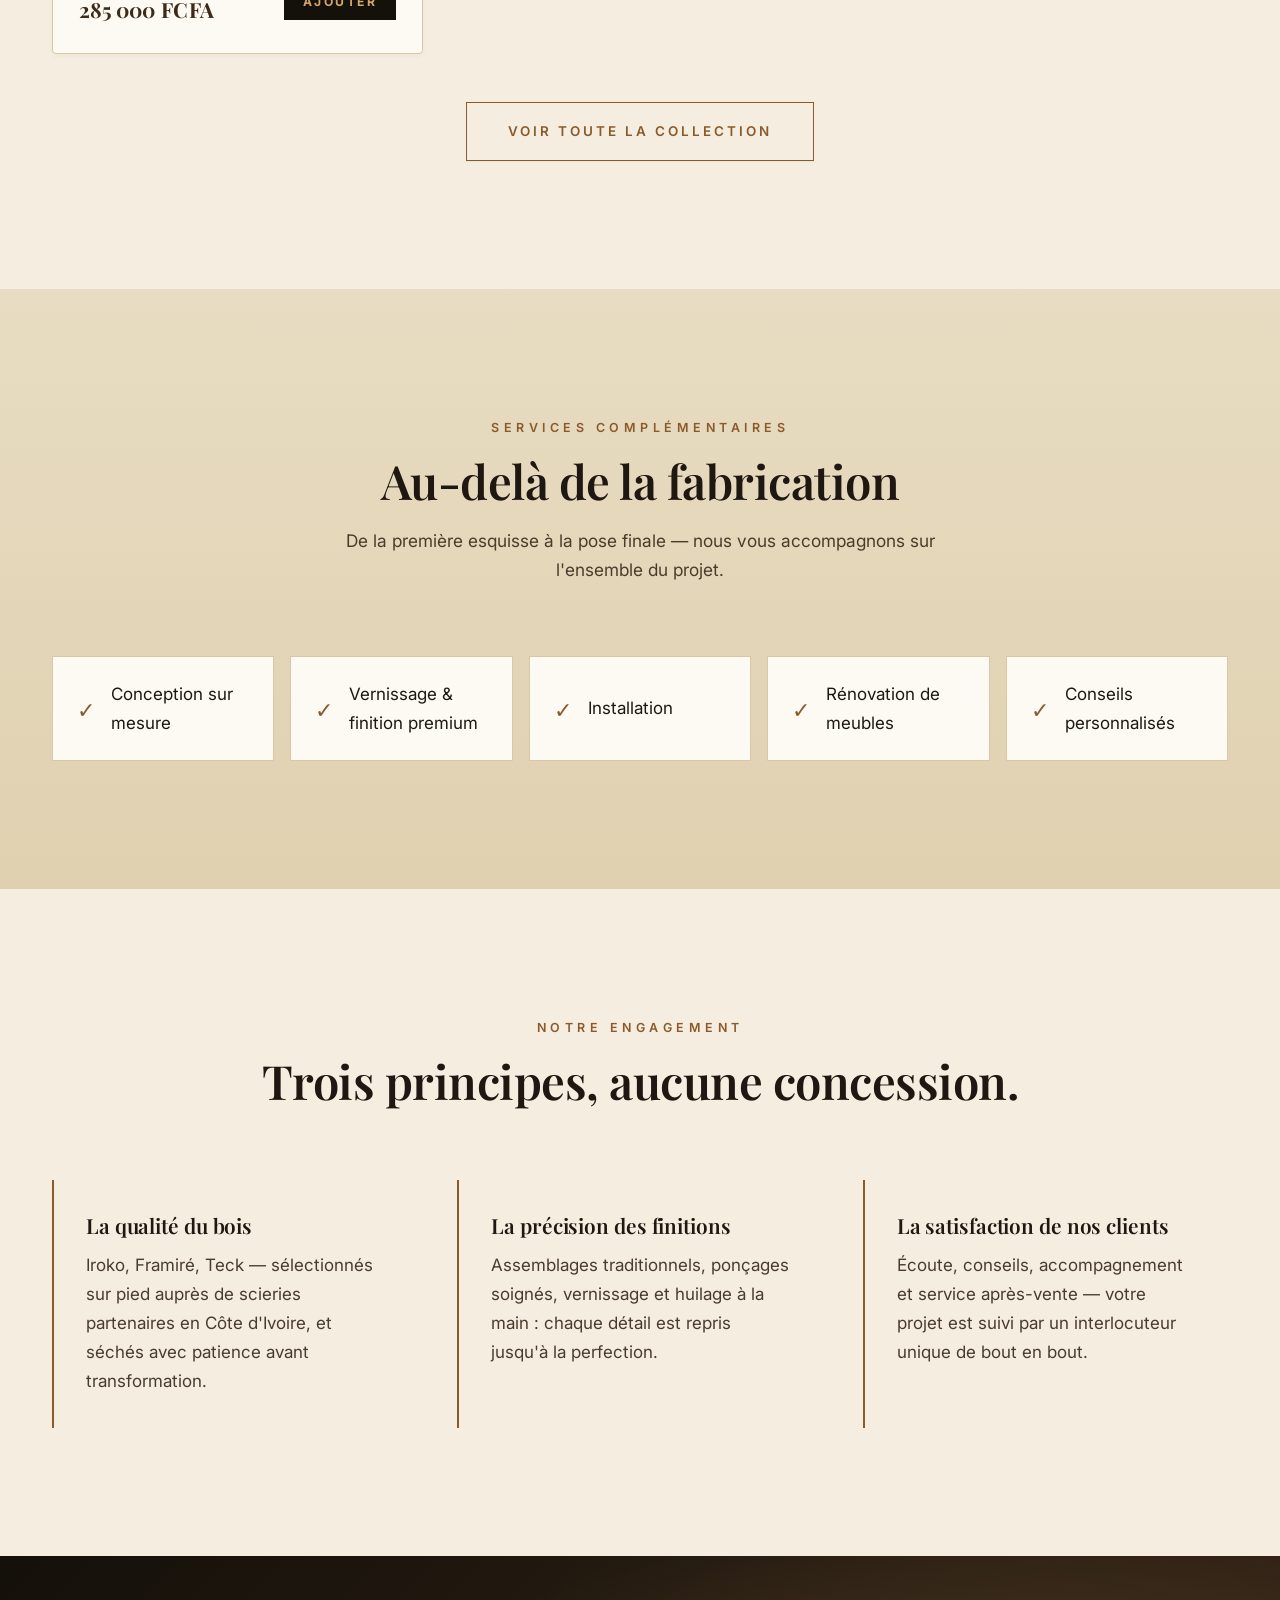
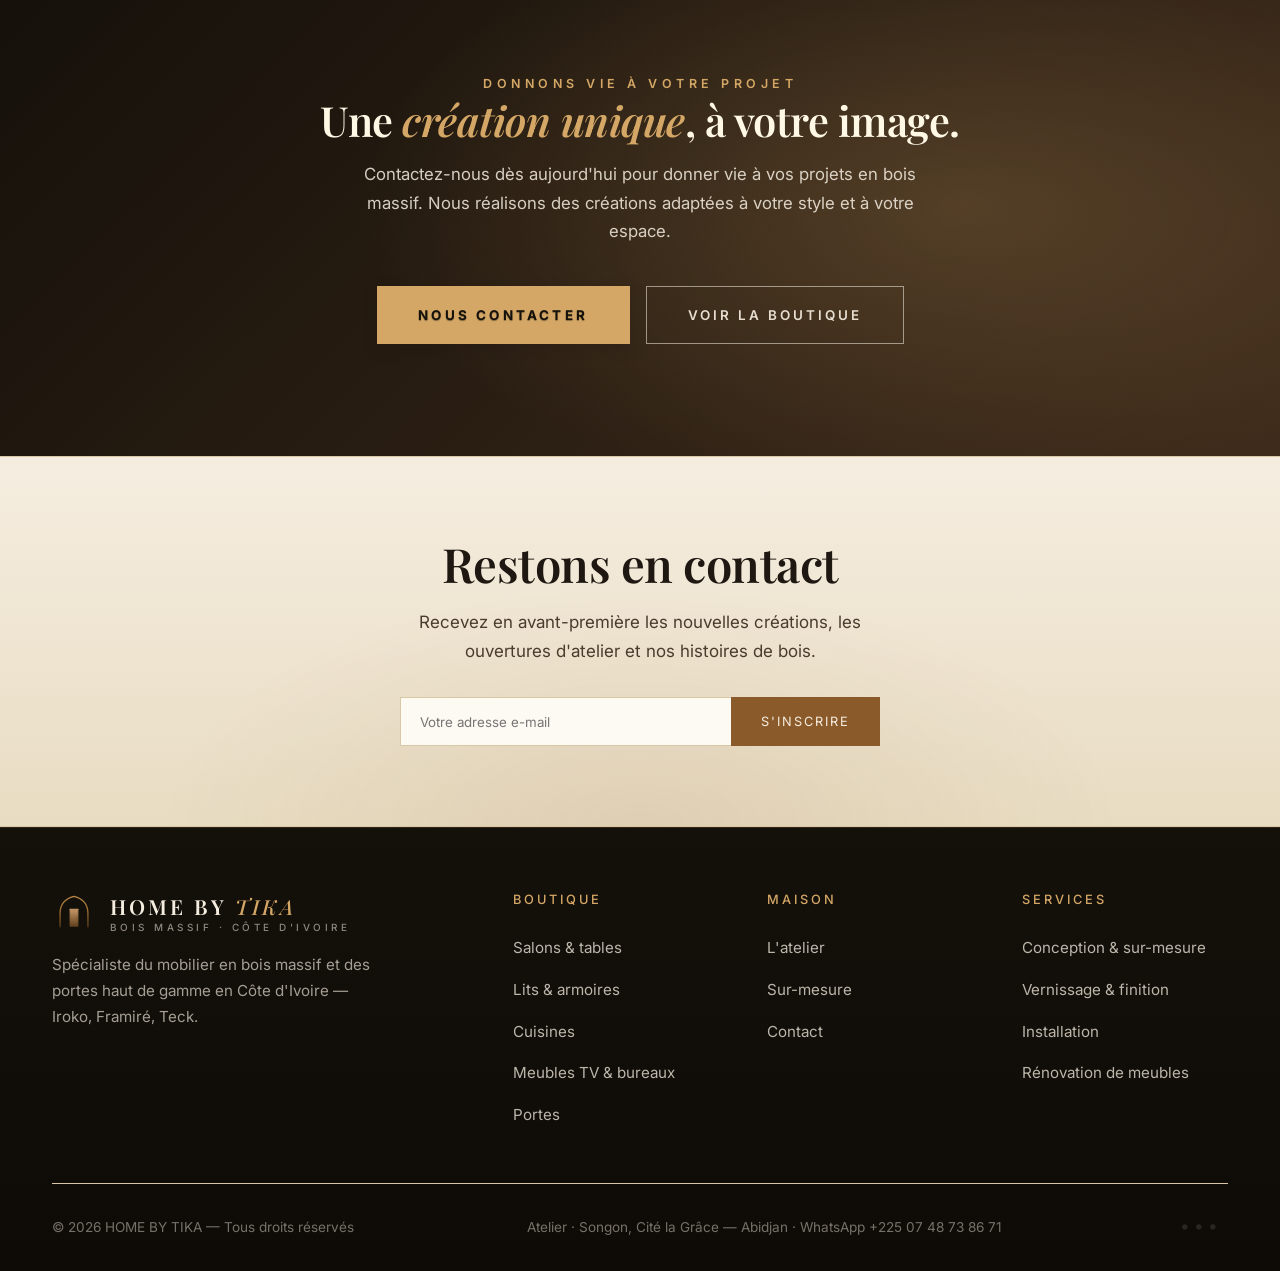
==== commit eb45e8c3: "Add files via upload" ====
--- a/index.html
+++ b/index.html
@@ -16,13 +16,13 @@
   <nav class="nav">
     <a href="index.html" class="brand"><img src="logo-mark.svg" alt="" class="brand-icon"><span class="brand-text">HOME BY <em>TIKA</em><small>BOIS MASSIF · CÔTE D'IVOIRE</small></span></a>
     <ul class="nav-links">
-      <li><a href="index.html" class="active">Accueil</a></li>
-      <li><a href="boutique.html">Boutique</a></li>
-      <li><a href="galerie.html">Galerie</a></li>
-      <li><a href="apropos.html">Atelier</a></li>
-      <li><a href="contact.html">Contact</a></li>
-      <li><a href="localisation.html">Localisation</a></li>
-      <li><a href="suivi.html">Suivi commande</a></li>
+      <li><a href="index.html" class="active" data-i18n="nav.home">Accueil</a></li>
+      <li><a href="boutique.html" data-i18n="nav.shop">Boutique</a></li>
+      <li><a href="galerie.html" data-i18n="nav.gallery">Galerie</a></li>
+      <li><a href="apropos.html" data-i18n="nav.workshop">Atelier</a></li>
+      <li><a href="contact.html" data-i18n="nav.contact">Contact</a></li>
+      <li><a href="localisation.html" data-i18n="nav.locate">Localisation</a></li>
+      <li><a href="suivi.html" data-i18n="nav.tracking">Suivi commande</a></li>
     </ul>
     <div class="nav-actions">
       <a href="panier.html" class="cart-btn">
@@ -38,7 +38,7 @@
   <section class="hero">
     <div class="container hero-grid">
       <div>
-        <span class="hero-eyebrow">Atelier ivoirien d'ébénisterie</span>
+        <span class="hero-eyebrow" data-i18n="hero.eyebrow">Atelier ivoirien d&#39;ébénisterie</span>
         <h1>Le bois <em>massif</em>,<br>l'âme de votre maison.</h1>
         <p class="hero-lede">
           Bienvenue chez HOME BY TIKA, spécialiste du mobilier en bois massif et
@@ -46,8 +46,8 @@
           essences locales — Iroko, Framiré, Teck — en créations solides, élégantes et durables.
         </p>
         <div class="btn-row">
-          <a href="boutique.html" class="btn btn-primary">Découvrir la collection</a>
-          <a href="contact.html" class="btn btn-ghost">Demander un devis</a>
+          <a href="boutique.html" class="btn btn-primary" data-i18n="hero.cta1">Découvrir la collection</a>
+          <a href="contact.html" class="btn btn-ghost" data-i18n="hero.cta2">Demander un devis</a>
         </div>
       </div>
       <div class="hero-visual" aria-hidden="true">
@@ -257,7 +257,7 @@
         <ul>
           <li><a href="apropos.html">L'atelier</a></li>
           <li><a href="contact.html">Sur-mesure</a></li>
-          <li><a href="contact.html">Contact</a></li>
+          <li><a href="contact.html" data-i18n="nav.contact">Contact</a></li>
         </ul>
       </div>
       <div class="footer-col">
--- a/styles.css
+++ b/styles.css
@@ -2188,3 +2188,64 @@
   .lang-switch { display: none; }
   /* On mobile, langue accessible dans le drawer si besoin */
 }
+
+/* =================================================================
+   HEADER v4 — Bouton Panier premium ébène + espacement lang/cart
+   ================================================================= */
+.lang-switch { margin-right: 1.4rem !important; }
+
+.cart-btn {
+  background: linear-gradient(180deg, #4a3624 0%, #1d1610 100%) !important;
+  border: 1px solid var(--gold) !important;
+  color: var(--gold-pale) !important;
+  font-weight: 600 !important;
+  font-size: 0.78rem !important;
+  letter-spacing: 2.6px !important;
+  padding: 0.7rem 1.35rem !important;
+  text-shadow: 0 1px 1px rgba(0, 0, 0, 0.35) !important;
+  box-shadow: 0 3px 10px rgba(0, 0, 0, 0.25),
+              inset 0 1px 0 rgba(212, 167, 102, 0.15) !important;
+  border-radius: 4px !important;
+  text-transform: uppercase;
+  transition: all 0.3s cubic-bezier(0.4, 0, 0.2, 1);
+}
+.cart-btn:hover {
+  background: linear-gradient(180deg, #5e4630 0%, #2a1f15 100%) !important;
+  border-color: var(--gold-pale) !important;
+  color: #fff8e5 !important;
+  transform: translateY(-1px);
+  box-shadow: 0 6px 16px rgba(0, 0, 0, 0.30),
+              inset 0 1px 0 rgba(212, 167, 102, 0.25) !important;
+}
+.cart-btn .cart-count {
+  background: var(--gold-pale) !important;
+  color: var(--bg-darker) !important;
+  font-weight: 800 !important;
+  border-radius: 999px !important;
+  padding: 2px 8px !important;
+  margin-left: 0.5rem;
+  min-width: 22px;
+  display: inline-block;
+  text-align: center;
+  text-shadow: none;
+  font-size: 0.72rem;
+}
+
+@media (max-width: 720px) {
+  .cart-btn {
+    padding: 0.55rem 0.9rem !important;
+    font-size: 0.7rem !important;
+    letter-spacing: 1.8px !important;
+  }
+  .lang-switch { margin-right: 0.6rem !important; }
+}
+
+/* Sélecteur de langue visible sur mobile aussi */
+@media (max-width: 720px) {
+  .lang-switch { display: inline-flex !important; margin-right: 0.5rem !important; }
+  .lang-switch button {
+    padding: 0.35rem 0.5rem !important;
+    font-size: 0.65rem !important;
+    letter-spacing: 1px !important;
+  }
+}
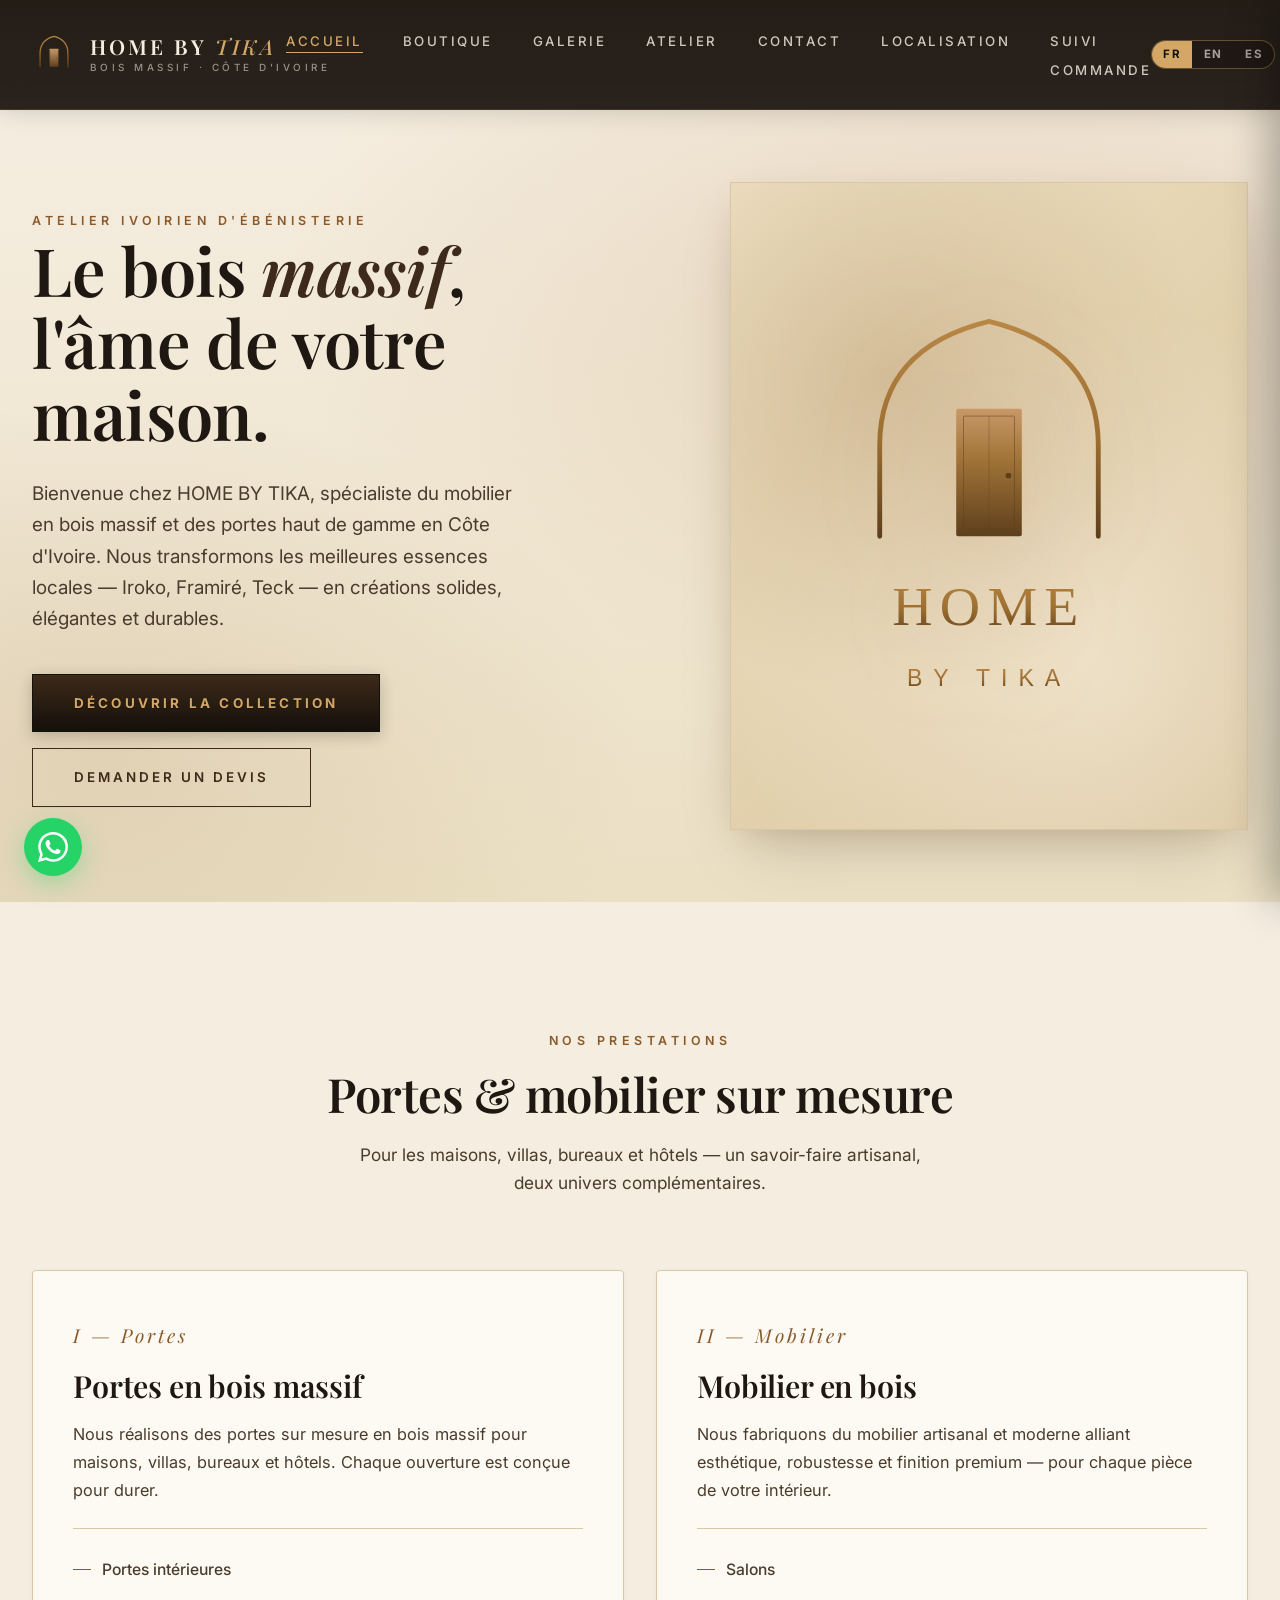
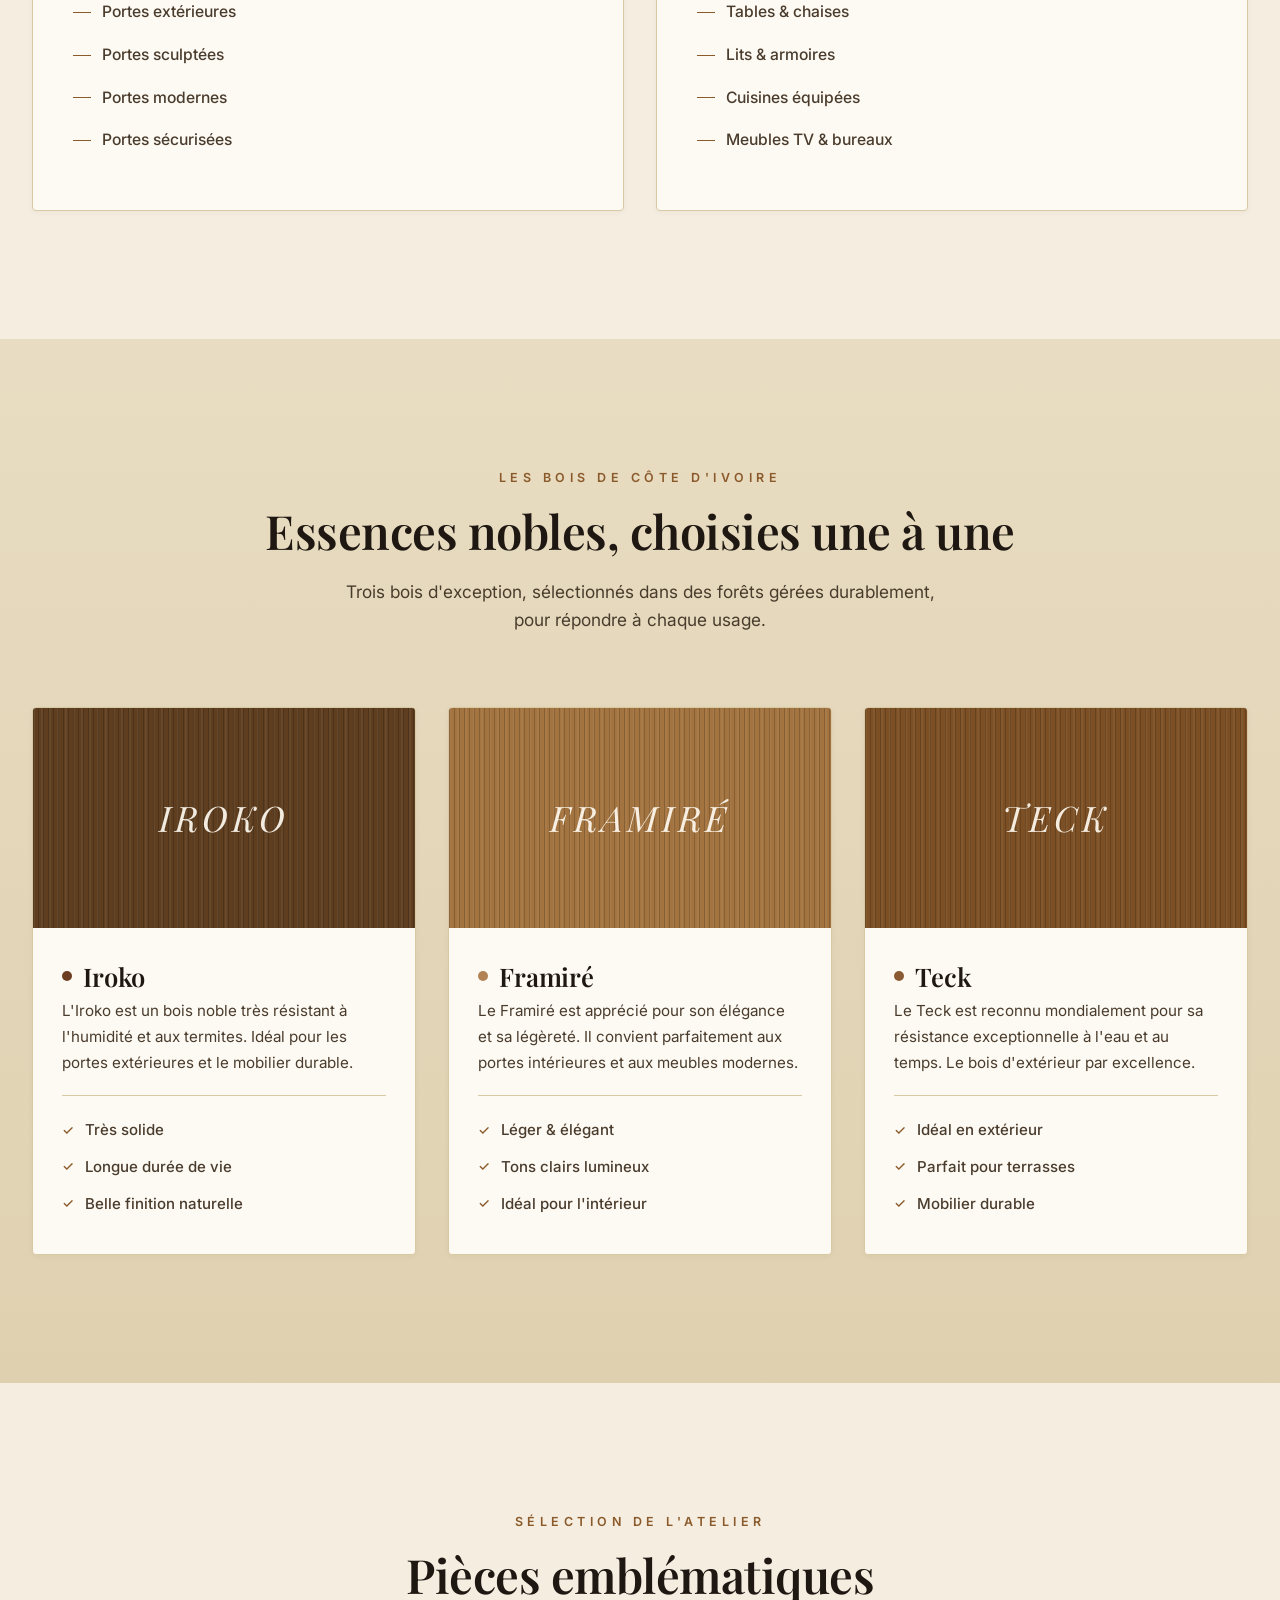
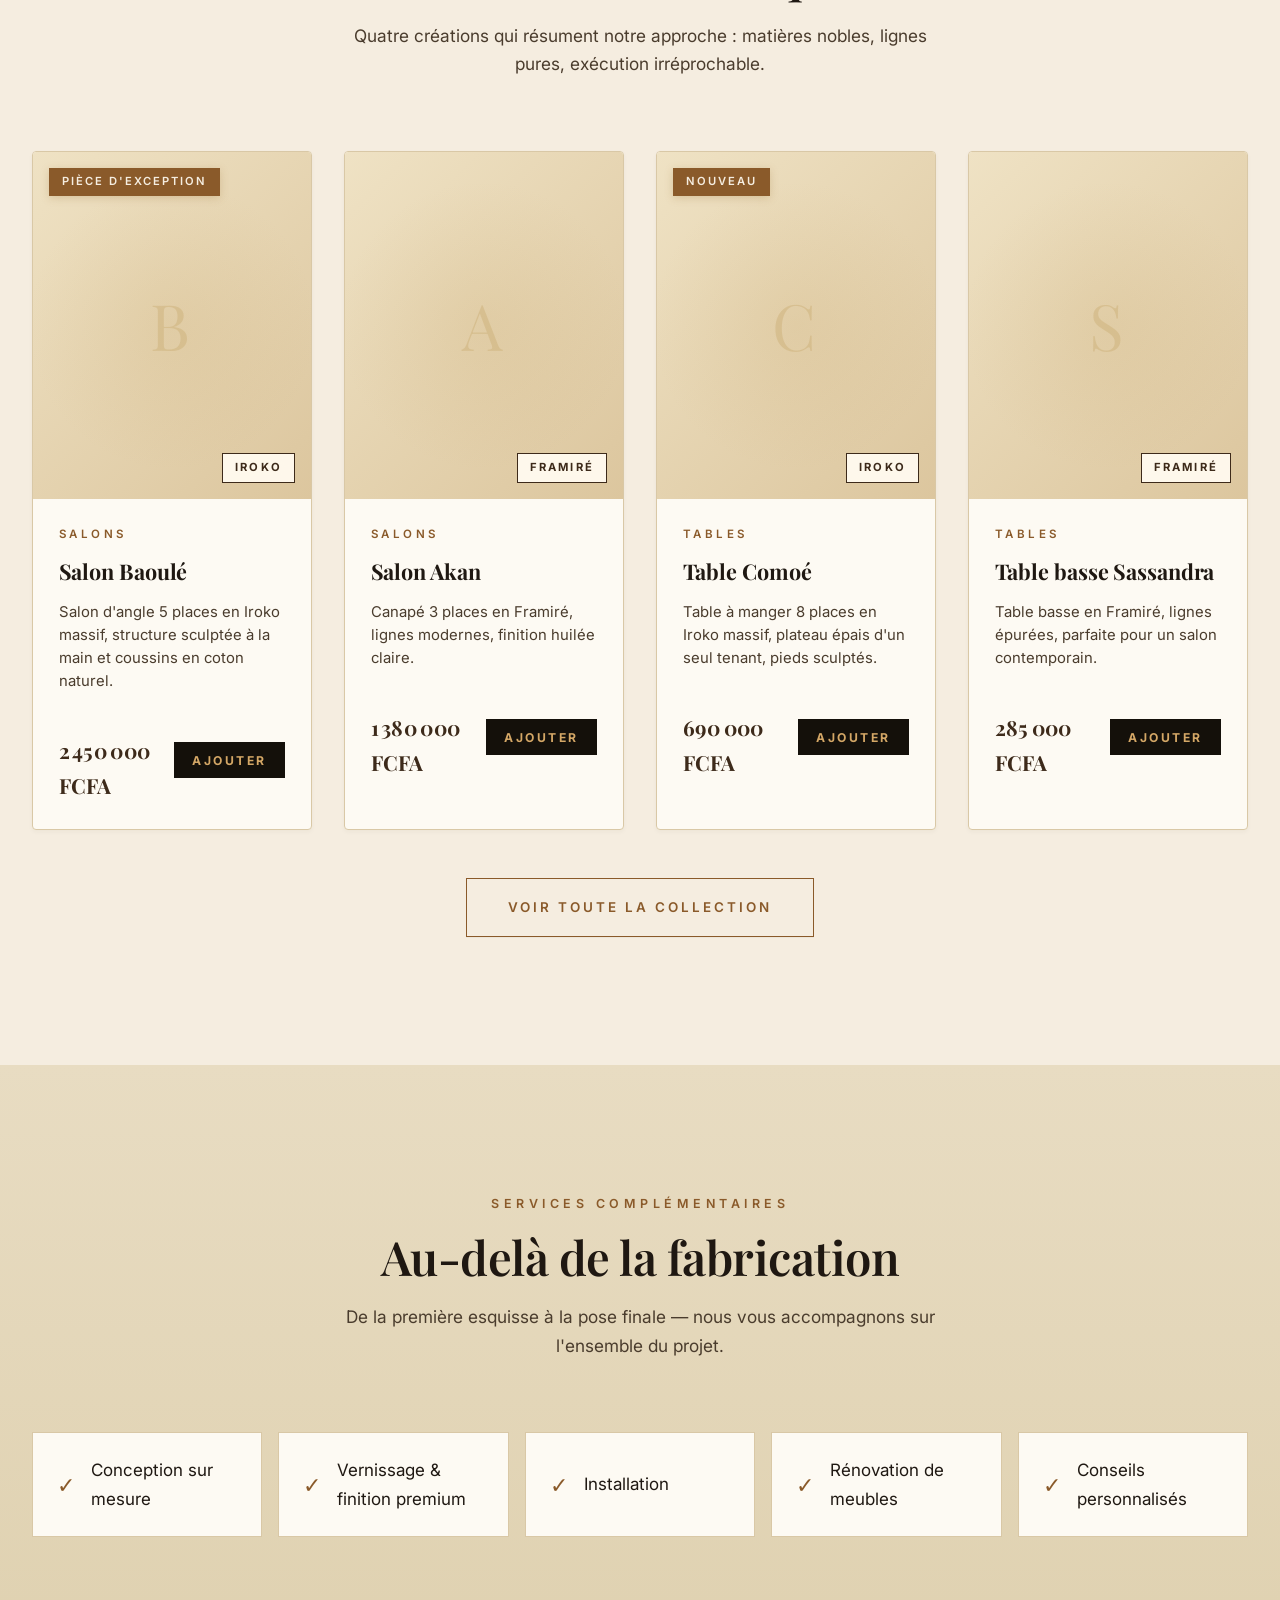
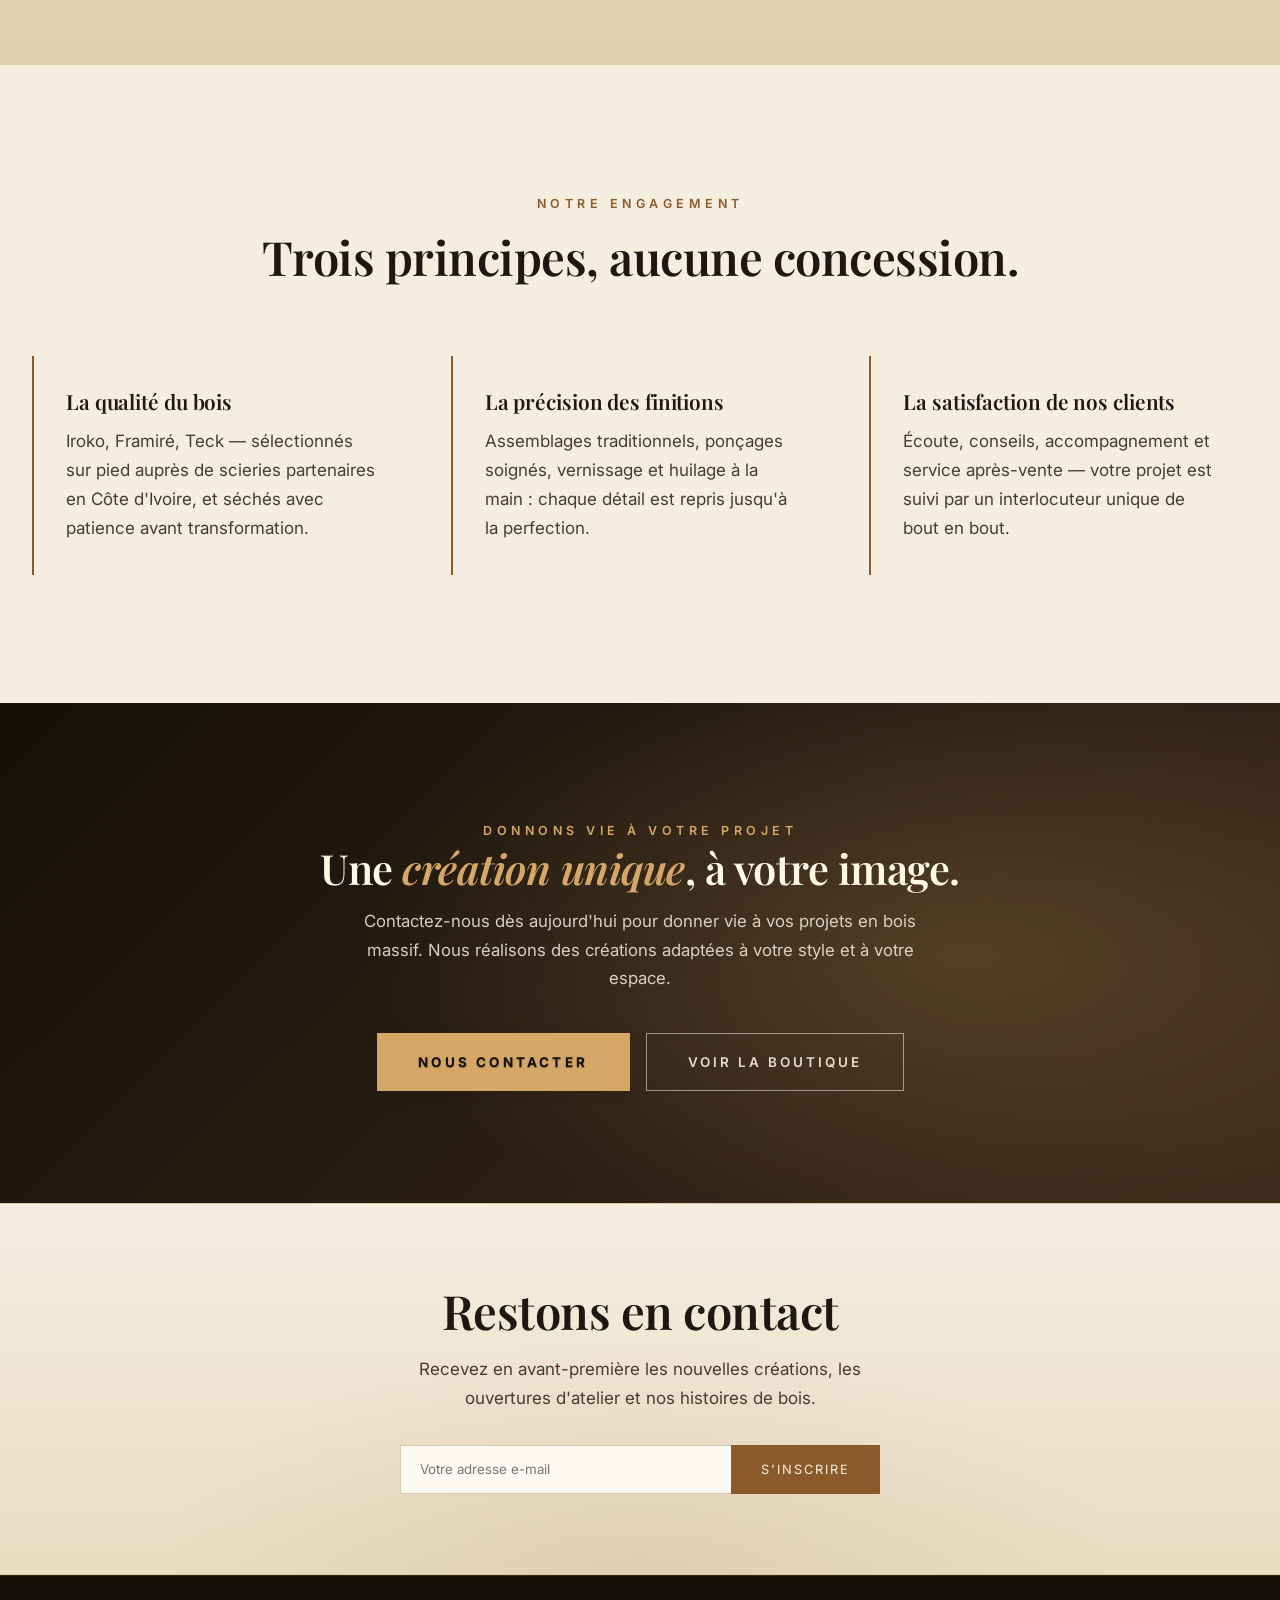
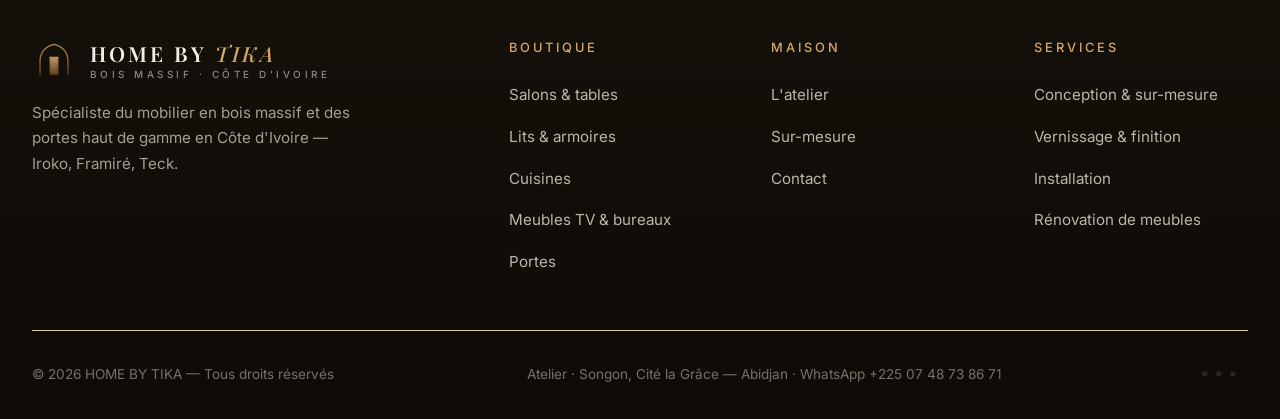
==== commit f583ac82: "Add files via upload" ====
--- a/index.html
+++ b/index.html
@@ -25,8 +25,7 @@
       <li><a href="suivi.html" data-i18n="nav.tracking">Suivi commande</a></li>
     </ul>
     <div class="nav-actions">
-      <a href="panier.html" class="cart-btn">
-        Panier <span class="cart-count" id="cart-count">0</span>
+      <a href="panier.html" class="cart-btn"><span data-i18n="nav.cart">Panier</span> <span class="cart-count" id="cart-count">0</span>
       </a>
     </div>
   </nav>
@@ -279,6 +278,7 @@
 </footer>
 
 <script src="config.js"></script>
+<script src="media-manifest.js"></script>
 <script src="i18n.js"></script>
 <script src="script.js"></script>
 </body>
--- a/styles.css
+++ b/styles.css
@@ -2249,3 +2249,152 @@
     letter-spacing: 1px !important;
   }
 }
+
+/* =================================================================
+   PLACEHOLDERS — Quand une image Cloudinary est manquante
+   ================================================================= */
+.product-image.placeholder,
+.gallery-item.placeholder {
+  background:
+    linear-gradient(135deg, var(--bg-soft) 0%, var(--line) 100%),
+    repeating-linear-gradient(90deg, rgba(156,110,48,0.08) 0px, rgba(156,110,48,0.08) 1px, transparent 1px, transparent 4px);
+  position: relative;
+}
+.product-image.placeholder::after,
+.gallery-item.placeholder::after {
+  content: '';
+  position: absolute;
+  inset: 0;
+  background-image: url('data:image/svg+xml;utf8,<svg xmlns="http://www.w3.org/2000/svg" viewBox="0 0 100 100"><path d="M 22 88 L 22 50 Q 22 18 50 8 Q 78 18 78 50 L 78 88" fill="none" stroke="%23c89968" stroke-width="2" stroke-linejoin="round"/><rect x="40" y="40" width="20" height="48" fill="%23c89968" opacity="0.5"/></svg>');
+  background-position: center;
+  background-repeat: no-repeat;
+  background-size: 40% 40%;
+  opacity: 0.5;
+}
+
+/* =================================================================
+   RESPONSIVE — Garantir aucune déformation sur mobile/tablette/desktop
+   ================================================================= */
+
+/* Images & vidéos : jamais de déformation */
+img, video {
+  max-width: 100%;
+  height: auto;
+}
+.product-photo, .product-video,
+.gallery-item img, .gallery-item video,
+.story-image.has-image,
+.hero.has-bg-image {
+  /* Garde object-fit cover pour ces zones dimensionnées par CSS */
+  object-fit: cover;
+  object-position: center;
+}
+
+/* Containers : jamais de débordement */
+.container, .nav, .hero-grid, .product-grid, .gallery-grid,
+.essences-grid, .services-grid, .features, .pillars,
+.complement-list, .map-grid, .contact-grid, .story {
+  max-width: 100%;
+}
+
+/* MOBILE (≤ 600 px) — iPhone & Android */
+@media (max-width: 600px) {
+  body { font-size: 15.5px; line-height: 1.62; }
+
+  /* Hero : pile vertical, image plus compacte */
+  .hero { min-height: auto; padding: 3rem 0 2rem; }
+  .hero-grid { grid-template-columns: 1fr; gap: 2.5rem; }
+  .hero h1 { font-size: clamp(2rem, 8vw, 2.6rem); line-height: 1.12; }
+  .hero-lede { font-size: 1rem; }
+  .hero-visual { aspect-ratio: 1.2 / 1; }
+  .hero-logo { max-width: 220px; width: 60%; }
+
+  /* Sections : moins de padding */
+  .section { padding: 3rem 0; }
+  .section-head { margin-bottom: 2rem; }
+  .section-head p { font-size: 0.98rem; }
+
+  /* Grilles : 1 colonne sur mobile */
+  .product-grid, .gallery-grid { grid-template-columns: 1fr; gap: 1.2rem; }
+  .essences-grid, .features, .pillars, .services-grid { grid-template-columns: 1fr; gap: 1.4rem; }
+  .footer-grid { grid-template-columns: 1fr; gap: 2rem; }
+  .map-grid, .contact-grid, .story { grid-template-columns: 1fr; gap: 2rem; }
+
+  /* Boutons : taille touch confortable (44px min) */
+  .btn { padding: 0.95rem 1.6rem; font-size: 0.78rem; min-height: 44px; }
+  .filter-btn, .gallery-tab { padding: 0.55rem 1rem; font-size: 0.72rem; min-height: 38px; }
+  .add-btn { padding: 0.55rem 1rem; min-height: 38px; }
+
+  /* Cartes produits : padding interne réduit */
+  .product-body { padding: 1.2rem 1rem; }
+  .product-name { font-size: 1.1rem; }
+  .product-price { font-size: 1.1rem; }
+  .product-desc { font-size: 0.88rem; }
+
+  /* Header : compact */
+  .nav { padding: 0.9rem 1rem; }
+  .brand-icon { width: 36px; height: 36px; }
+  .brand-text { font-size: 0.95rem; letter-spacing: 1.8px; }
+  .brand small { font-size: 0.48rem; letter-spacing: 1.8px; }
+
+  /* Filtres boutique en scroll horizontal sur mobile */
+  .filters {
+    overflow-x: auto;
+    flex-wrap: nowrap;
+    justify-content: flex-start;
+    padding-bottom: 0.6rem;
+    margin-left: -2rem;
+    margin-right: -2rem;
+    padding-left: 2rem;
+    padding-right: 2rem;
+    -webkit-overflow-scrolling: touch;
+  }
+  .filter-btn { white-space: nowrap; flex-shrink: 0; }
+
+  /* Pied de page contact en pile */
+  .footer-bottom { flex-direction: column; gap: 0.8rem; text-align: center; }
+  .footer-bottom span { font-size: 0.78rem; }
+
+  /* Lightbox : padding réduit */
+  .lightbox { padding: 1rem; }
+
+  /* Carte localisation : hauteur réduite */
+  #map { height: 380px; }
+
+  /* Formulaires : champs plus grands sur mobile */
+  input, textarea, select {
+    font-size: 16px; /* évite le zoom automatique iOS */
+    padding: 0.85rem 1rem;
+  }
+}
+
+/* TABLETTE (601 – 900 px) */
+@media (min-width: 601px) and (max-width: 900px) {
+  .hero-grid { grid-template-columns: 1fr; gap: 3rem; }
+  .product-grid, .gallery-grid { grid-template-columns: repeat(2, 1fr); gap: 1.5rem; }
+  .essences-grid, .features { grid-template-columns: repeat(2, 1fr); gap: 1.5rem; }
+  .footer-grid { grid-template-columns: repeat(2, 1fr); }
+  .section { padding: 4.5rem 0; }
+  .services-grid { grid-template-columns: 1fr; }
+  .map-grid, .contact-grid, .story { grid-template-columns: 1fr; }
+}
+
+/* DESKTOP (≥ 901 px) — comportement par défaut conservé */
+
+/* GRAND ÉCRAN (≥ 1600 px) — légère mise à l'échelle */
+@media (min-width: 1600px) {
+  .container { max-width: 1400px; }
+  body { font-size: 17.5px; }
+  h1 { font-size: clamp(3.5rem, 4.5vw, 5.2rem); }
+  .product-grid { grid-template-columns: repeat(auto-fill, minmax(320px, 1fr)); }
+}
+
+/* Évite tout débordement horizontal accidentel */
+html, body { overflow-x: hidden; max-width: 100vw; }
+
+/* Tableaux et long contenus : scroll si trop large */
+table, pre, code {
+  max-width: 100%;
+  overflow-x: auto;
+  word-break: break-word;
+}
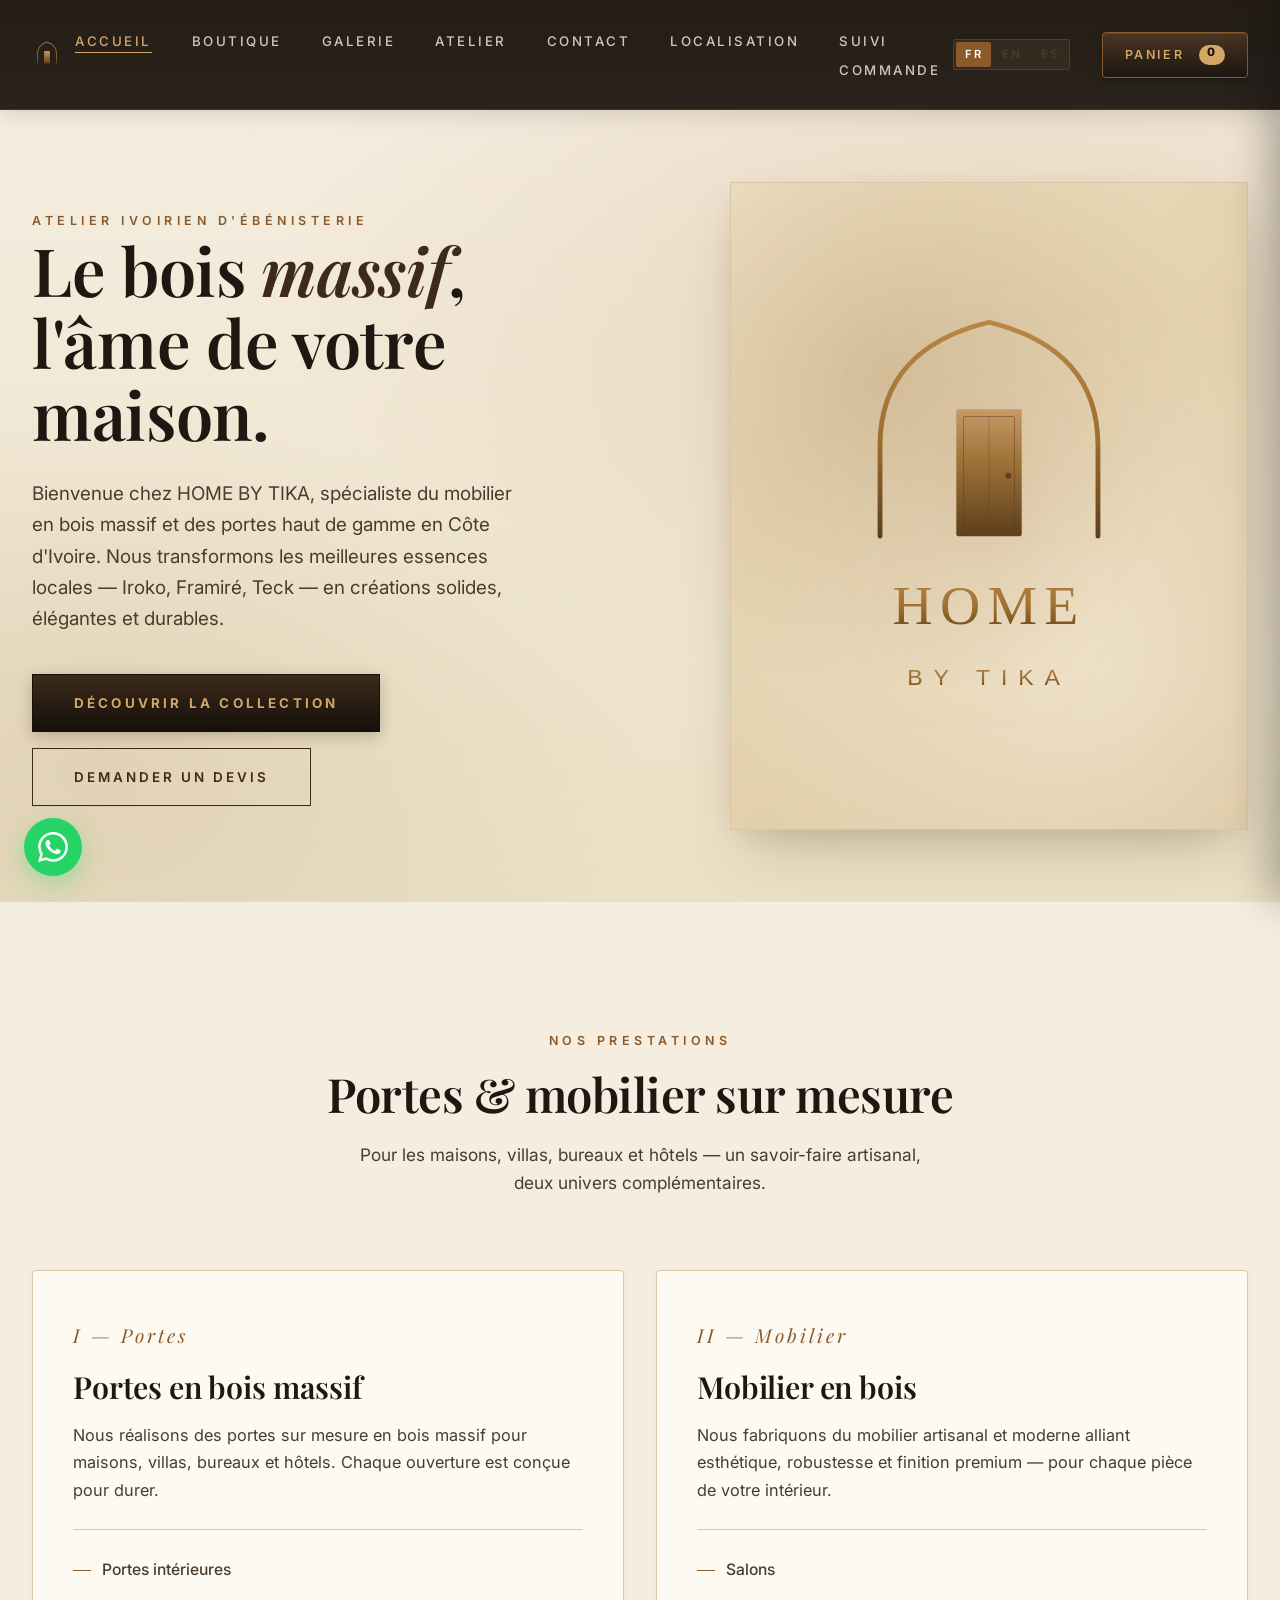
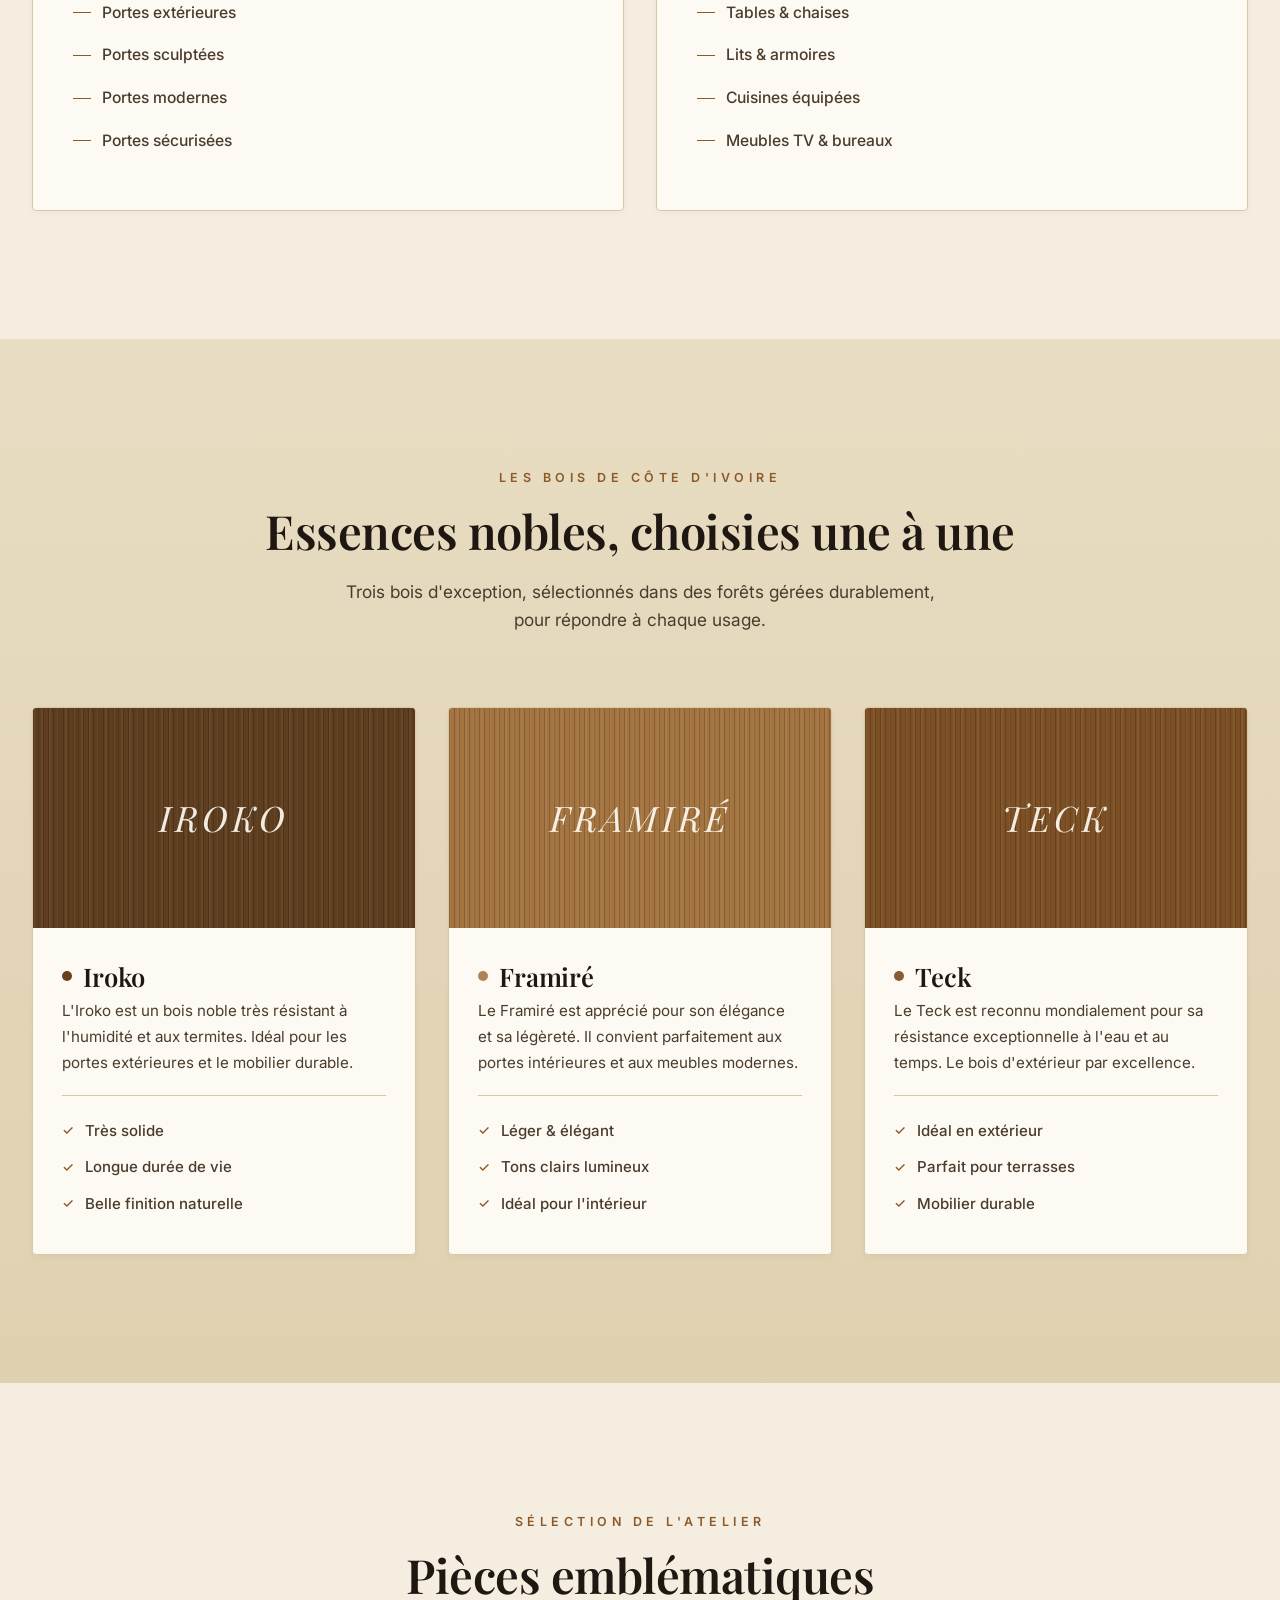
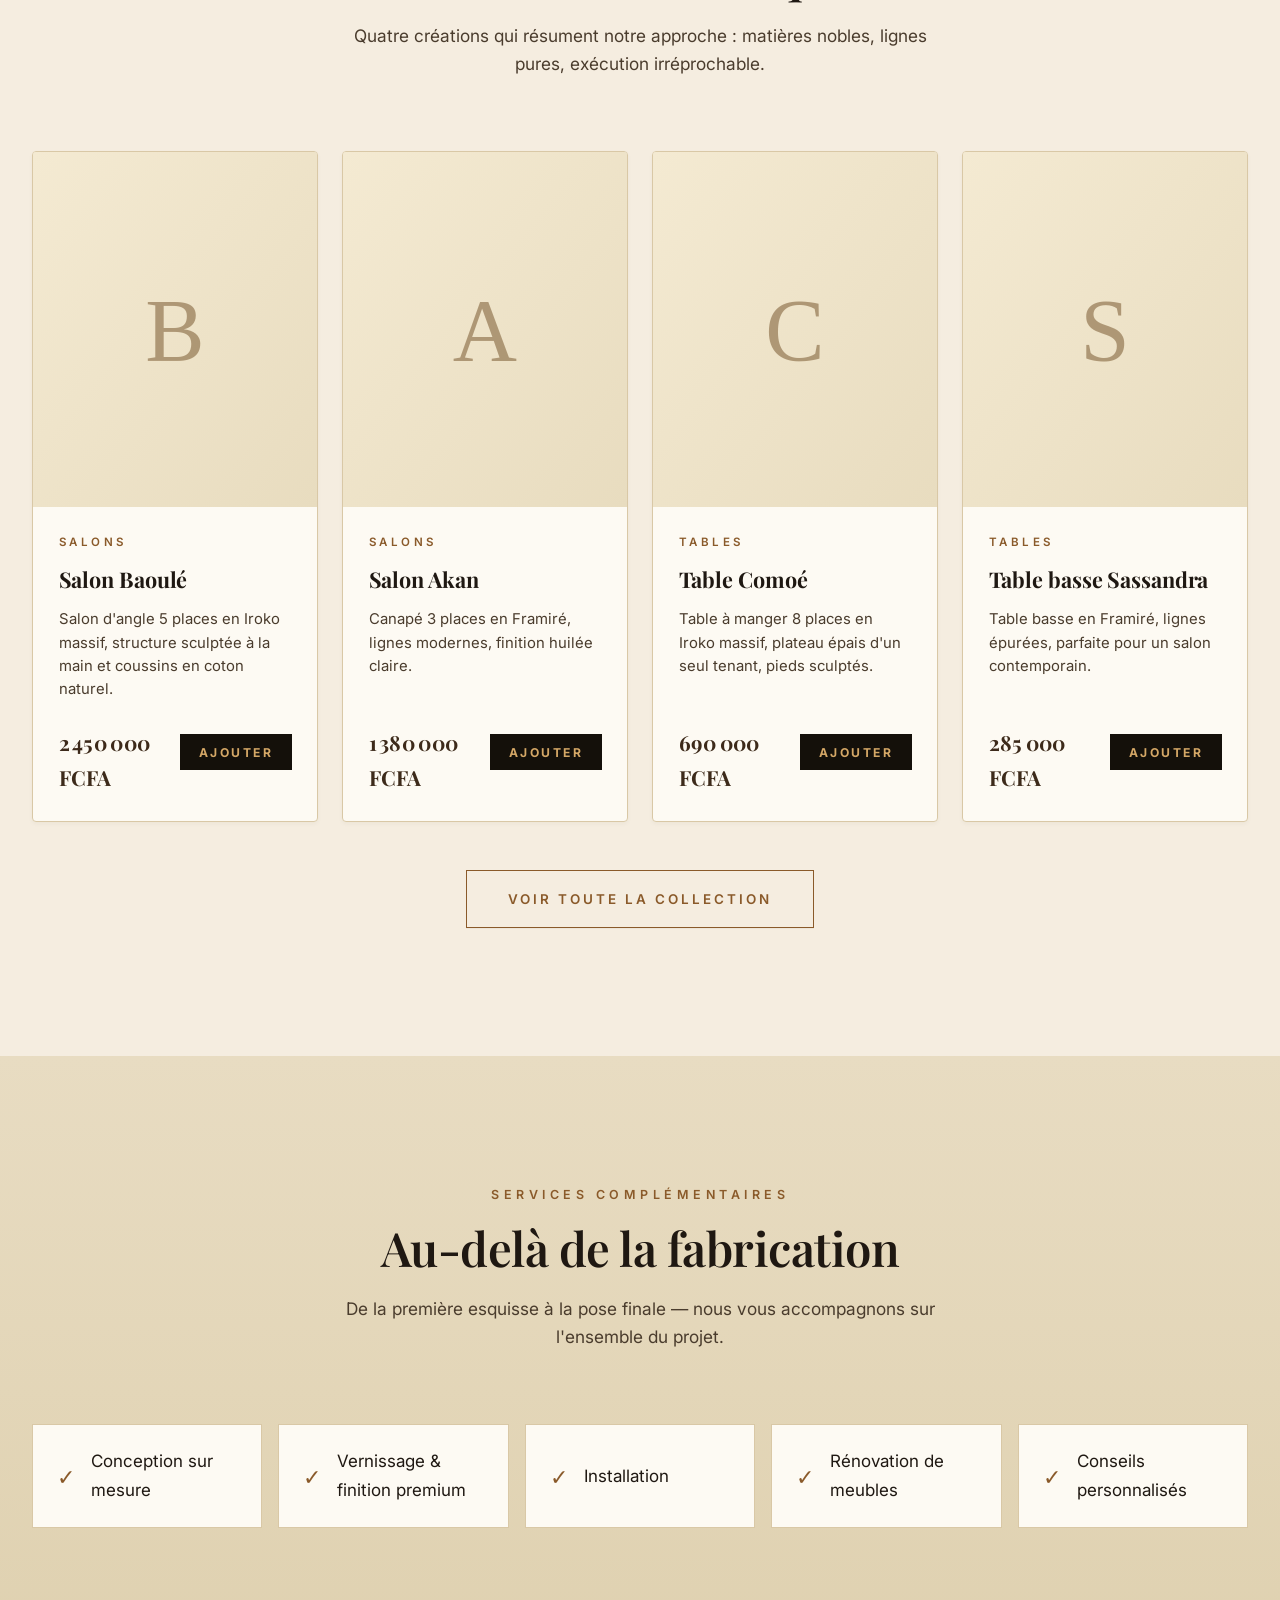
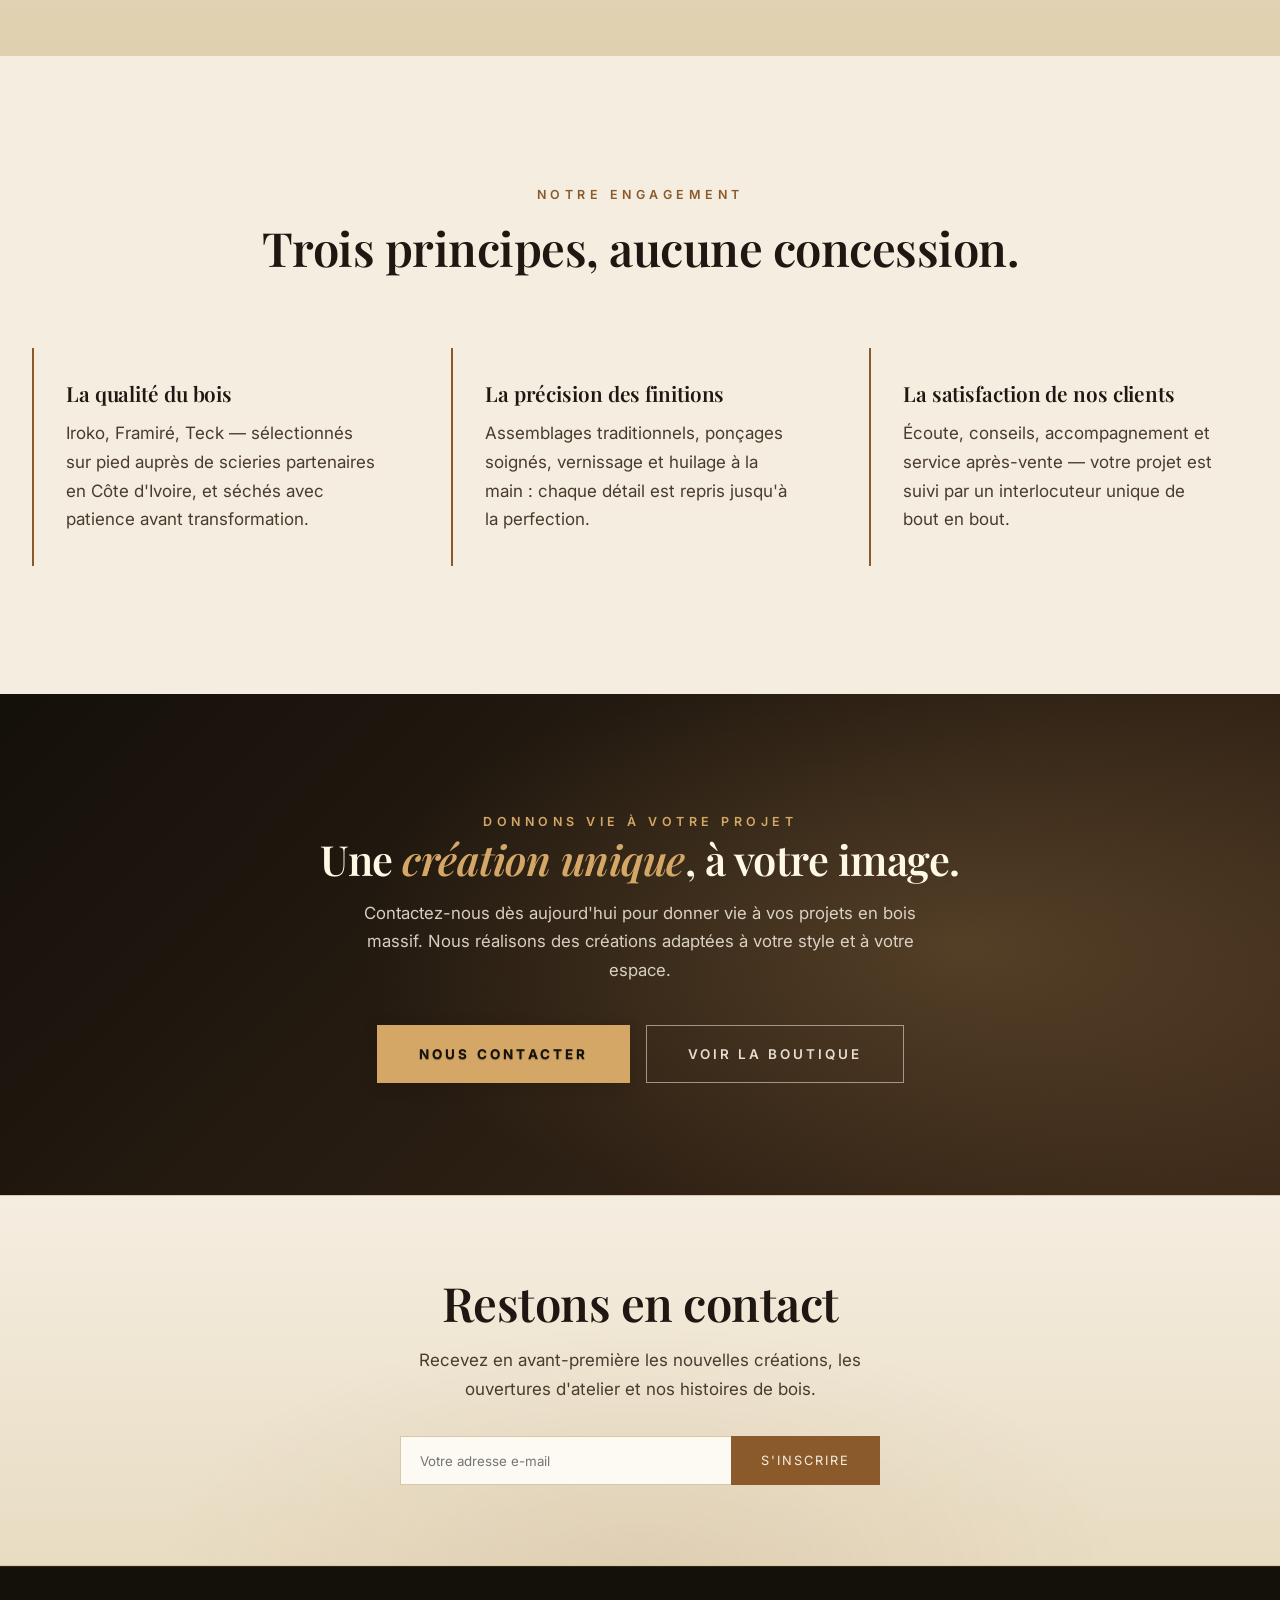
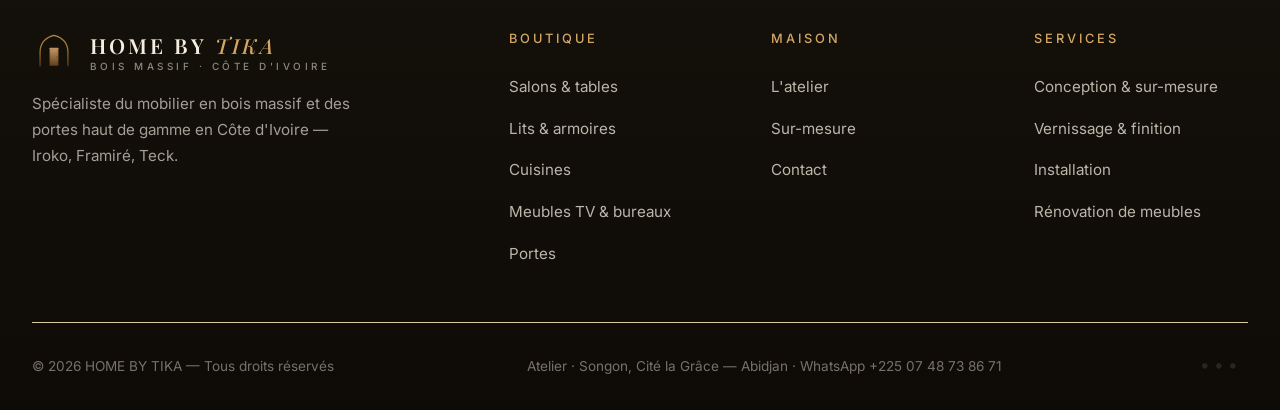
==== commit 52f4d432: "Add files via upload" ====
--- a/index.html
+++ b/index.html
@@ -69,7 +69,7 @@
         <article class="service-card">
           <div class="num">I — Portes</div>
           <h3>Portes en bois massif</h3>
-          <p>Nous réalisons des portes sur mesure en bois massif pour maisons, villas, bureaux et hôtels. Chaque ouverture est conçue pour durer.</p>
+          <p data-i18n="home.services.doors.desc">Nous réalisons des portes sur mesure en bois massif pour maisons, villas, bureaux et hôtels. Chaque ouverture est conçue pour durer.</p>
           <ul>
             <li>Portes intérieures</li>
             <li>Portes extérieures</li>
@@ -82,7 +82,7 @@
         <article class="service-card">
           <div class="num">II — Mobilier</div>
           <h3>Mobilier en bois</h3>
-          <p>Nous fabriquons du mobilier artisanal et moderne alliant esthétique, robustesse et finition premium — pour chaque pièce de votre intérieur.</p>
+          <p data-i18n="home.services.furniture.desc">Nous fabriquons du mobilier artisanal et moderne alliant esthétique, robustesse et finition premium — pour chaque pièce de votre intérieur.</p>
           <ul>
             <li>Salons</li>
             <li>Tables &amp; chaises</li>
@@ -102,7 +102,7 @@
       <div class="section-head">
         <span class="eyebrow">Les bois de Côte d'Ivoire</span>
         <h2>Essences nobles, choisies une à une</h2>
-        <p>Trois bois d'exception, sélectionnés dans des forêts gérées durablement, pour répondre à chaque usage.</p>
+        <p data-i18n="home.essences.lede">Trois bois d'exception, sélectionnés dans des forêts gérées durablement, pour répondre à chaque usage.</p>
       </div>
 
       <div class="essences-grid">
@@ -111,7 +111,7 @@
           <div class="essence-visual essence-iroko" data-label="Iroko"></div>
           <div class="essence-body">
             <h3><span class="dot iroko-dot"></span> Iroko</h3>
-            <p>L'Iroko est un bois noble très résistant à l'humidité et aux termites. Idéal pour les portes extérieures et le mobilier durable.</p>
+            <p data-i18n="home.iroko.desc">L'Iroko est un bois noble très résistant à l'humidité et aux termites. Idéal pour les portes extérieures et le mobilier durable.</p>
             <ul class="props">
               <li>Très solide</li>
               <li>Longue durée de vie</li>
@@ -124,7 +124,7 @@
           <div class="essence-visual essence-framire" data-label="Framiré"></div>
           <div class="essence-body">
             <h3><span class="dot framire-dot"></span> Framiré</h3>
-            <p>Le Framiré est apprécié pour son élégance et sa légèreté. Il convient parfaitement aux portes intérieures et aux meubles modernes.</p>
+            <p data-i18n="home.framire.desc">Le Framiré est apprécié pour son élégance et sa légèreté. Il convient parfaitement aux portes intérieures et aux meubles modernes.</p>
             <ul class="props">
               <li>Léger &amp; élégant</li>
               <li>Tons clairs lumineux</li>
@@ -137,7 +137,7 @@
           <div class="essence-visual essence-teck" data-label="Teck"></div>
           <div class="essence-body">
             <h3><span class="dot teck-dot"></span> Teck</h3>
-            <p>Le Teck est reconnu mondialement pour sa résistance exceptionnelle à l'eau et au temps. Le bois d'extérieur par excellence.</p>
+            <p data-i18n="home.teck.desc">Le Teck est reconnu mondialement pour sa résistance exceptionnelle à l'eau et au temps. Le bois d'extérieur par excellence.</p>
             <ul class="props">
               <li>Idéal en extérieur</li>
               <li>Parfait pour terrasses</li>
@@ -156,11 +156,11 @@
       <div class="section-head">
         <span class="eyebrow">Sélection de l'atelier</span>
         <h2>Pièces emblématiques</h2>
-        <p>Quatre créations qui résument notre approche : matières nobles, lignes pures, exécution irréprochable.</p>
+        <p data-i18n="home.collection.lede">Quatre créations qui résument notre approche : matières nobles, lignes pures, exécution irréprochable.</p>
       </div>
       <div class="product-grid" id="home-grid"></div>
       <div style="text-align:center; margin-top: 3rem;">
-        <a href="boutique.html" class="btn">Voir toute la collection</a>
+        <a href="boutique.html" class="btn" data-i18n="home.collection.cta">Voir toute la collection</a>
       </div>
     </div>
   </section>
@@ -192,15 +192,15 @@
       </div>
       <div class="pillars">
         <div class="pillar">
-          <h3>La qualité du bois</h3>
+          <h3 data-i18n="home.pillar1.title">La qualité du bois</h3>
           <p>Iroko, Framiré, Teck — sélectionnés sur pied auprès de scieries partenaires en Côte d'Ivoire, et séchés avec patience avant transformation.</p>
         </div>
         <div class="pillar">
-          <h3>La précision des finitions</h3>
+          <h3 data-i18n="home.pillar2.title">La précision des finitions</h3>
           <p>Assemblages traditionnels, ponçages soignés, vernissage et huilage à la main : chaque détail est repris jusqu'à la perfection.</p>
         </div>
         <div class="pillar">
-          <h3>La satisfaction de nos clients</h3>
+          <h3 data-i18n="home.pillar3.title">La satisfaction de nos clients</h3>
           <p>Écoute, conseils, accompagnement et service après-vente — votre projet est suivi par un interlocuteur unique de bout en bout.</p>
         </div>
       </div>
@@ -214,8 +214,8 @@
       <h2>Une <em>création unique</em>, à votre image.</h2>
       <p>Contactez-nous dès aujourd'hui pour donner vie à vos projets en bois massif. Nous réalisons des créations adaptées à votre style et à votre espace.</p>
       <div class="btn-row" style="justify-content: center;">
-        <a href="contact.html" class="btn btn-primary">Nous contacter</a>
-        <a href="boutique.html" class="btn btn-ghost">Voir la boutique</a>
+        <a href="contact.html" class="btn btn-primary" data-i18n="home.cta.contact">Nous contacter</a>
+        <a href="boutique.html" class="btn btn-ghost" data-i18n="home.cta.shop">Voir la boutique</a>
       </div>
     </div>
   </section>
@@ -223,11 +223,11 @@
   <!-- NEWSLETTER -->
   <section class="newsletter">
     <div class="container">
-      <h2>Restons en contact</h2>
-      <p>Recevez en avant-première les nouvelles créations, les ouvertures d'atelier et nos histoires de bois.</p>
+      <h2 data-i18n="home.newsletter.title">Restons en contact</h2>
+      <p data-i18n="home.newsletter.lede">Recevez en avant-première les nouvelles créations, les ouvertures d'atelier et nos histoires de bois.</p>
       <form class="newsletter-form" id="newsletter-form">
-        <input type="email" name="email" placeholder="Votre adresse e-mail" required>
-        <button type="submit">S'inscrire</button>
+        <input type="email" name="email" placeholder="Votre adresse e-mail" data-i18n-attr="placeholder:home.newsletter.placeholder" required>
+        <button type="submit" data-i18n="home.newsletter.cta">S'inscrire</button>
       </form>
     </div>
   </section>
@@ -281,5 +281,6 @@
 <script src="media-manifest.js"></script>
 <script src="i18n.js"></script>
 <script src="script.js"></script>
+<script src="quote-request.js"></script>
 </body>
 </html>
--- a/styles.css
+++ b/styles.css
@@ -2398,3 +2398,640 @@
   overflow-x: auto;
   word-break: break-word;
 }
+
+/* =========================================================
+   HOME BY TIKA — Placeholders SVG (v2 — additif)
+   ----------------------------------------------------------
+   Quand une image est manquante/404, HBT_handleImageError la
+   remplace par un SVG inline élégant. Ce style ajuste juste
+   le rendu (object-fit, opacity légère, transition douce).
+   ========================================================= */
+img[data-hbt-fallback="1"] {
+  object-fit: contain;
+  background: linear-gradient(135deg, #f4ead2 0%, #e8dcbf 100%);
+  opacity: 0.92;
+  transition: opacity 0.3s ease;
+}
+.hbt-placeholder {
+  position: relative;
+}
+.hbt-placeholder::after {
+  content: '';
+  position: absolute;
+  inset: 0;
+  pointer-events: none;
+  border: 1px solid rgba(200, 153, 104, 0.18);
+}
+
+/* =========================================================
+   HOME BY TIKA — RESPONSIVE POLISH v2 (additif, ne casse rien)
+   ----------------------------------------------------------
+   Menu hamburger mobile, touch targets, object-fit garanti.
+   ========================================================= */
+
+/* Bouton hamburger (caché desktop, visible mobile/tablette) */
+.hbt-burger {
+  display: none;
+  background: transparent;
+  border: 1px solid rgba(200, 153, 104, 0.4);
+  color: var(--gold);
+  width: 44px;
+  height: 44px;
+  cursor: pointer;
+  border-radius: 4px;
+  padding: 0;
+  align-items: center;
+  justify-content: center;
+  flex-direction: column;
+  gap: 4px;
+  margin-left: 0.6rem;
+}
+.hbt-burger span {
+  display: block;
+  width: 22px;
+  height: 2px;
+  background: currentColor;
+  transition: transform 0.3s ease, opacity 0.2s ease;
+}
+.hbt-burger.open span:nth-child(1) { transform: translateY(6px) rotate(45deg); }
+.hbt-burger.open span:nth-child(2) { opacity: 0; }
+.hbt-burger.open span:nth-child(3) { transform: translateY(-6px) rotate(-45deg); }
+
+/* Drawer mobile */
+.hbt-drawer {
+  position: fixed;
+  top: 0; right: -100%;
+  width: min(82vw, 340px);
+  height: 100vh;
+  background: var(--bg-card, #1a1820);
+  border-left: 1px solid rgba(200, 153, 104, 0.25);
+  z-index: 9998;
+  padding: 5rem 1.5rem 2rem;
+  transition: right 0.32s cubic-bezier(0.4, 0, 0.2, 1);
+  overflow-y: auto;
+  box-shadow: -10px 0 30px rgba(0, 0, 0, 0.4);
+}
+.hbt-drawer.open { right: 0; }
+.hbt-drawer ul { list-style: none; margin: 0; padding: 0; }
+.hbt-drawer li { margin-bottom: 0.2rem; }
+.hbt-drawer a {
+  display: block;
+  color: var(--ivory, #f5ede0);
+  font-size: 0.95rem;
+  letter-spacing: 1.5px;
+  text-transform: uppercase;
+  font-weight: 600;
+  text-decoration: none;
+  padding: 0.95rem 0.8rem;
+  border-bottom: 1px solid rgba(200, 153, 104, 0.12);
+  transition: background 0.2s ease, color 0.2s ease;
+}
+.hbt-drawer a:hover, .hbt-drawer a.active {
+  background: rgba(200, 153, 104, 0.08);
+  color: var(--gold, #c89968);
+  padding-left: 1.2rem;
+}
+.hbt-drawer-overlay {
+  position: fixed;
+  inset: 0;
+  background: rgba(0, 0, 0, 0.55);
+  backdrop-filter: blur(3px);
+  z-index: 9997;
+  opacity: 0;
+  pointer-events: none;
+  transition: opacity 0.3s ease;
+}
+.hbt-drawer-overlay.open { opacity: 1; pointer-events: auto; }
+
+/* Affiche le hamburger sur tablette/mobile */
+@media (max-width: 900px) {
+  .hbt-burger { display: inline-flex; }
+  /* La nav-links existante est déjà cachée par les media queries en place */
+}
+
+/* Touch targets : ≥ 44×44 px sur mobile */
+@media (max-width: 720px) {
+  .btn, .filter-btn, .add-btn, .gallery-tab, .admin-btn,
+  button[type="submit"], button[type="button"] {
+    min-height: 44px;
+    padding-top: 0.7rem;
+    padding-bottom: 0.7rem;
+  }
+  input, select, textarea {
+    font-size: 16px;  /* évite zoom auto iOS */
+    min-height: 44px;
+  }
+  textarea { min-height: 90px; }
+}
+
+/* Images/vidéos jamais étirées, jamais débordantes */
+img, video {
+  max-width: 100%;
+  height: auto;
+}
+.product-photo, .gallery-item img, .gallery-item video,
+.product-video, .essence-visual {
+  object-fit: cover;
+  object-position: center;
+}
+.hero-logo, .brand-icon {
+  object-fit: contain;
+}
+
+/* Conteneurs : marges latérales mobile, pas de débordement */
+@media (max-width: 560px) {
+  .container { padding-left: 1.1rem; padding-right: 1.1rem; }
+  h1 { font-size: clamp(1.8rem, 8vw, 2.6rem); line-height: 1.15; }
+  h2 { font-size: clamp(1.4rem, 6vw, 2rem); line-height: 1.2; }
+  .product-grid {
+    grid-template-columns: repeat(auto-fill, minmax(min(100%, 280px), 1fr));
+    gap: 1rem;
+  }
+  .gallery-grid {
+    grid-template-columns: repeat(auto-fill, minmax(min(100%, 240px), 1fr));
+    gap: 0.8rem;
+  }
+  .filters { gap: 0.4rem; }
+  .filter-btn { font-size: 0.72rem; padding: 0.55rem 0.85rem; }
+  .cta-banner h2 { font-size: clamp(1.5rem, 7vw, 2.4rem); }
+}
+
+/* Tablette : grilles 2 colonnes max pour ne pas étirer */
+@media (min-width: 561px) and (max-width: 900px) {
+  .product-grid { grid-template-columns: repeat(2, 1fr); }
+  .essences-grid, .pillars { grid-template-columns: 1fr; }
+}
+
+/* Admin tables → scroll horizontal si besoin (sécurité) */
+.admin-grid, .product-grid, .gallery-grid {
+  max-width: 100%;
+}
+
+/* =========================================================
+   HOME BY TIKA — PREMIUM POLISH v2 (additif, ne casse rien)
+   ----------------------------------------------------------
+   Animations fluides, fade-in images, smooth-reveal scroll,
+   focus rings premium, transitions soignées partout.
+   ========================================================= */
+
+/* === Smooth scroll global === */
+html { scroll-behavior: smooth; }
+@media (prefers-reduced-motion: reduce) {
+  html { scroll-behavior: auto; }
+  *, *::before, *::after {
+    animation-duration: 0.01ms !important;
+    animation-iteration-count: 1 !important;
+    transition-duration: 0.01ms !important;
+    scroll-behavior: auto !important;
+  }
+}
+
+/* === Image fade-in premium (couplé à HBT.refreshImages) === */
+img {
+  transition: opacity 0.4s cubic-bezier(0.25, 0.1, 0.25, 1);
+}
+img.hbt-img-loaded {
+  opacity: 1 !important;
+}
+
+/* === Smooth reveal au scroll (Intersection Observer) === */
+.hbt-reveal-init {
+  opacity: 0;
+  transform: translateY(18px);
+  transition: opacity 0.7s cubic-bezier(0.25, 0.1, 0.25, 1),
+              transform 0.7s cubic-bezier(0.25, 0.1, 0.25, 1);
+  will-change: opacity, transform;
+}
+.hbt-reveal-init.hbt-revealed {
+  opacity: 1;
+  transform: none;
+}
+
+/* === Focus rings premium (accessibilité + élégance) === */
+:focus-visible {
+  outline: 2px solid #c89968;
+  outline-offset: 2px;
+  border-radius: 2px;
+}
+button:focus-visible, a:focus-visible {
+  box-shadow: 0 0 0 3px rgba(200, 153, 104, 0.25);
+}
+input:focus-visible, textarea:focus-visible, select:focus-visible {
+  outline-color: #c89968;
+  outline-offset: 0;
+}
+
+/* === Hover transitions premium === */
+.btn, .filter-btn, .add-btn, .admin-btn, .gallery-tab,
+.cart-btn, .product-card, .essence-card, .service-card {
+  will-change: transform;
+  transition: all 0.28s cubic-bezier(0.25, 0.1, 0.25, 1);
+}
+.product-card:hover {
+  transform: translateY(-4px);
+  box-shadow: 0 22px 44px rgba(60, 48, 32, 0.14);
+}
+
+/* === Loading skeleton (pour les états async) === */
+.hbt-skeleton {
+  background: linear-gradient(
+    90deg,
+    rgba(244, 234, 210, 0.4) 0%,
+    rgba(232, 220, 191, 0.6) 50%,
+    rgba(244, 234, 210, 0.4) 100%
+  );
+  background-size: 200% 100%;
+  animation: hbt-skeleton-shine 1.6s ease-in-out infinite;
+  border-radius: 3px;
+}
+@keyframes hbt-skeleton-shine {
+  0%   { background-position: 200% 0; }
+  100% { background-position: -200% 0; }
+}
+
+/* === Touch tap highlight (mobile premium) === */
+a, button, .filter-btn, .gallery-tab, .product-card, .cart-btn {
+  -webkit-tap-highlight-color: rgba(200, 153, 104, 0.18);
+}
+
+/* === Anti-FOUC pour le hero === */
+.hero-eyebrow, .hero h1, .hero-lede {
+  animation: hbt-fade-up 0.7s cubic-bezier(0.25, 0.1, 0.25, 1) both;
+}
+.hero .btn-row { animation: hbt-fade-up 0.7s 0.15s cubic-bezier(0.25, 0.1, 0.25, 1) both; }
+@keyframes hbt-fade-up {
+  from { opacity: 0; transform: translateY(14px); }
+  to   { opacity: 1; transform: none; }
+}
+
+/* === Toast global premium === */
+#hbt-global-toast strong { color: #c89968; font-weight: 600; }
+
+/* === Mobile premium polish (iPhone safe-area, iOS scroll) === */
+@supports (padding: env(safe-area-inset-bottom)) {
+  body { padding-bottom: env(safe-area-inset-bottom); }
+  .site-footer { padding-bottom: max(2rem, env(safe-area-inset-bottom)); }
+  .hbt-drawer { padding-bottom: max(2rem, env(safe-area-inset-bottom)); }
+}
+
+/* === iOS : pas de zoom sur focus input === (déjà fait dans responsive polish, renforcé ici) */
+@media screen and (max-width: 760px) {
+  input, select, textarea, button {
+    -webkit-appearance: none;
+    appearance: none;
+    border-radius: 2px;
+  }
+  input[type="checkbox"], input[type="radio"] { -webkit-appearance: auto; appearance: auto; }
+}
+
+/* === Performance : will-change uniquement sur les éléments interactifs === */
+.gallery-item, .product-card { contain: layout style paint; }
+
+/* === GPU-accelerated transforms pour les vidéos === */
+.product-video, .gallery-item video {
+  transform: translateZ(0);
+  backface-visibility: hidden;
+}
+
+/* === Premium scrollbar (WebKit) === */
+::-webkit-scrollbar { width: 10px; height: 10px; }
+::-webkit-scrollbar-track { background: transparent; }
+::-webkit-scrollbar-thumb {
+  background: rgba(200, 153, 104, 0.35);
+  border-radius: 5px;
+}
+::-webkit-scrollbar-thumb:hover { background: rgba(200, 153, 104, 0.55); }
+
+/* === Selection couleur (premium feel) === */
+::selection {
+  background: rgba(200, 153, 104, 0.35);
+  color: inherit;
+}
+
+/* === Disabled states cohérents === */
+button:disabled, input:disabled, select:disabled, textarea:disabled {
+  opacity: 0.55;
+  cursor: not-allowed;
+}
+
+/* === Animations désactivées pour print === */
+@media print {
+  *, *::before, *::after { animation: none !important; transition: none !important; }
+  .hbt-burger, .hbt-drawer, .site-footer, .cart-btn { display: none !important; }
+}
+
+/* =========================================================
+   HOME BY TIKA — PRODUCTION FIX v3 (overflow + cards + perf)
+   ----------------------------------------------------------
+   Élimine tout overflow horizontal, parfait les cartes produits,
+   lazy-load + Cloudinary optimisation. Additif uniquement.
+   ========================================================= */
+
+/* === NO OVERFLOW — RACINE === */
+*, *::before, *::after { box-sizing: border-box; }
+html, body {
+  overflow-x: hidden !important;
+  max-width: 100vw;
+  width: 100%;
+}
+body { position: relative; }
+
+/* Toute classe container reste dans le viewport */
+.container, .nav, main, section, .hero, .footer-grid, .product-grid,
+.gallery-grid, .filters, .admin-grid, .hbt-products-list {
+  max-width: 100%;
+}
+.container { box-sizing: border-box; }
+
+/* Médias jamais débordants */
+img, video, iframe, svg { max-width: 100%; height: auto; }
+
+/* === CARTES PRODUITS — alignement parfait === */
+.product-grid {
+  display: grid;
+  grid-template-columns: repeat(auto-fill, minmax(min(100%, 280px), 1fr));
+  gap: 1.5rem;
+  align-items: stretch;
+}
+.product-card {
+  display: flex;
+  flex-direction: column;
+  height: 100%;
+  min-width: 0;  /* Permet au flex/grid de shrink correctement */
+}
+.product-card .product-image {
+  aspect-ratio: 4 / 5;
+  overflow: hidden;
+  position: relative;
+}
+.product-card .product-body {
+  display: flex;
+  flex-direction: column;
+  flex: 1;
+}
+.product-card .product-desc {
+  flex: 1;  /* Pousse le footer vers le bas pour alignement parfait */
+}
+.product-card .product-foot {
+  margin-top: auto;
+  display: flex;
+  align-items: center;
+  justify-content: space-between;
+  gap: 0.6rem;
+}
+.product-card .product-name {
+  /* Tronque le titre à 2 lignes max pour aligner toutes les cartes */
+  display: -webkit-box;
+  -webkit-line-clamp: 2;
+  -webkit-box-orient: vertical;
+  overflow: hidden;
+}
+
+/* === BOUTONS panier visible + accessible === */
+.cart-btn {
+  position: relative;
+  white-space: nowrap;
+  min-height: 38px;
+  display: inline-flex;
+  align-items: center;
+  gap: 0.4rem;
+}
+.cart-count {
+  display: inline-flex;
+  align-items: center;
+  justify-content: center;
+  min-width: 20px;
+  height: 20px;
+  padding: 0 6px;
+  background: var(--gold, #c89968);
+  color: #fff;
+  border-radius: 999px;
+  font-size: 0.72rem;
+  font-weight: 700;
+  line-height: 1;
+}
+
+/* === NAVBAR responsive — assure que le panier reste visible === */
+.nav {
+  display: flex;
+  align-items: center;
+  justify-content: space-between;
+  gap: 0.8rem;
+  flex-wrap: nowrap;
+}
+.nav-actions { display: flex; align-items: center; gap: 0.6rem; flex-shrink: 0; }
+.brand { flex-shrink: 1; min-width: 0; }
+.brand-text { overflow: hidden; text-overflow: ellipsis; }
+
+@media (max-width: 900px) {
+  .brand small { display: none; }  /* libère de la place pour panier */
+}
+@media (max-width: 380px) {
+  .brand-text em { display: none; }
+  .cart-btn span:first-child { display: none; }
+  .cart-btn { padding: 0.5rem 0.8rem; }
+}
+
+/* === LAZY LOADING fade-in (en complément du fade-in dans hardening) === */
+img[loading="lazy"]:not(.hbt-img-loaded) {
+  opacity: 0.001;  /* invisible mais layout-stable */
+}
+img[loading="lazy"].hbt-img-loaded {
+  opacity: 1;
+}
+
+/* === Stabilité layout : aspect-ratio sur toutes les images produits === */
+.product-photo, .gallery-item img {
+  width: 100%;
+  display: block;
+}
+
+/* SUPPRIMÉ v5 : skeleton 320px causait une grande zone claire sur mobile.
+   Les 23 produits du manifeste s'affichent instantanément (sync), et
+   l'aspect-ratio 4/5 sur .product-image réserve déjà la place sans skeleton.
+   .product-grid:empty::before {...} retiré pour éviter le bloc clair perçu
+   comme "page blanche" sur petits écrans. */
+
+/* === Touch targets garantis sur mobile (44×44) === */
+@media (max-width: 760px) {
+  .add-btn, .filter-btn, .cart-btn {
+    min-height: 44px;
+    display: inline-flex;
+    align-items: center;
+    justify-content: center;
+  }
+}
+
+/* === Filters scroll horizontal sur mobile (au lieu de wrap) === */
+.filters {
+  display: flex;
+  flex-wrap: wrap;
+  gap: 0.6rem;
+  margin-bottom: 2.5rem;
+}
+@media (max-width: 560px) {
+  .filters {
+    flex-wrap: nowrap;
+    overflow-x: auto;
+    -webkit-overflow-scrolling: touch;
+    scrollbar-width: thin;
+    padding-bottom: 0.6rem;
+    /* Indique qu'on peut scroller : fade à droite */
+    mask-image: linear-gradient(to right, black 95%, transparent 100%);
+  }
+  .filter-btn { flex-shrink: 0; }
+}
+
+/* =========================================================
+   HOME BY TIKA — FIX BOUTIQUE + MOBILE v7 (sans changer le design)
+   ----------------------------------------------------------
+   Cible précisément :
+   • Espace vide avant les produits de la boutique
+   • Affichage rapide sur mobile + grilles 1-2 col
+   • Pas de débordement, tailles polices ajustées
+   ========================================================= */
+
+/* Spinner doré utilisé par le loader boutique */
+@keyframes hbt-spin { to { transform: rotate(360deg); } }
+
+/* === BOUTIQUE : réduit l'espace vertical avant les produits === */
+.shop-header { padding-top: 3.5rem; padding-bottom: 2rem; }
+.shop-section { padding-top: 1.5rem; padding-bottom: 4rem; }
+.shop-section .filters { margin-bottom: 1.6rem; }
+@media (max-width: 720px) {
+  .shop-header { padding-top: 2rem; padding-bottom: 1.2rem; }
+  .shop-header h1 { margin-bottom: 0.6rem; }
+  .shop-header p { font-size: 0.92rem; line-height: 1.5; max-width: 100%; }
+  .shop-section { padding-top: 0.8rem; padding-bottom: 2.5rem; }
+}
+
+/* === LOADER premium boutique === */
+.shop-loader {
+  background: linear-gradient(180deg, rgba(200,153,104,0.04) 0%, transparent 100%);
+  border-radius: 4px;
+  min-height: 280px;
+}
+
+/* === MOBILE : grille produits 1-2 cols sans débordement === */
+@media (max-width: 560px) {
+  .product-grid {
+    grid-template-columns: 1fr;
+    gap: 1rem;
+  }
+}
+@media (min-width: 561px) and (max-width: 900px) {
+  .product-grid {
+    grid-template-columns: repeat(2, 1fr);
+    gap: 1.2rem;
+  }
+}
+
+/* === MOBILE : galerie 2 cols, atelier visible === */
+@media (max-width: 560px) {
+  .gallery-grid {
+    grid-template-columns: 1fr 1fr;
+    gap: 0.8rem;
+  }
+  .gallery-item { aspect-ratio: 4/5; }
+  .gallery-tabs {
+    gap: 0.4rem;
+    flex-wrap: nowrap;
+    overflow-x: auto;
+    -webkit-overflow-scrolling: touch;
+    padding-bottom: 0.4rem;
+  }
+  .gallery-tab { flex-shrink: 0; padding: 0.55rem 1rem; font-size: 0.75rem; }
+}
+
+/* === MOBILE : page-header partout : moins d'espace, plus lisible === */
+@media (max-width: 560px) {
+  .page-header { padding: 2.4rem 0 1.4rem; }
+  .page-header h1 { font-size: clamp(1.6rem, 7vw, 2.2rem); margin-bottom: 0.5rem; }
+  .page-header p { font-size: 0.92rem; line-height: 1.5; }
+  .page-header .container { padding: 0 1rem; }
+  .hero { padding-top: 2rem; padding-bottom: 2rem; }
+  .hero h1 { font-size: clamp(1.8rem, 8vw, 2.6rem); line-height: 1.12; margin-bottom: 1rem; }
+  .hero-lede { font-size: 0.95rem; line-height: 1.55; }
+  .hero-grid { gap: 1.5rem; }
+}
+
+/* === MOBILE : panier compact === */
+@media (max-width: 560px) {
+  .cart-wrap { grid-template-columns: 1fr !important; gap: 1.2rem; }
+  .cart-list { padding: 0; }
+  .cart-item { grid-template-columns: 80px 1fr; gap: 0.8rem; padding: 0.8rem; }
+  .cart-item > div:last-child { grid-column: 1 / -1; display: flex; justify-content: space-between; align-items: center; }
+  .cart-thumb { width: 80px; height: 80px; aspect-ratio: 1; }
+  .cart-summary { position: static !important; padding: 1.2rem; }
+}
+
+/* === MOBILE : atelier — story image plus haute, story plus lisible === */
+@media (max-width: 720px) {
+  .story { grid-template-columns: 1fr; gap: 1.5rem; }
+  .story-image { aspect-ratio: 4/3; max-width: 100%; }
+}
+
+/* === Anti-débordement universel === */
+html, body { overflow-x: hidden; max-width: 100vw; }
+.container, section, main, footer { max-width: 100%; }
+img, video, iframe { max-width: 100%; height: auto; }
+
+/* === Sélecteur de langue premium === */
+.lang-switch {
+  display: inline-flex;
+  gap: 0.15rem;
+  margin-right: 0.6rem;
+  background: rgba(200, 153, 104, 0.08);
+  border: 1px solid rgba(200, 153, 104, 0.18);
+  border-radius: 2px;
+  padding: 0.15rem;
+}
+.lang-switch button {
+  background: transparent;
+  border: none;
+  color: var(--ivory-dim, #d4c8b3);
+  font-family: var(--sans, Inter), sans-serif;
+  font-size: 0.7rem;
+  font-weight: 600;
+  letter-spacing: 1.5px;
+  padding: 0.35rem 0.55rem;
+  cursor: pointer;
+  border-radius: 2px;
+  transition: all 0.2s ease;
+}
+.lang-switch button:hover { color: var(--gold, #c89968); }
+.lang-switch button.active {
+  background: var(--gold, #c89968);
+  color: #fff;
+}
+@media (max-width: 380px) {
+  .lang-switch { margin-right: 0.3rem; }
+  .lang-switch button { padding: 0.3rem 0.4rem; font-size: 0.65rem; }
+}
+
+/* =========================================================
+   FIX v8 : product-image jamais vide (gradient permanent)
+   ----------------------------------------------------------
+   La carte n'a JAMAIS d'aspect "vide" même si l'image
+   Cloudinary met 1-2s à arriver. Le gradient sable→chocolat
+   en background fait office de placeholder immédiat.
+   ========================================================= */
+.product-image {
+  background: linear-gradient(135deg, #f4ead2 0%, #e8dcbf 100%);
+  position: relative;
+}
+.product-image::after {
+  content: '';
+  position: absolute;
+  inset: 20%;
+  border: 1px solid rgba(200, 153, 104, 0.18);
+  pointer-events: none;
+  opacity: 0.6;
+  transition: opacity 0.4s ease;
+}
+.product-image.has-photo img { position: relative; z-index: 1; background: transparent; }
+.product-image img:not([data-hbt-fallback]) { animation: hbt-img-fade 0.4s ease both; }
+@keyframes hbt-img-fade {
+  from { opacity: 0; }
+  to   { opacity: 1; }
+}
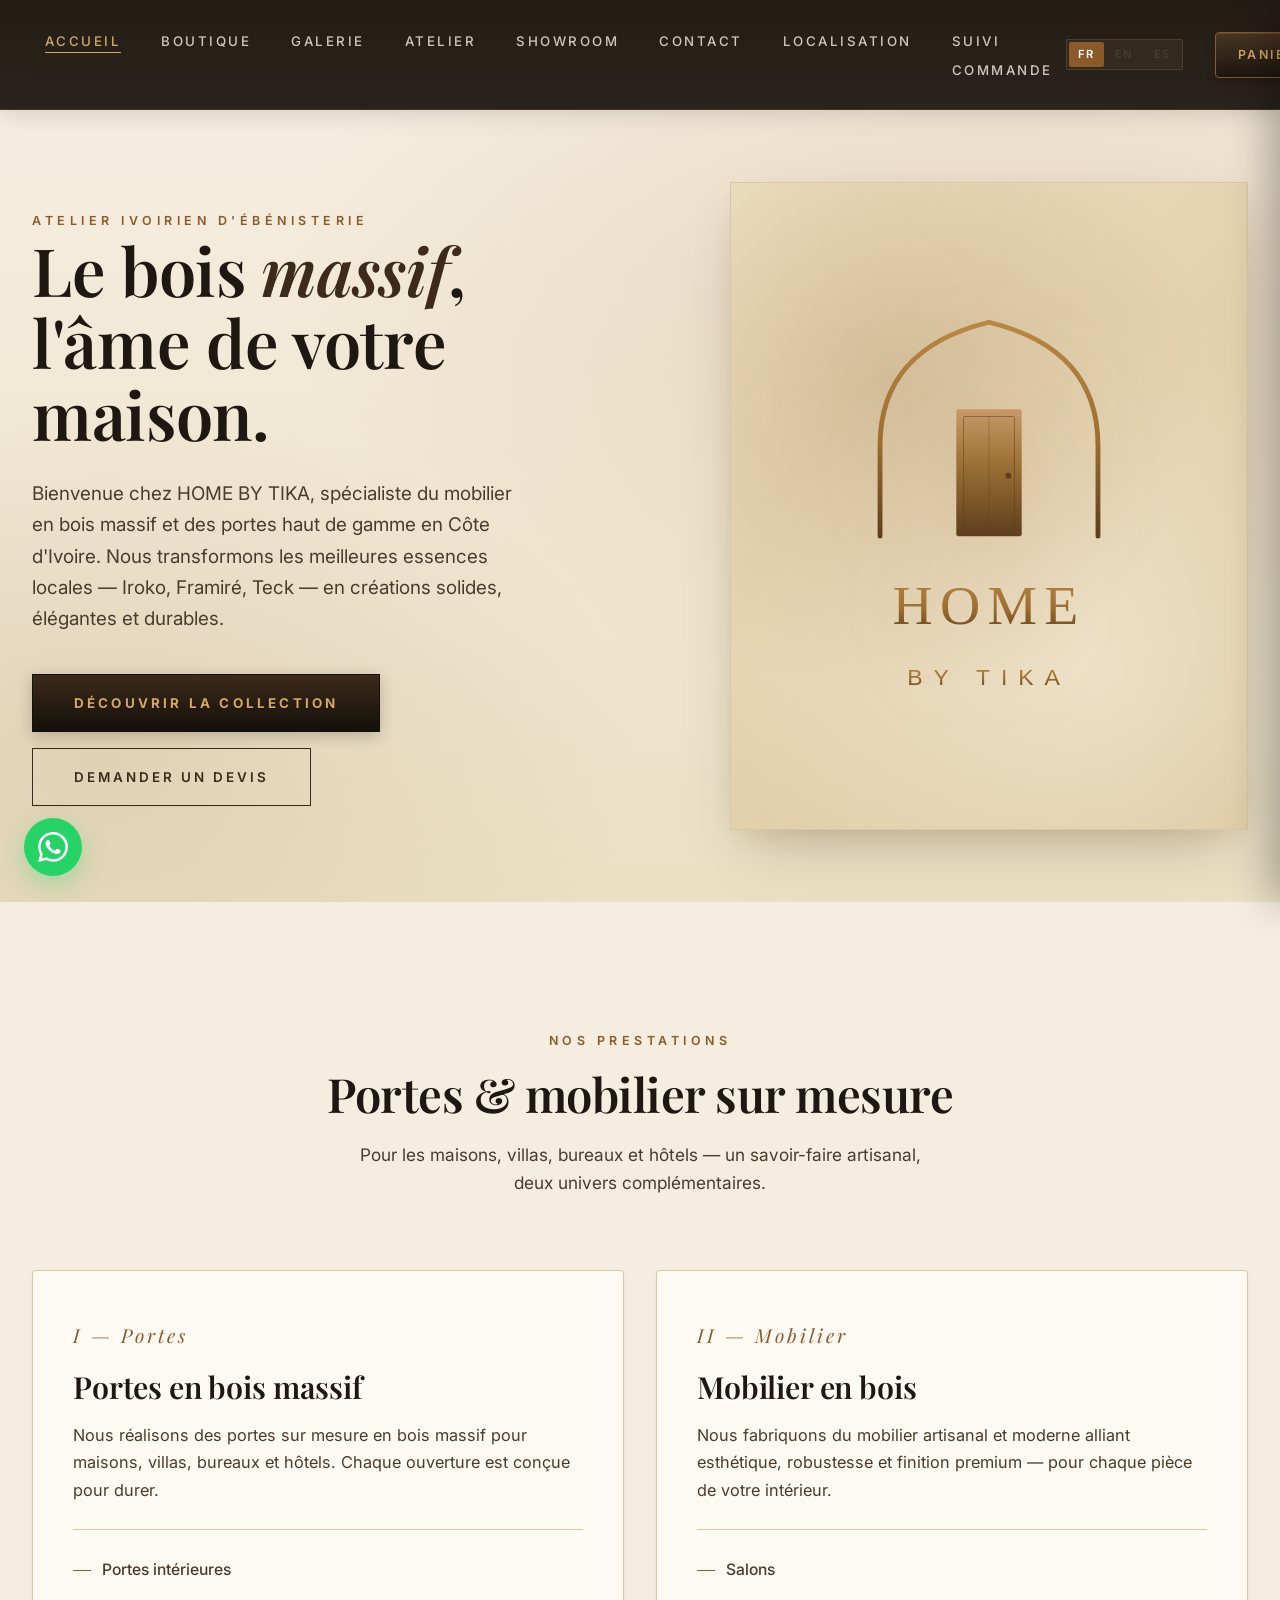
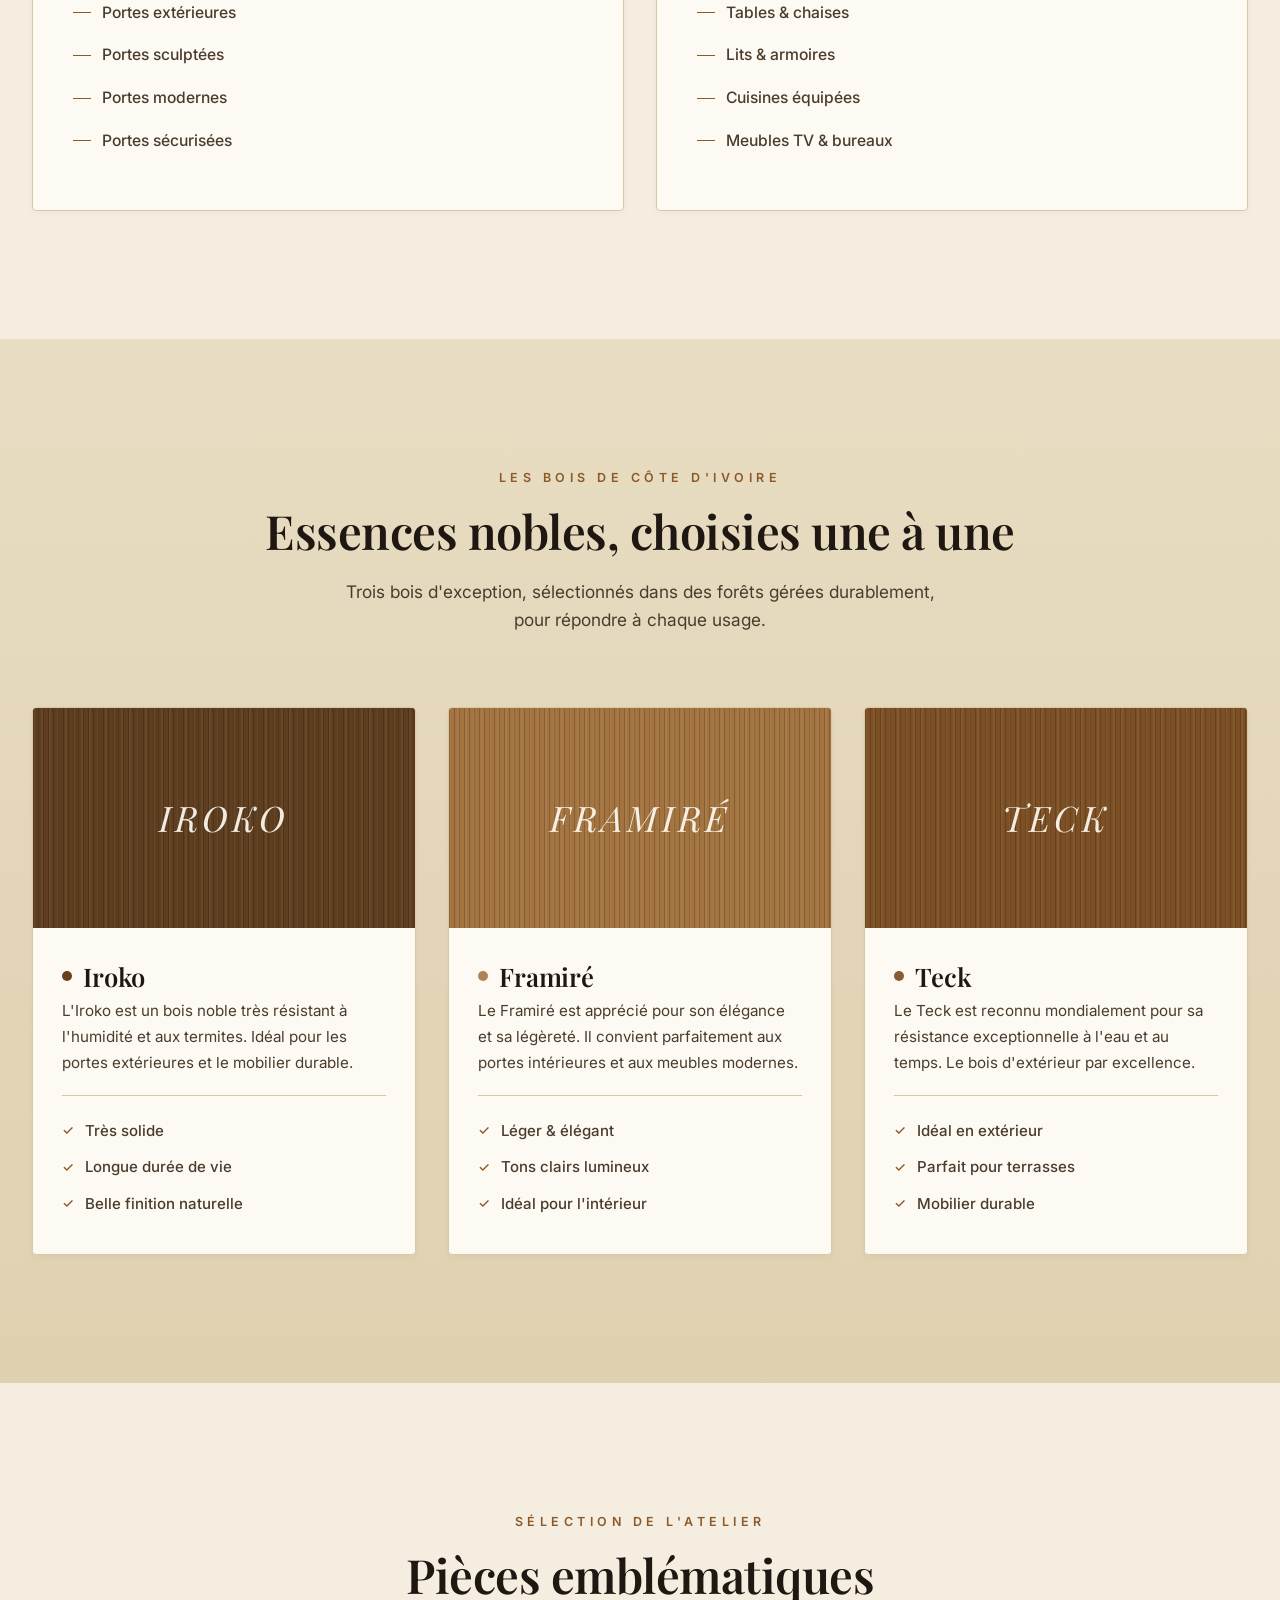
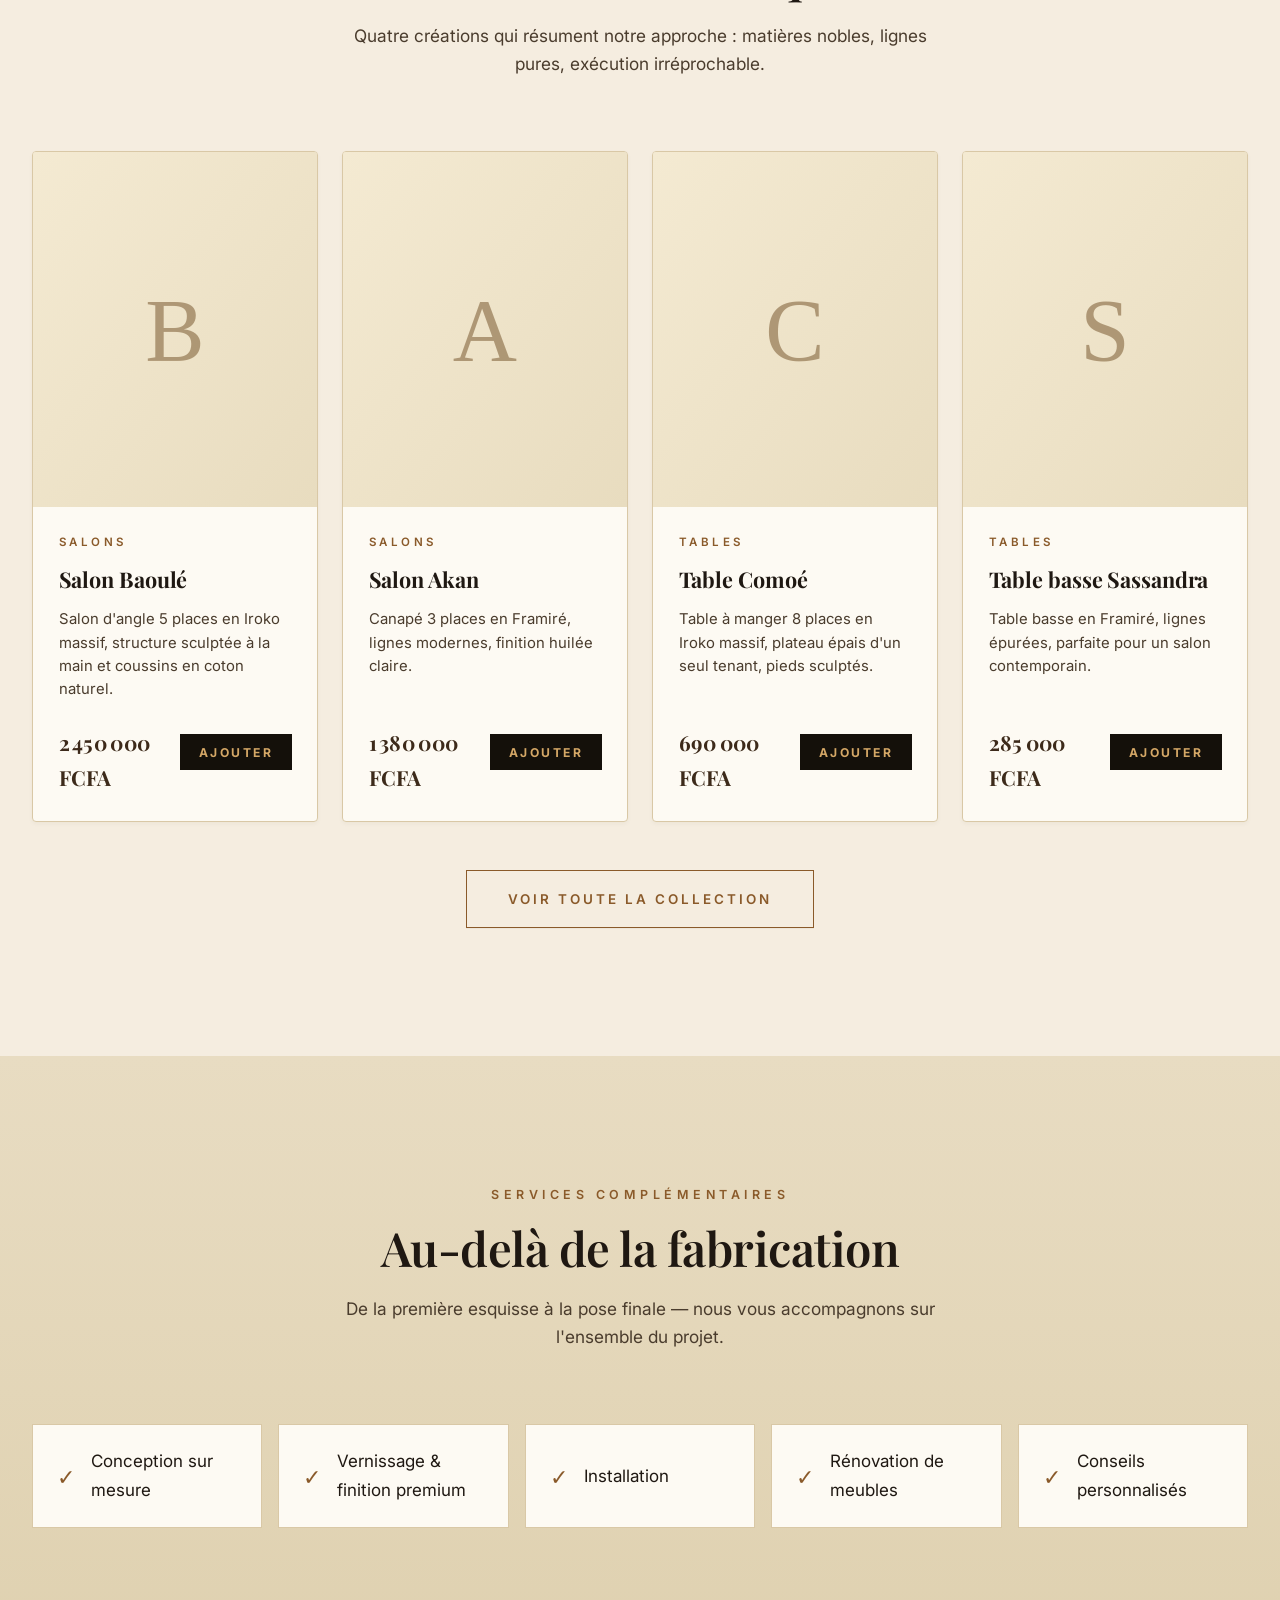
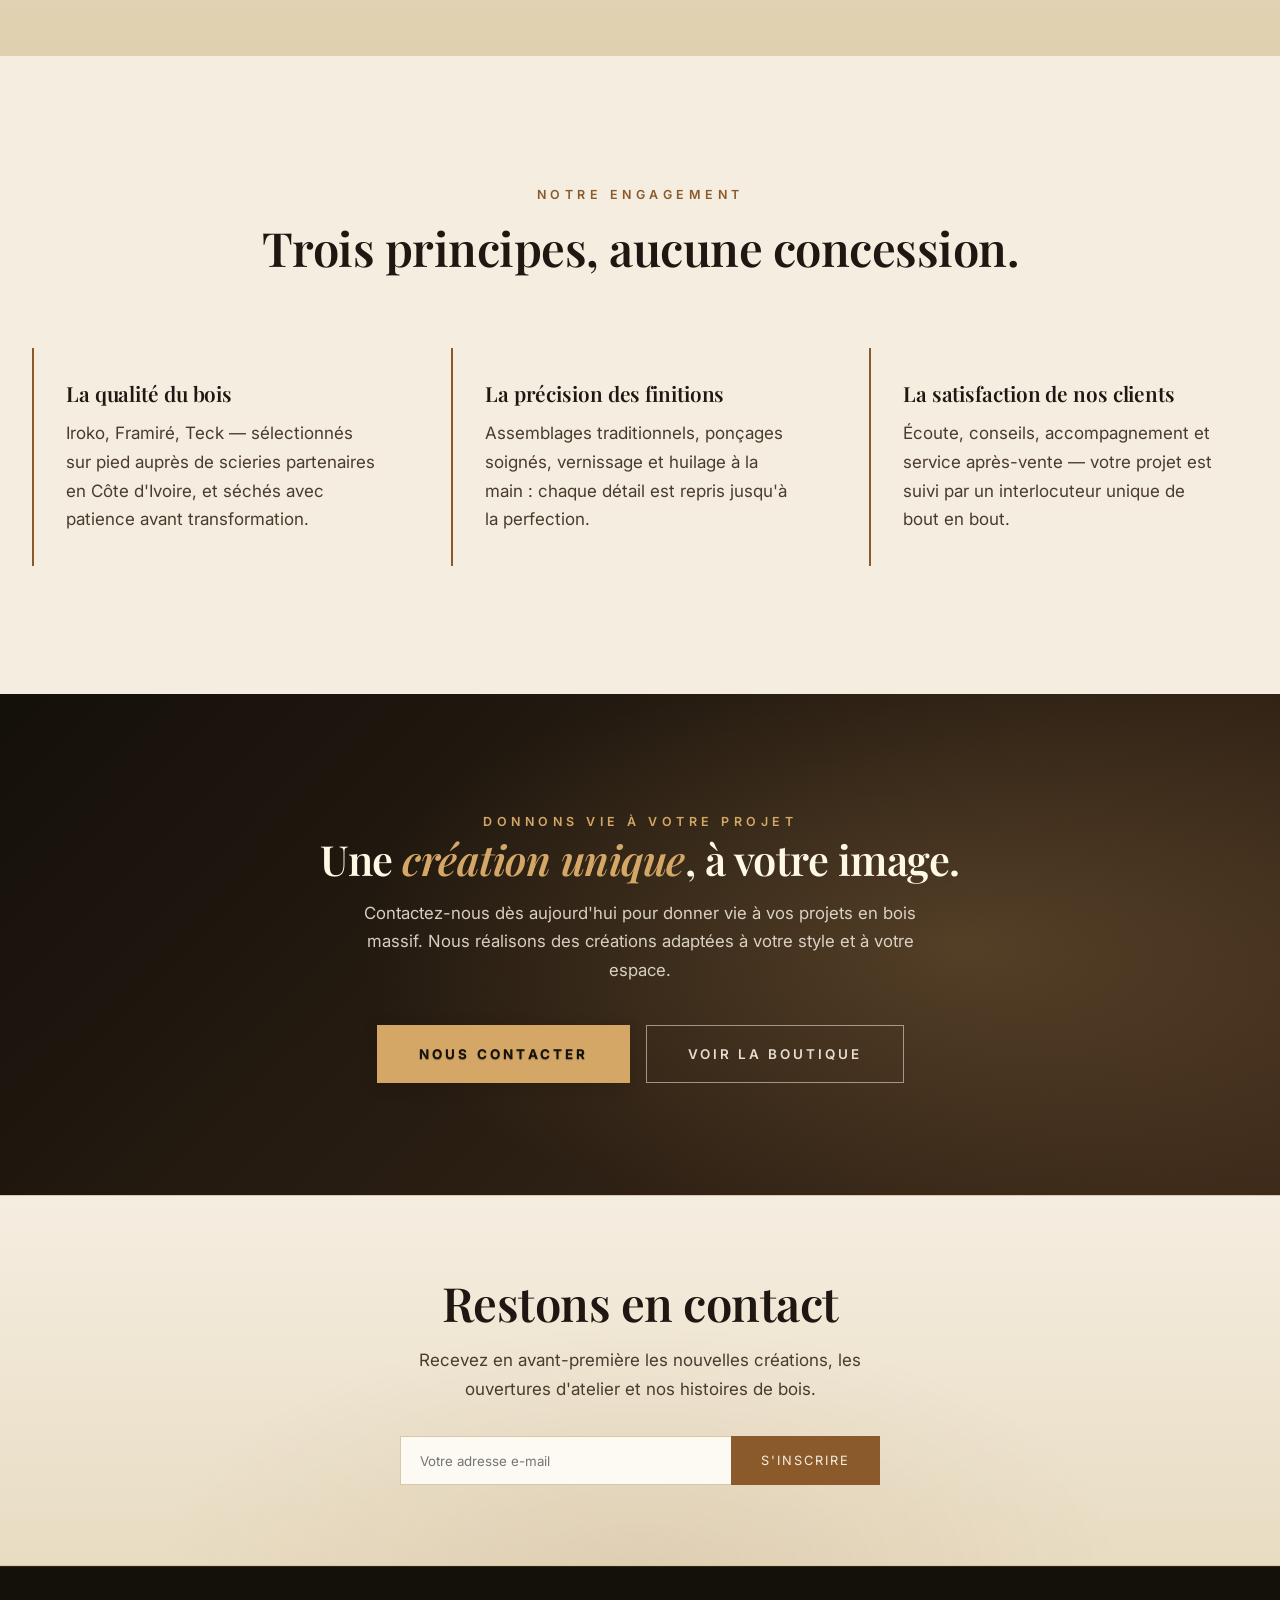
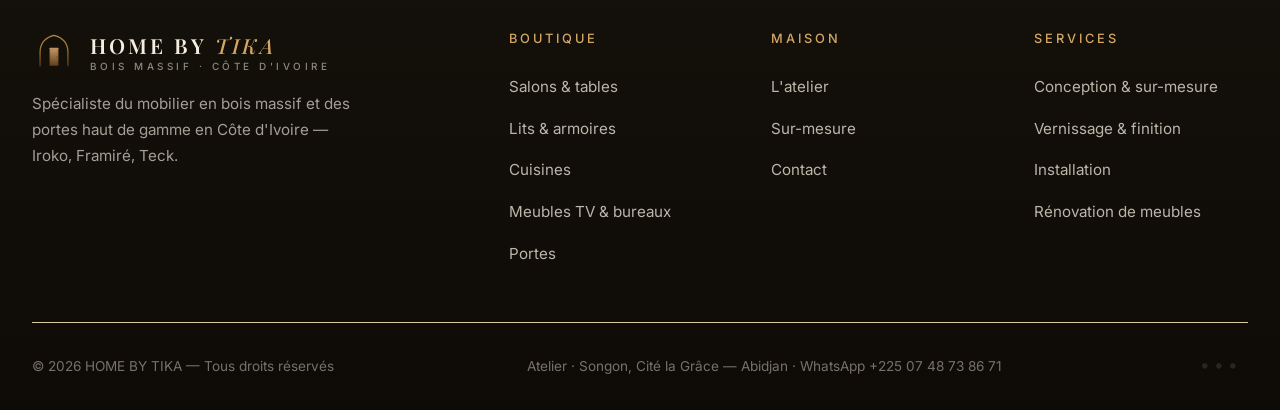
==== commit 64e380e4: "Add files via upload" ====
--- a/index.html
+++ b/index.html
@@ -20,6 +20,7 @@
       <li><a href="boutique.html" data-i18n="nav.shop">Boutique</a></li>
       <li><a href="galerie.html" data-i18n="nav.gallery">Galerie</a></li>
       <li><a href="apropos.html" data-i18n="nav.workshop">Atelier</a></li>
+      <li><a href="showroom.html" data-i18n="nav.showroom">Showroom</a></li>
       <li><a href="contact.html" data-i18n="nav.contact">Contact</a></li>
       <li><a href="localisation.html" data-i18n="nav.locate">Localisation</a></li>
       <li><a href="suivi.html" data-i18n="nav.tracking">Suivi commande</a></li>
